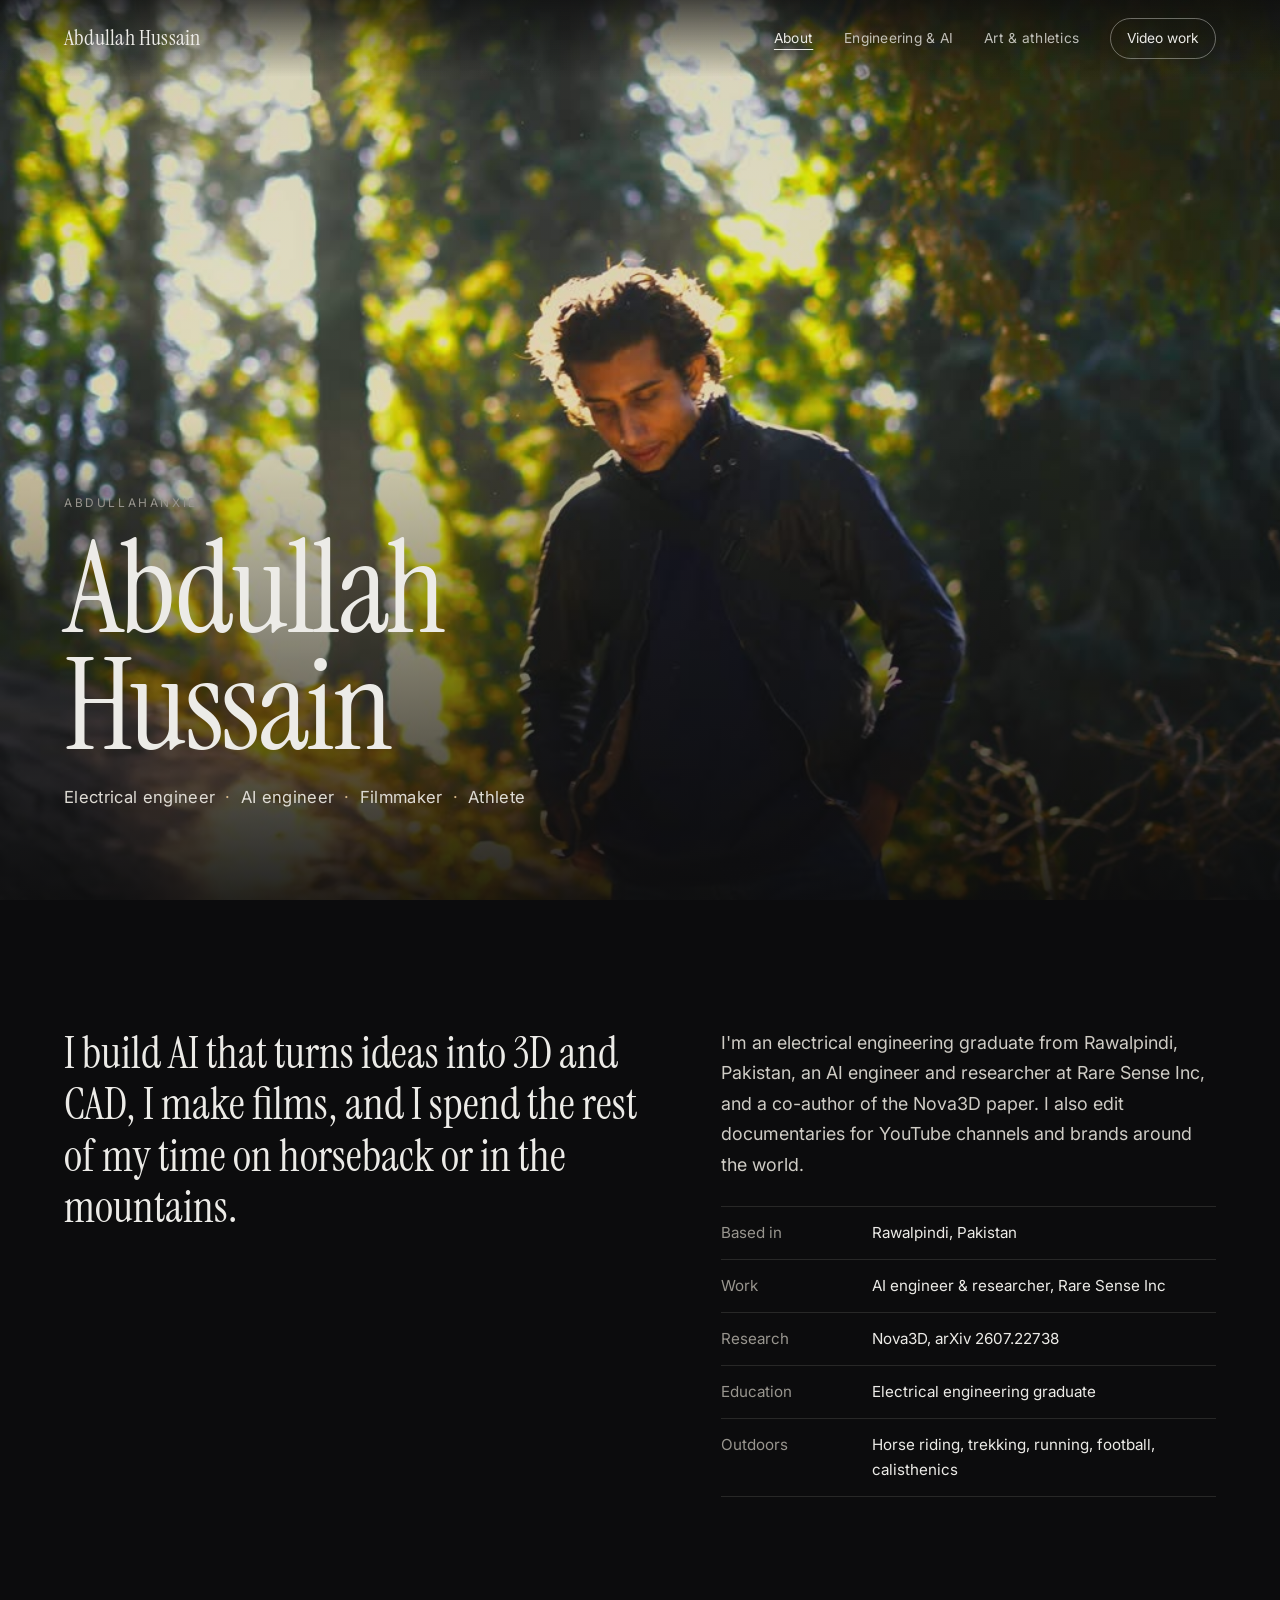
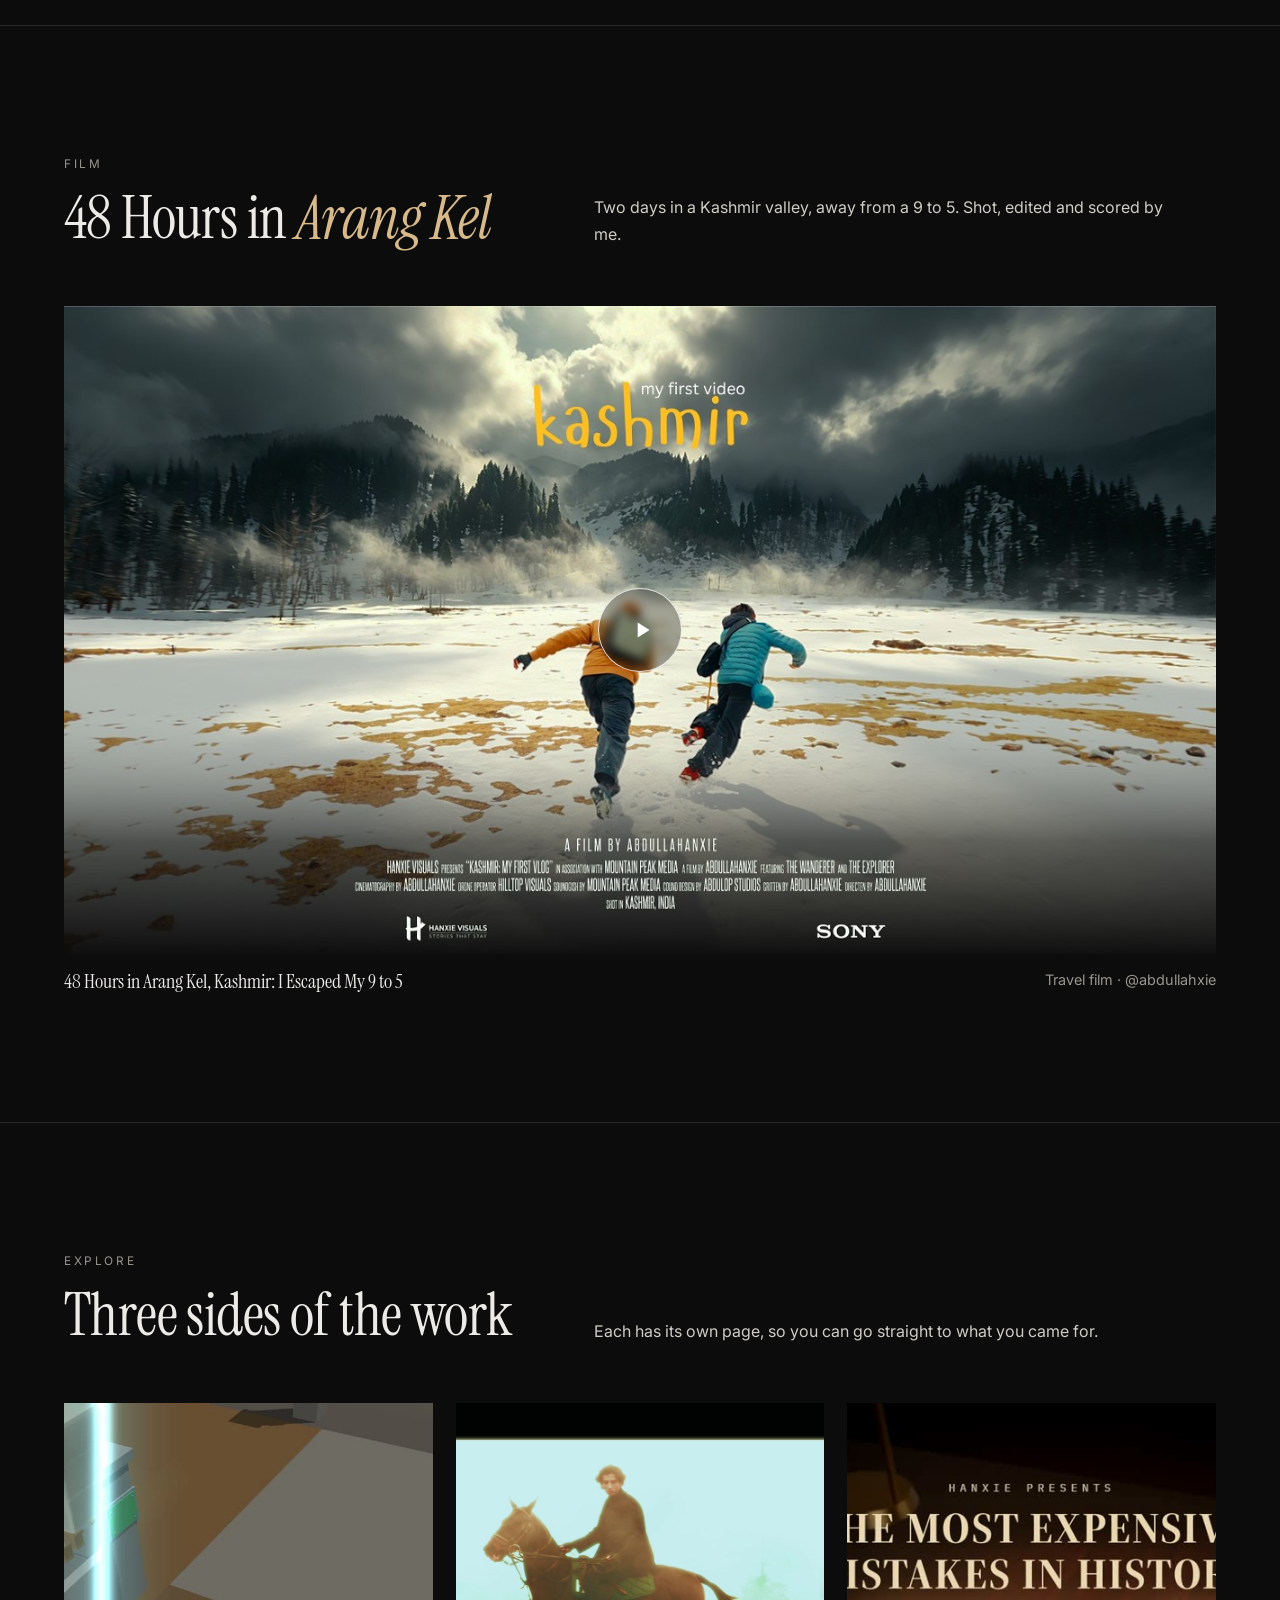
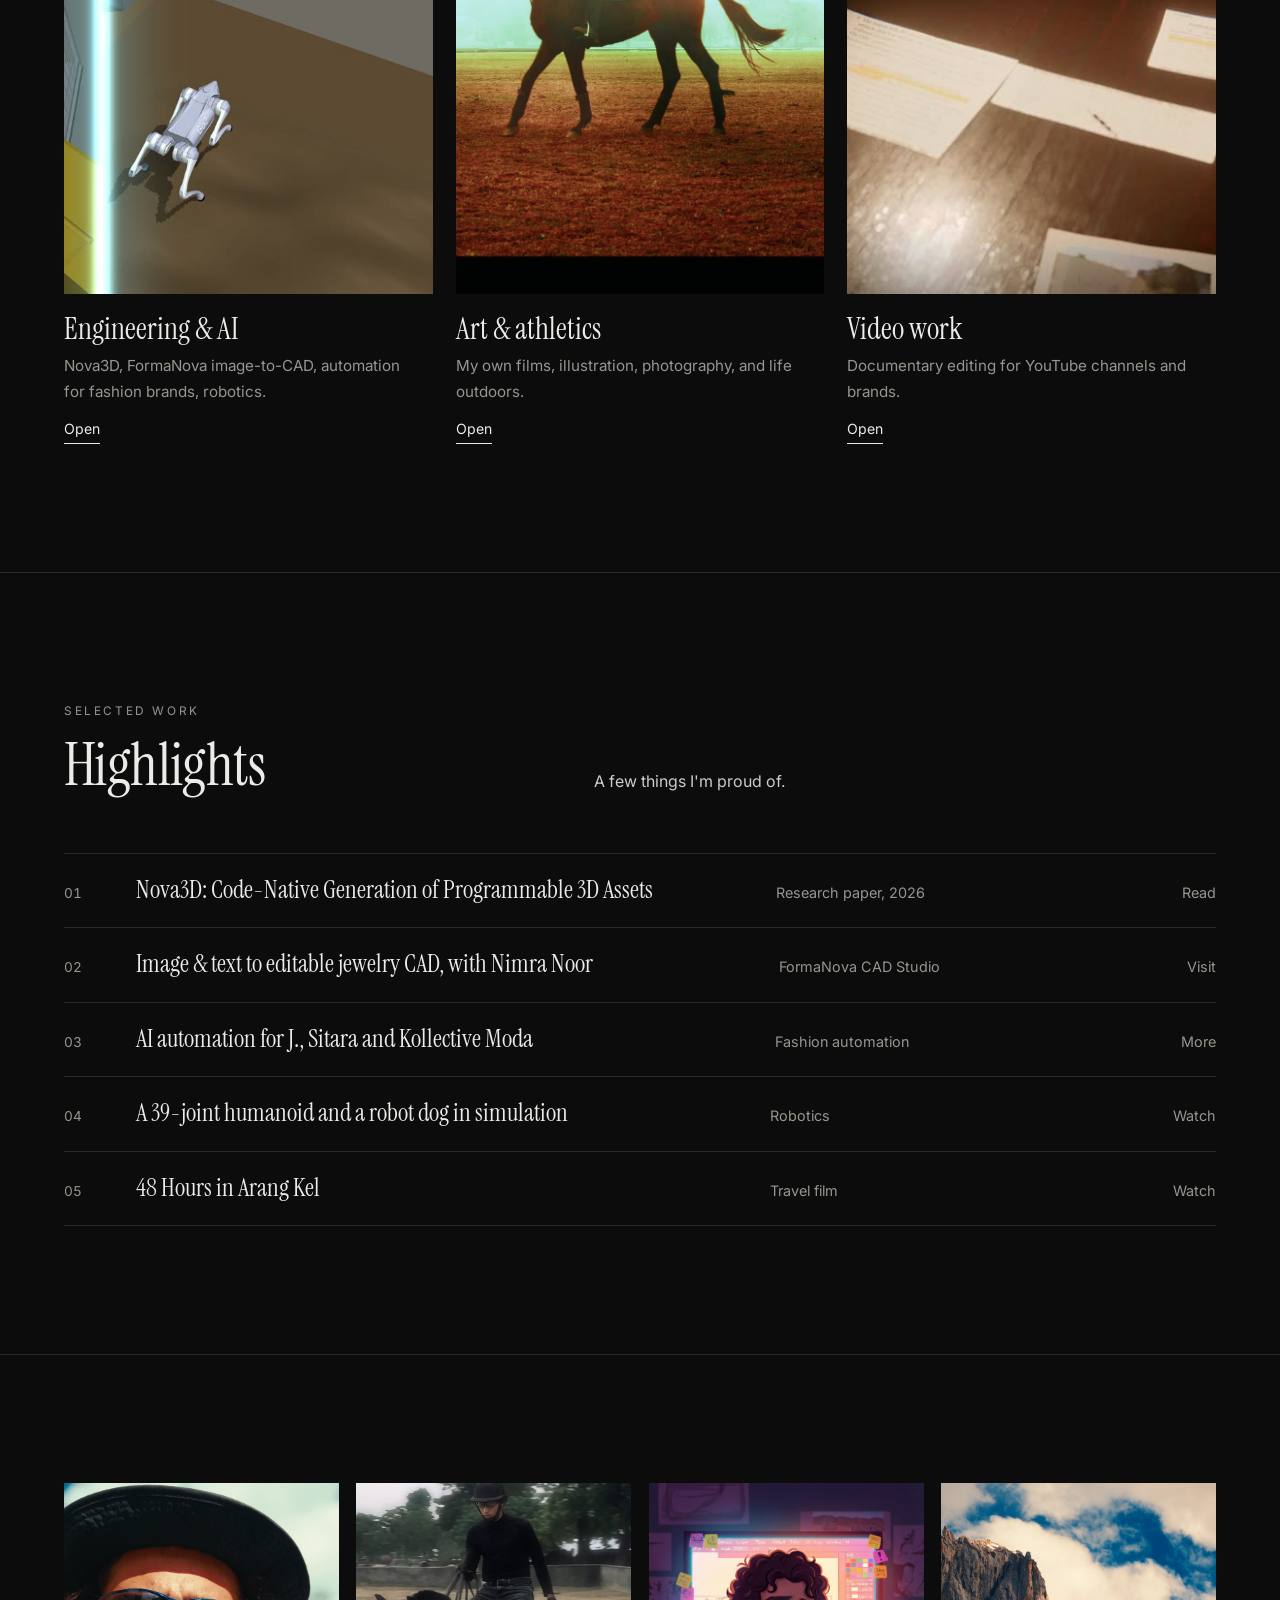
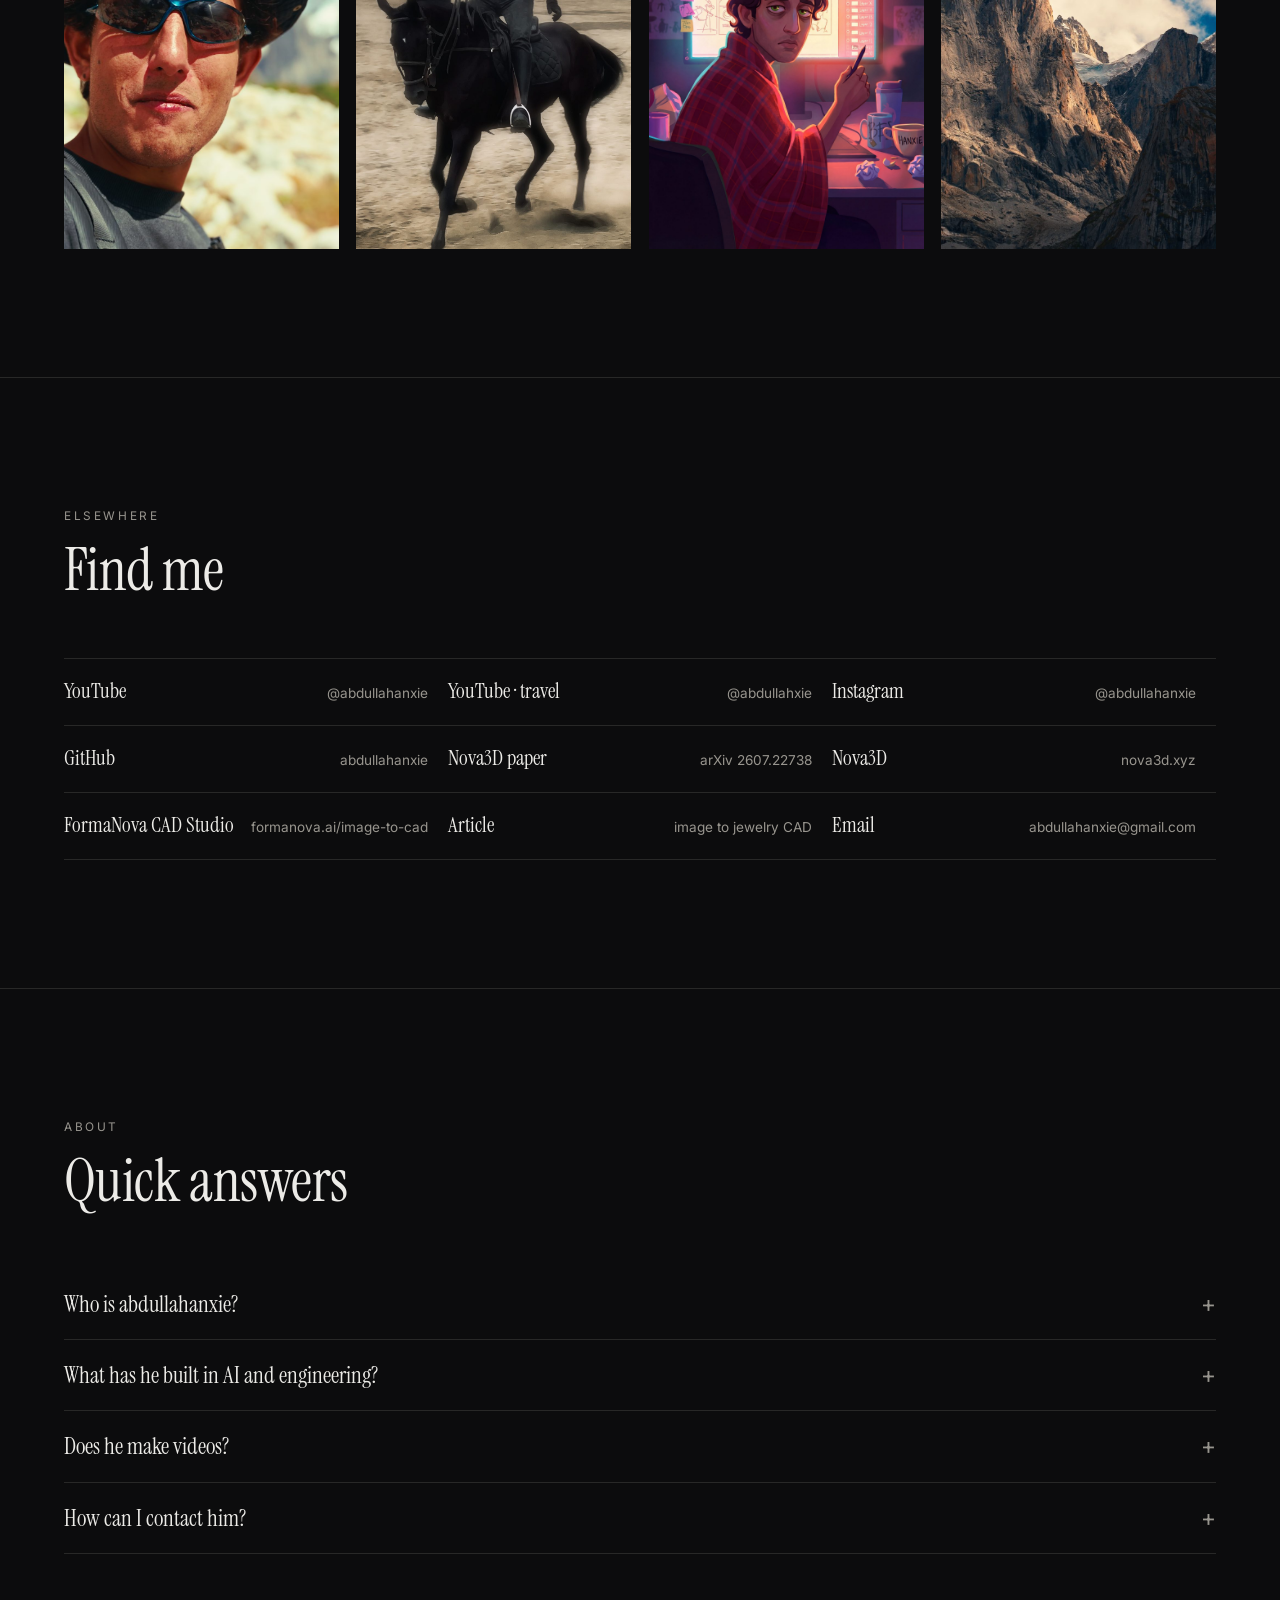
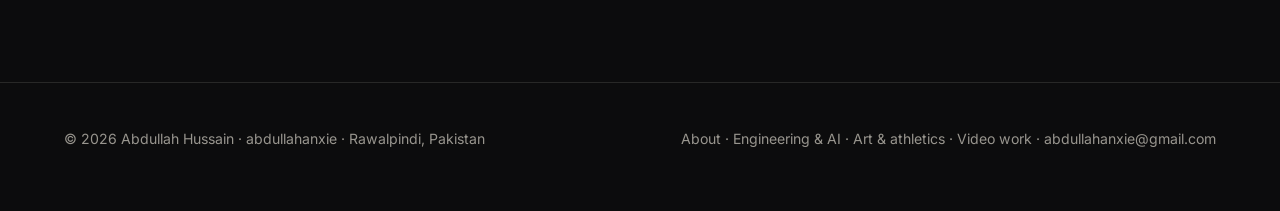
==== index.html @ 187cce1c "Hub v3: clean, calm cinematic design (no gimmicks); user's own photos and clips; Arang Kel film; Art" ====
<!doctype html>
<html lang="en">
<head>
<meta charset="utf-8">
<meta name="viewport" content="width=device-width, initial-scale=1, viewport-fit=cover">
<title>Abdullah Hussain (abdullahanxie) | AI Engineer, Filmmaker, Athlete</title>
<meta name="description" content="Abdullah Hussain, known as abdullahanxie, is an electrical engineering graduate from Rawalpindi, Pakistan: AI engineer and researcher at Rare Sense Inc, co-author of the Nova3D paper, filmmaker, documentary video editor, sound designer and athlete.">
<link rel="canonical" href="https://abdullahanxie.com/">
<meta name="author" content="Abdullah Hussain">
<meta property="og:type" content="profile">
<meta property="og:title" content="Abdullah Hussain (abdullahanxie): AI engineer, filmmaker, athlete">
<meta property="og:description" content="AI engineer and researcher at Rare Sense Inc (Nova3D, FormaNova), documentary filmmaker and editor, sound designer and athlete.">
<meta property="og:url" content="https://abdullahanxie.com/">
<meta property="og:site_name" content="abdullahanxie">
<meta property="og:image" content="https://abdullahanxie.com/media/og.jpg">
<meta name="twitter:card" content="summary_large_image">
<script type="application/ld+json">{"@context":"https://schema.org","@graph":[
{"@type":"Person","@id":"https://abdullahanxie.com/#person","name":"Abdullah Hussain","alternateName":["abdullahanxie","Abdullah Anxie"],"url":"https://abdullahanxie.com/","image":"https://abdullahanxie.com/media/og.jpg",
"jobTitle":["AI Engineer","Researcher","Filmmaker","Documentary Video Editor","Sound Designer"],
"description":"Electrical engineering graduate, AI engineer and researcher at Rare Sense Inc, co-author of the Nova3D paper, filmmaker, documentary video editor, 3D artist, sound designer and athlete.",
"worksFor":{"@type":"Organization","name":"Rare Sense Inc","url":"https://nova3d.xyz/"},
"homeLocation":{"@type":"Place","name":"Rawalpindi, Punjab, Pakistan"},
"knowsAbout":["Artificial intelligence","Machine learning","Text-to-3D","Image-to-3D","Text-to-CAD","Image-to-CAD","Generative 3D","Robotics","Humanoid robots","Digital twins","MuJoCo simulation","Blender","Workflow automation","Electrical engineering","Documentary filmmaking","Video editing","Motion graphics","Sound design","Calisthenics","Trekking"],
"sameAs":["https://www.youtube.com/@abdullahanxie","https://www.youtube.com/@abdullahxie","https://www.instagram.com/abdullahanxie/","https://github.com/abdullahanxie","https://arxiv.org/abs/2607.22738"]},
{"@type":"ProfilePage","@id":"https://abdullahanxie.com/#page","url":"https://abdullahanxie.com/","name":"Abdullah Hussain (abdullahanxie)","mainEntity":{"@id":"https://abdullahanxie.com/#person"}},
{"@type":"WebSite","@id":"https://abdullahanxie.com/#site","name":"abdullahanxie","url":"https://abdullahanxie.com/","publisher":{"@id":"https://abdullahanxie.com/#person"}},
{"@type":"VideoObject","name":"48 Hours in Arang Kel, Kashmir: I Escaped My 9 to 5","description":"A travel film shot, edited and scored by Abdullah Hussain (abdullahanxie) in Arang Kel, Kashmir.","url":"https://youtu.be/ZOYpjid4i4M","embedUrl":"https://www.youtube-nocookie.com/embed/ZOYpjid4i4M","thumbnailUrl":"https://abdullahanxie.com/media/pin_yt_arangkel.jpg","uploadDate":"2026-05-02","creator":{"@id":"https://abdullahanxie.com/#person"}},
{"@type":"FAQPage","mainEntity":[
{"@type":"Question","name":"Who is abdullahanxie?","acceptedAnswer":{"@type":"Answer","text":"abdullahanxie is Abdullah Hussain, an electrical engineering graduate from Rawalpindi, Pakistan. He is an AI engineer and researcher at Rare Sense Inc, co-author of the Nova3D paper on code-native 3D generation, and a filmmaker, documentary video editor, sound designer and athlete."}},
{"@type":"Question","name":"What has Abdullah Hussain built?","acceptedAnswer":{"@type":"Answer","text":"At Rare Sense Inc he works on Nova3D (text-to-3D and image-to-3D generation of editable, part-aware 3D assets) and FormaNova (AI jewelry photoshoots and image/text-to-CAD). With Nimra Noor he built a pipeline that turns a photo or text description into editable native Rhino CAD. He has also built garment automation pipelines for the fashion brands J., Sitara and Kollective Moda, and designs and simulates robots."}},
{"@type":"Question","name":"Does abdullahanxie make videos?","acceptedAnswer":{"@type":"Answer","text":"Yes. He makes faceless YouTube documentaries and edits for channels and brands: business stories, true crime, history and science, with motion graphics, Blender 3D scenes and original sound design. His video portfolio is at abdullahanxie.com/video."}}
]}]}</script>
<link rel="preconnect" href="https://fonts.googleapis.com">
<link rel="preconnect" href="https://fonts.gstatic.com" crossorigin>
<link rel="stylesheet" href="https://fonts.googleapis.com/css2?family=Instrument+Serif:ital@0;1&family=Inter:wght@400;500;600&display=swap">
<link rel="stylesheet" href="assets/site.css">
<link rel="icon" href="data:image/svg+xml,%3Csvg xmlns='http://www.w3.org/2000/svg' viewBox='0 0 32 32'%3E%3Crect width='32' height='32' rx='6' fill='%230c0f12'/%3E%3Ccircle cx='16' cy='16' r='6' fill='%23f5b544'/%3E%3C/svg%3E">
<script src="assets/app.js"></script>
</head>
<body>
<nav class="nav" aria-label="Site">
  <a class="brand" href="./">Abdullah Hussain</a>
  <a class="l" href="./" aria-current="page">About</a>
  <a class="l" href="engineering/">Engineering &amp; AI</a>
  <a class="l" href="art/">Art &amp; athletics</a>
  <a class="cta" href="video/">Video work</a>
</nav>

<main>
  <header class="hero">
    <video src="media/nf_hero_forest.mp4" poster="media/nf_hero_forest.jpg" muted loop playsinline autoplay preload="auto" aria-hidden="true"></video>
    <div class="wrap">
      <span class="label">abdullahanxie</span>
      <h1 class="display" style="margin-top:14px">Abdullah<br>Hussain</h1>
      <p class="roles"><span>Electrical engineer</span><span>AI engineer</span><span>Filmmaker</span><span>Athlete</span></p>
    </div>
  </header>

  <section>
    <div class="wrap intro">
      <p class="statement">I build AI that turns ideas into 3D and CAD, I make films, and I spend the rest of my time on horseback or in the mountains.</p>
      <div>
        <p class="lede">I'm an electrical engineering graduate from Rawalpindi, Pakistan, an AI engineer and researcher at Rare Sense Inc, and a co-author of the Nova3D paper. I also edit documentaries for YouTube channels and brands around the world.</p>
        <ul class="facts">
          <li><span>Based in</span><span>Rawalpindi, Pakistan</span></li>
          <li><span>Work</span><span>AI engineer &amp; researcher, Rare Sense Inc</span></li>
          <li><span>Research</span><span>Nova3D, arXiv 2607.22738</span></li>
          <li><span>Education</span><span>Electrical engineering graduate</span></li>
          <li><span>Outdoors</span><span>Horse riding, trekking, running, football, calisthenics</span></li>
        </ul>
      </div>
    </div>
  </section>

  <section>
    <div class="wrap">
      <div class="sec-head"><div><span class="label">Film</span><h2>48 Hours in <em>Arang Kel</em></h2></div><p>Two days in a Kashmir valley, away from a 9 to 5. Shot, edited and scored by me.</p></div>
      <a class="yt" href="https://youtu.be/ZOYpjid4i4M" data-yt="ZOYpjid4i4M" rel="noopener" aria-label="Play 48 Hours in Arang Kel, Kashmir: I Escaped My 9 to 5"><img src="media/pin_yt_arangkel.jpg" alt="48 Hours in Arang Kel, Kashmir: I Escaped My 9 to 5" loading="lazy"><span class="playbtn" aria-hidden="true"><svg viewBox="0 0 24 24"><path d="M8 5v14l11-7z" fill="currentColor"/></svg></span></a>
      <div class="cap"><b>48 Hours in Arang Kel, Kashmir: I Escaped My 9 to 5</b><span>Travel film · <a href="https://www.youtube.com/@abdullahxie" rel="me noopener">@abdullahxie</a></span></div>
    </div>
  </section>

  <section>
    <div class="wrap">
      <div class="sec-head"><div><span class="label">Explore</span><h2>Three sides of the work</h2></div><p>Each has its own page, so you can go straight to what you came for.</p></div>
      <div class="paths">
        <a class="path" href="engineering/"><div class="frame"><img src="media/eng_go2.jpg" alt="Robot dog simulated in a Nova3D world" loading="lazy"></div><h3>Engineering &amp; AI</h3><p>Nova3D, FormaNova image-to-CAD, automation for fashion brands, robotics.</p><span class="more">Open</span></a>
        <a class="path" href="art/"><div class="frame"><img src="media/nf_horse_sil1.jpg" alt="Riding a horse across a misty field" loading="lazy"></div><h3>Art &amp; athletics</h3><p>My own films, illustration, photography, and life outdoors.</p><span class="more">Open</span></a>
        <a class="path" href="video/"><div class="frame"><img src="media/mistakes_poster.jpg" alt="Documentary title card" loading="lazy"></div><h3>Video work</h3><p>Documentary editing for YouTube channels and brands.</p><span class="more">Open</span></a>
      </div>
    </div>
  </section>

  <section>
    <div class="wrap">
      <div class="sec-head"><div><span class="label">Selected work</span><h2>Highlights</h2></div><p>A few things I'm proud of.</p></div>
      <div class="rows">
        <a class="row" href="https://arxiv.org/abs/2607.22738" rel="noopener"><span class="n">01</span><h3>Nova3D: Code-Native Generation of Programmable 3D Assets</h3><span class="k">Research paper, 2026</span><span class="go">Read</span></a>
        <a class="row" href="https://formanova.ai/image-to-cad" rel="noopener"><span class="n">02</span><h3>Image &amp; text to editable jewelry CAD, with Nimra Noor</h3><span class="k">FormaNova CAD Studio</span><span class="go">Visit</span></a>
        <a class="row" href="engineering/#automation"><span class="n">03</span><h3>AI automation for J., Sitara and Kollective Moda</h3><span class="k">Fashion automation</span><span class="go">More</span></a>
        <a class="row" href="engineering/#robotics"><span class="n">04</span><h3>A 39-joint humanoid and a robot dog in simulation</h3><span class="k">Robotics</span><span class="go">Watch</span></a>
        <a class="row" href="https://youtu.be/ZOYpjid4i4M" rel="noopener"><span class="n">05</span><h3>48 Hours in Arang Kel</h3><span class="k">Travel film</span><span class="go">Watch</span></a>
      </div>
    </div>
  </section>

  <section>
    <div class="wrap">
      <div class="grid g4">
        <figure><div class="frame tall"><img src="media/nf_hat1.jpg" alt="Abdullah Hussain under the peaks" loading="lazy" style="object-position:40% 50%"></div></figure>
        <figure><div class="frame tall"><img src="media/nf_horse_black.jpg" alt="Riding a black horse" loading="lazy"></div></figure>
        <figure><div class="frame tall"><img src="media/nf_illustration.jpg" alt="Illustrated self-portrait" loading="lazy"></div></figure>
        <figure><div class="frame tall"><img src="media/nf_spire.jpg" alt="A granite spire in Gilgit-Baltistan" loading="lazy" style="object-position:50% 50%"></div></figure>
      </div>
    </div>
  </section>

  <section>
    <div class="wrap">
      <div class="sec-head"><div><span class="label">Elsewhere</span><h2>Find me</h2></div></div>
      <div class="links">
        <a href="https://www.youtube.com/@abdullahanxie" rel="me noopener"><b>YouTube</b><span>@abdullahanxie</span></a>
        <a href="https://www.youtube.com/@abdullahxie" rel="me noopener"><b>YouTube · travel</b><span>@abdullahxie</span></a>
        <a href="https://www.instagram.com/abdullahanxie/" rel="me noopener"><b>Instagram</b><span>@abdullahanxie</span></a>
        <a href="https://github.com/abdullahanxie" rel="me noopener"><b>GitHub</b><span>abdullahanxie</span></a>
        <a href="https://arxiv.org/abs/2607.22738" rel="noopener"><b>Nova3D paper</b><span>arXiv 2607.22738</span></a>
        <a href="https://nova3d.xyz/" rel="noopener"><b>Nova3D</b><span>nova3d.xyz</span></a>
        <a href="https://formanova.ai/image-to-cad" rel="noopener"><b>FormaNova CAD Studio</b><span>formanova.ai/image-to-cad</span></a>
        <a href="https://abdullahanxie.github.io/procedural-rhino-jewelry/" rel="noopener"><b>Article</b><span>image to jewelry CAD</span></a>
        <a href="mailto:abdullahanxie@gmail.com"><b>Email</b><span>abdullahanxie@gmail.com</span></a>
      </div>
    </div>
  </section>

  <section class="faq">
    <div class="wrap">
      <div class="sec-head"><div><span class="label">About</span><h2>Quick answers</h2></div></div>
      <details><summary>Who is abdullahanxie?</summary><p>abdullahanxie is Abdullah Hussain, an electrical engineering graduate from Rawalpindi, Pakistan. He is an AI engineer and researcher at Rare Sense Inc, co-author of the Nova3D paper on code-native 3D generation, and a filmmaker, documentary video editor, sound designer and athlete.</p></details>
      <details><summary>What has he built in AI and engineering?</summary><p>At Rare Sense Inc he works on Nova3D (text-to-3D and image-to-3D generation of editable, part-aware 3D assets) and FormaNova (AI jewelry photoshoots and image/text-to-CAD). With Nimra Noor he built a pipeline that turns a photo or text description into editable native Rhino CAD. He has built garment automation pipelines for J., Sitara and Kollective Moda, and he designs and simulates robots, including a 39-joint humanoid.</p></details>
      <details><summary>Does he make videos?</summary><p>Yes. He makes his own films, like 48 Hours in Arang Kel, and edits documentaries for YouTube channels and brands. The client video portfolio is at <a href="video/" style="text-decoration:underline">abdullahanxie.com/video</a>.</p></details>
      <details><summary>How can I contact him?</summary><p>Email <a href="mailto:abdullahanxie@gmail.com" style="text-decoration:underline">abdullahanxie@gmail.com</a>, or message @abdullahanxie on Instagram.</p></details>
    </div>
  </section>
</main>

<footer>
  <div class="wrap">
    <span>© 2026 Abdullah Hussain · abdullahanxie · Rawalpindi, Pakistan</span>
    <span><a href="./">About</a> · <a href="engineering/">Engineering &amp; AI</a> · <a href="art/">Art &amp; athletics</a> · <a href="video/">Video work</a> · <a href="mailto:abdullahanxie@gmail.com">abdullahanxie@gmail.com</a></span>
  </div>
</footer>
<script>
document.querySelectorAll("a.yt[data-yt]").forEach(a => a.addEventListener("click", e => {
  e.preventDefault();
  const f = document.createElement("iframe");
  f.className = "ytf"; f.src = "https://www.youtube-nocookie.com/embed/" + a.dataset.yt + "?autoplay=1&rel=0";
  f.title = a.getAttribute("aria-label"); f.allow = "autoplay; encrypted-media; picture-in-picture; fullscreen"; f.allowFullscreen = true;
  a.replaceWith(f);
}));
</script>
</body>
</html>
---- assets/site.css ----
/* abdullahanxie: clean cinematic design for /, /engineering/, /art/.
   Dark, calm, editorial. Big media, serif headlines, thin rules. No gimmicks. */
:root {
  --bg: #0c0c0d; --bg-2: #141416; --fg: #ecebe7; --muted: #98958e; --line: rgba(236,235,231,.12);
  --accent: #d8b98a;
  --serif: "Instrument Serif", "Times New Roman", Georgia, serif;
  --sans: "Inter", "Segoe UI", system-ui, sans-serif;
  --gutter: clamp(20px, 5vw, 72px); --max: 1320px;
  color-scheme: dark;
}
* { box-sizing: border-box; }
html { scroll-behavior: smooth; }
body { margin: 0; background: var(--bg); color: var(--fg); font: 400 1rem/1.7 var(--sans); -webkit-font-smoothing: antialiased; overflow-x: hidden; }
a { color: inherit; text-decoration: none; }
img, video { display: block; max-width: 100%; }
.wrap { width: min(var(--max), 100% - 2 * var(--gutter)); margin-inline: auto; }

/* nav */
.nav { position: fixed; inset: 0 0 auto; z-index: 50; display: flex; align-items: center; gap: clamp(14px, 2.4vw, 34px);
  padding: 18px var(--gutter); background: linear-gradient(rgba(12,12,13,.72), rgba(12,12,13,0)); }
.nav .brand { margin-right: auto; font: 400 1.35rem/1 var(--serif); letter-spacing: .01em; white-space: nowrap; }
.nav a.l { font-size: .86rem; color: rgba(236,235,231,.78); letter-spacing: .02em; white-space: nowrap; transition: color .2s; }
.nav a.l:hover, .nav a.l[aria-current="page"] { color: var(--fg); }
.nav a.l[aria-current="page"] { text-decoration: underline; text-underline-offset: 6px; text-decoration-thickness: 1px; }
.nav a.cta { font-size: .86rem; border: 1px solid rgba(236,235,231,.4); padding: 8px 16px; border-radius: 999px; white-space: nowrap; transition: background .2s, color .2s; }
.nav a.cta:hover { background: var(--fg); color: var(--bg); }
@media (max-width: 720px) { .nav { flex-wrap: wrap; gap: 10px 16px; padding: 14px var(--gutter); } .nav .brand { width: 100%; } .nav a.cta { padding: 6px 12px; } }

/* type */
h1, h2, h3 { margin: 0; font-weight: 400; }
.display { font: 400 clamp(3.4rem, 10vw, 9rem)/.92 var(--serif); letter-spacing: -.02em; }
h2 { font: 400 clamp(2.2rem, 4.6vw, 3.8rem)/1.02 var(--serif); letter-spacing: -.01em; }
h3 { font: 400 1.55rem/1.15 var(--serif); }
em { font-style: italic; color: var(--accent); }
.label { font-size: .74rem; letter-spacing: .22em; text-transform: uppercase; color: var(--muted); }
.lede { font-size: clamp(1.05rem, 1.4vw, 1.22rem); color: #cfccc5; max-width: 60ch; }
p { margin: 0 0 1em; }
.muted { color: var(--muted); }

/* hero */
.hero { position: relative; min-height: 100svh; display: flex; align-items: flex-end; overflow: hidden; }
.hero video, .hero img.bg { position: absolute; inset: 0; width: 100%; height: 100%; object-fit: cover; }
.hero::after { content: ""; position: absolute; inset: 0; background: linear-gradient(180deg, rgba(12,12,13,.15) 0%, rgba(12,12,13,.1) 45%, rgba(12,12,13,.9) 100%); }
.hero .wrap { position: relative; z-index: 2; padding-bottom: clamp(40px, 8vh, 90px); }
.hero .roles { margin-top: 18px; font-size: clamp(.95rem, 1.3vw, 1.1rem); color: #dedbd4; letter-spacing: .02em; }
.hero .roles span + span::before { content: "·"; margin: 0 .6em; color: var(--accent); }
.page-head { padding: clamp(130px, 18vh, 190px) 0 clamp(36px, 5vw, 60px); }
.page-head .lede { margin-top: 22px; }

/* sections */
section { padding: clamp(70px, 10vw, 140px) 0; border-top: 1px solid var(--line); }
.hero + section, .page-head + .wide { border-top: 0; }
.sec-head { display: grid; grid-template-columns: 1fr 1.3fr; gap: clamp(20px, 4vw, 70px); align-items: end; margin-bottom: clamp(30px, 4.5vw, 60px); }
.sec-head .label { display: block; margin-bottom: 14px; }
.sec-head p { margin: 0; color: #cfccc5; max-width: 58ch; }
@media (max-width: 860px) { .sec-head { grid-template-columns: 1fr; } }

.intro { display: grid; grid-template-columns: 1.2fr 1fr; gap: clamp(28px, 5vw, 90px); }
.intro .statement { font: 400 clamp(1.9rem, 3.4vw, 2.9rem)/1.18 var(--serif); }
.facts { list-style: none; margin: 26px 0 0; padding: 0; border-top: 1px solid var(--line); }
.facts li { display: grid; grid-template-columns: 9em 1fr; gap: 14px; padding: 13px 0; border-bottom: 1px solid var(--line); font-size: .95rem; }
.facts li span:first-child { color: var(--muted); }
@media (max-width: 860px) { .intro { grid-template-columns: 1fr; } }

/* media */
.frame { position: relative; overflow: hidden; background: var(--bg-2); }
.frame img, .frame video { width: 100%; height: 100%; object-fit: cover; }
.cap { display: flex; flex-wrap: wrap; justify-content: space-between; gap: 6px 20px; margin-top: 14px; font-size: .9rem; }
.cap b { font: 400 1.25rem/1.3 var(--serif); }
.cap span { color: var(--muted); }
.wide .frame { aspect-ratio: 21 / 9; }
@media (max-width: 720px) { .wide .frame { aspect-ratio: 16 / 10; } }

/* youtube (click to load) */
.yt { display: block; position: relative; aspect-ratio: 16 / 9; background: #000; overflow: hidden; }
.yt img { width: 100%; height: 100%; object-fit: cover; transition: opacity .3s; }
.yt:hover img { opacity: .85; }
.yt .playbtn { position: absolute; left: 50%; top: 50%; translate: -50% -50%; width: 84px; height: 84px; border-radius: 50%; border: 1px solid rgba(255,255,255,.8);
  background: rgba(12,12,13,.35); backdrop-filter: blur(4px); display: grid; place-items: center; }
.yt .playbtn svg { width: 26px; margin-left: 4px; color: #fff; }
iframe.ytf { width: 100%; aspect-ratio: 16 / 9; border: 0; display: block; }

/* paths */
.paths { display: grid; grid-template-columns: repeat(3, 1fr); gap: clamp(14px, 1.8vw, 24px); }
.path .frame { aspect-ratio: 3 / 4; }
.path .frame img { transition: transform 1s cubic-bezier(.2,.7,.2,1); }
.path:hover .frame img { transform: scale(1.03); }
.path h3 { margin-top: 18px; font-size: 1.9rem; }
.path p { color: var(--muted); font-size: .95rem; margin: 6px 0 0; max-width: 36ch; }
.path .more { display: inline-block; margin-top: 12px; font-size: .88rem; border-bottom: 1px solid currentColor; padding-bottom: 2px; }
@media (max-width: 860px) { .paths { grid-template-columns: 1fr; } .path .frame { aspect-ratio: 4 / 3; } }

/* work list */
.rows { border-top: 1px solid var(--line); }
.row { display: grid; grid-template-columns: 3.4em 1.6fr 1fr auto; gap: 18px; align-items: baseline; padding: 22px 0; border-bottom: 1px solid var(--line); transition: padding .3s, color .2s; }
a.row:hover { padding-left: 10px; }
a.row:hover h3 { color: var(--accent); }
.row .n { color: var(--muted); font-size: .85rem; font-variant-numeric: tabular-nums; }
.row .k { color: var(--muted); font-size: .9rem; }
.row .go { font-size: .9rem; color: var(--muted); }
@media (max-width: 760px) { .row { grid-template-columns: 2.4em 1fr; } .row .k, .row .go { grid-column: 2; } }

/* galleries */
.grid { display: grid; gap: clamp(10px, 1.4vw, 18px); }
.g2 { grid-template-columns: repeat(2, 1fr); } .g3 { grid-template-columns: repeat(3, 1fr); } .g4 { grid-template-columns: repeat(4, 1fr); }
@media (max-width: 900px) { .g3, .g4 { grid-template-columns: repeat(2, 1fr); } }
@media (max-width: 560px) { .g2, .g3, .g4 { grid-template-columns: 1fr; } }
.tall { aspect-ratio: 3 / 4; } .sq { aspect-ratio: 1; } .land { aspect-ratio: 16 / 10; } .cine { aspect-ratio: 16 / 9; }
.span2 { grid-column: span 2; }
@media (max-width: 560px) { .span2 { grid-column: auto; } }
figure { margin: 0; }
figcaption { margin-top: 10px; font-size: .85rem; color: var(--muted); }

/* stats */
.stats { display: grid; grid-template-columns: repeat(4, 1fr); border-top: 1px solid var(--line); border-bottom: 1px solid var(--line); }
.stat { padding: 26px 22px 26px 0; }
.stat + .stat { border-left: 1px solid var(--line); padding-left: 22px; }
.stat b { display: block; font: 400 clamp(2.4rem, 4vw, 3.4rem)/1 var(--serif); color: var(--accent); }
.stat span { display: block; margin-top: 10px; color: var(--muted); font-size: .9rem; }
@media (max-width: 760px) { .stats { grid-template-columns: 1fr 1fr; } .stat:nth-child(3) { border-left: 0; padding-left: 0; } .stat:nth-child(n+3) { border-top: 1px solid var(--line); } }

.split { display: grid; grid-template-columns: 1fr 1fr; gap: clamp(26px, 5vw, 80px); align-items: center; }
@media (max-width: 860px) { .split { grid-template-columns: 1fr; } }
.cards { display: grid; grid-template-columns: repeat(3, 1fr); border-top: 1px solid var(--line); }
.cards > div { padding: 28px 26px 30px 0; border-bottom: 1px solid var(--line); }
.cards > div:not(:nth-child(3n+1)) { padding-left: 26px; border-left: 1px solid var(--line); }
.cards p { color: var(--muted); font-size: .95rem; margin: 10px 0 0; }
.cards .label { display: block; margin-bottom: 12px; }
@media (max-width: 860px) { .cards { grid-template-columns: 1fr; } .cards > div:not(:nth-child(3n+1)) { padding-left: 0; border-left: 0; } }

/* links */
.links { display: grid; grid-template-columns: repeat(3, 1fr); border-top: 1px solid var(--line); }
.links a { padding: 20px 0; border-bottom: 1px solid var(--line); display: flex; justify-content: space-between; gap: 12px; align-items: baseline; padding-right: 20px; }
.links a b { font: 400 1.3rem/1.2 var(--serif); }
.links a span { color: var(--muted); font-size: .85rem; word-break: break-all; text-align: right; }
.links a:hover b { color: var(--accent); }
@media (max-width: 900px) { .links { grid-template-columns: 1fr; } .links a { padding-right: 0; } }

/* faq */
.faq details { border-bottom: 1px solid var(--line); padding: 20px 0; }
.faq details:first-child { border-top: 1px solid var(--line); }
.faq summary { cursor: pointer; list-style: none; font: 400 1.45rem/1.3 var(--serif); display: flex; justify-content: space-between; gap: 20px; }
.faq summary::-webkit-details-marker { display: none; }
.faq summary::after { content: "+"; color: var(--muted); font-family: var(--sans); }
.faq details[open] summary::after { content: "–"; }
.faq details p { margin: 12px 0 0; color: #cfccc5; max-width: 75ch; }

footer { border-top: 1px solid var(--line); padding: 44px 0 60px; font-size: .88rem; color: var(--muted); }
footer .wrap { display: flex; flex-wrap: wrap; justify-content: space-between; gap: 12px 30px; }
footer a:hover { color: var(--fg); }
.span2 .frame.land { aspect-ratio: 33 / 10; }
@media (max-width: 900px) { .span2 .frame.land { aspect-ratio: 16 / 10; } }
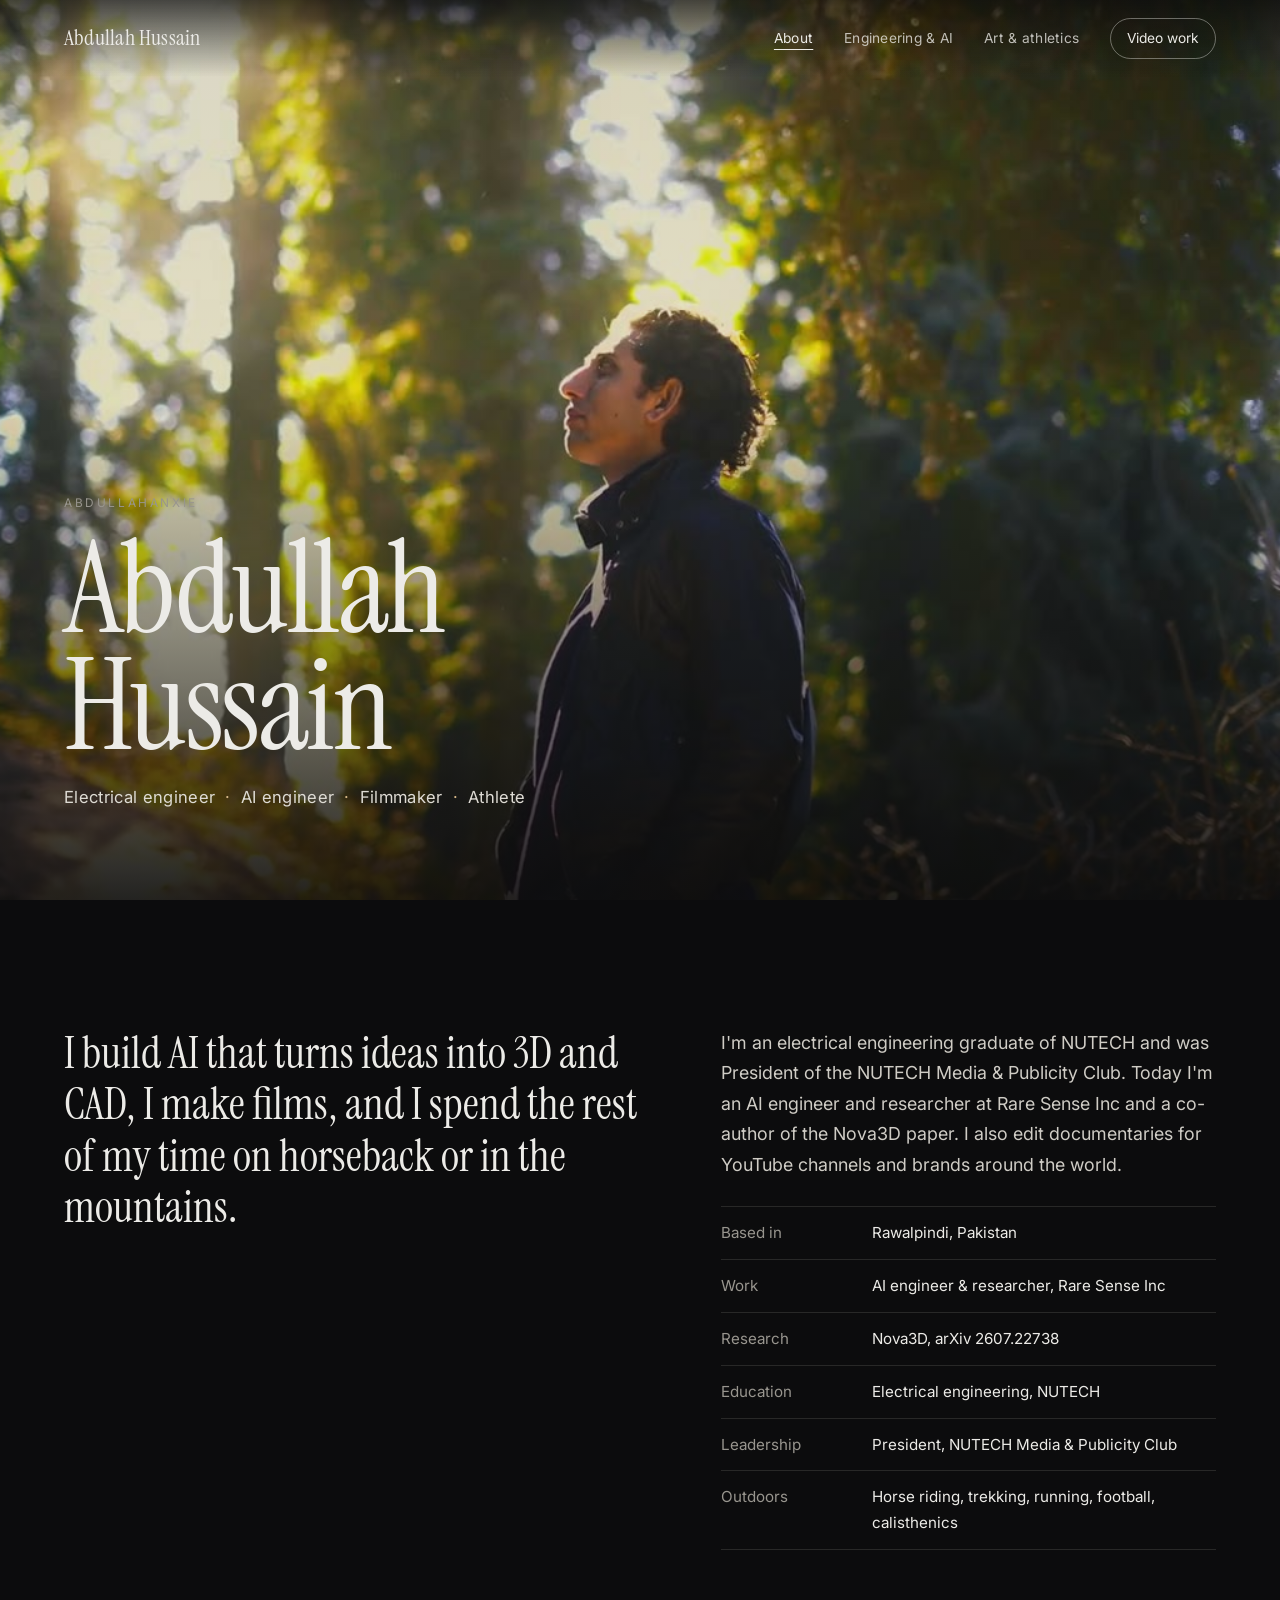
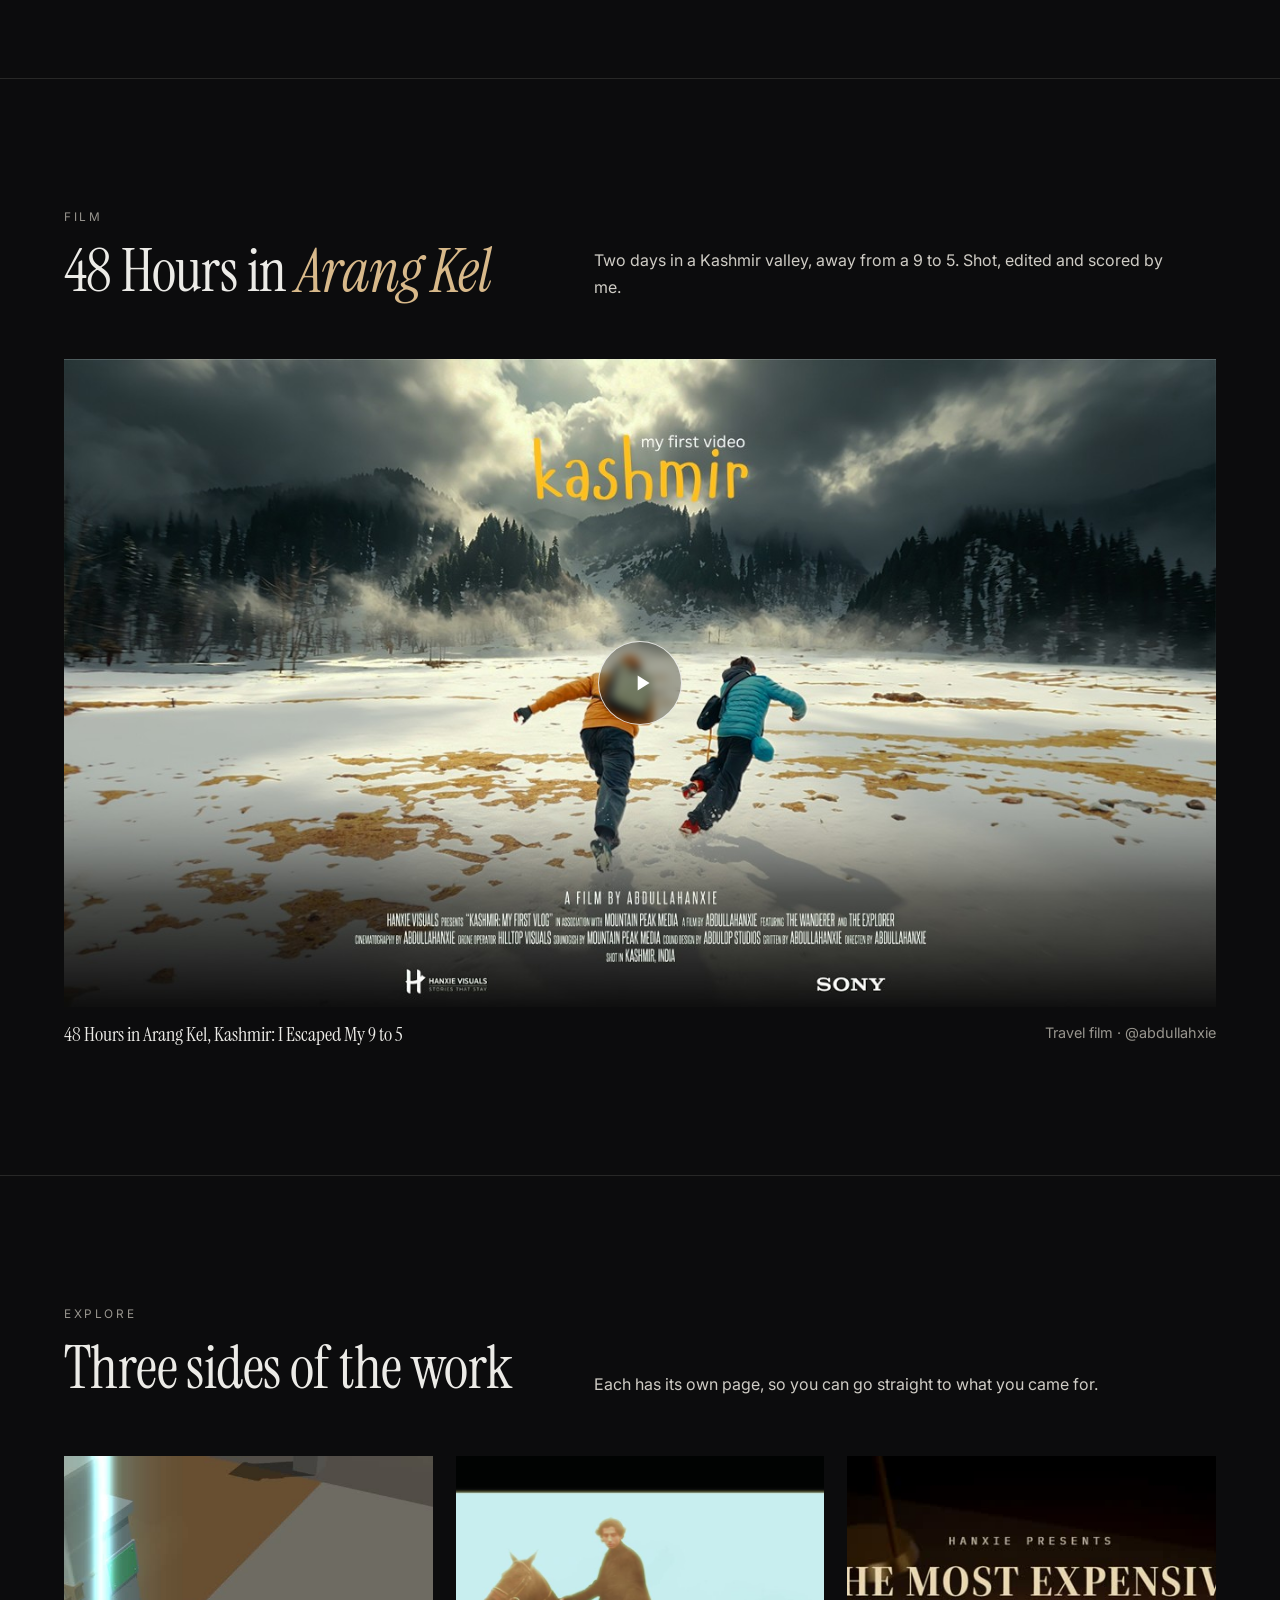
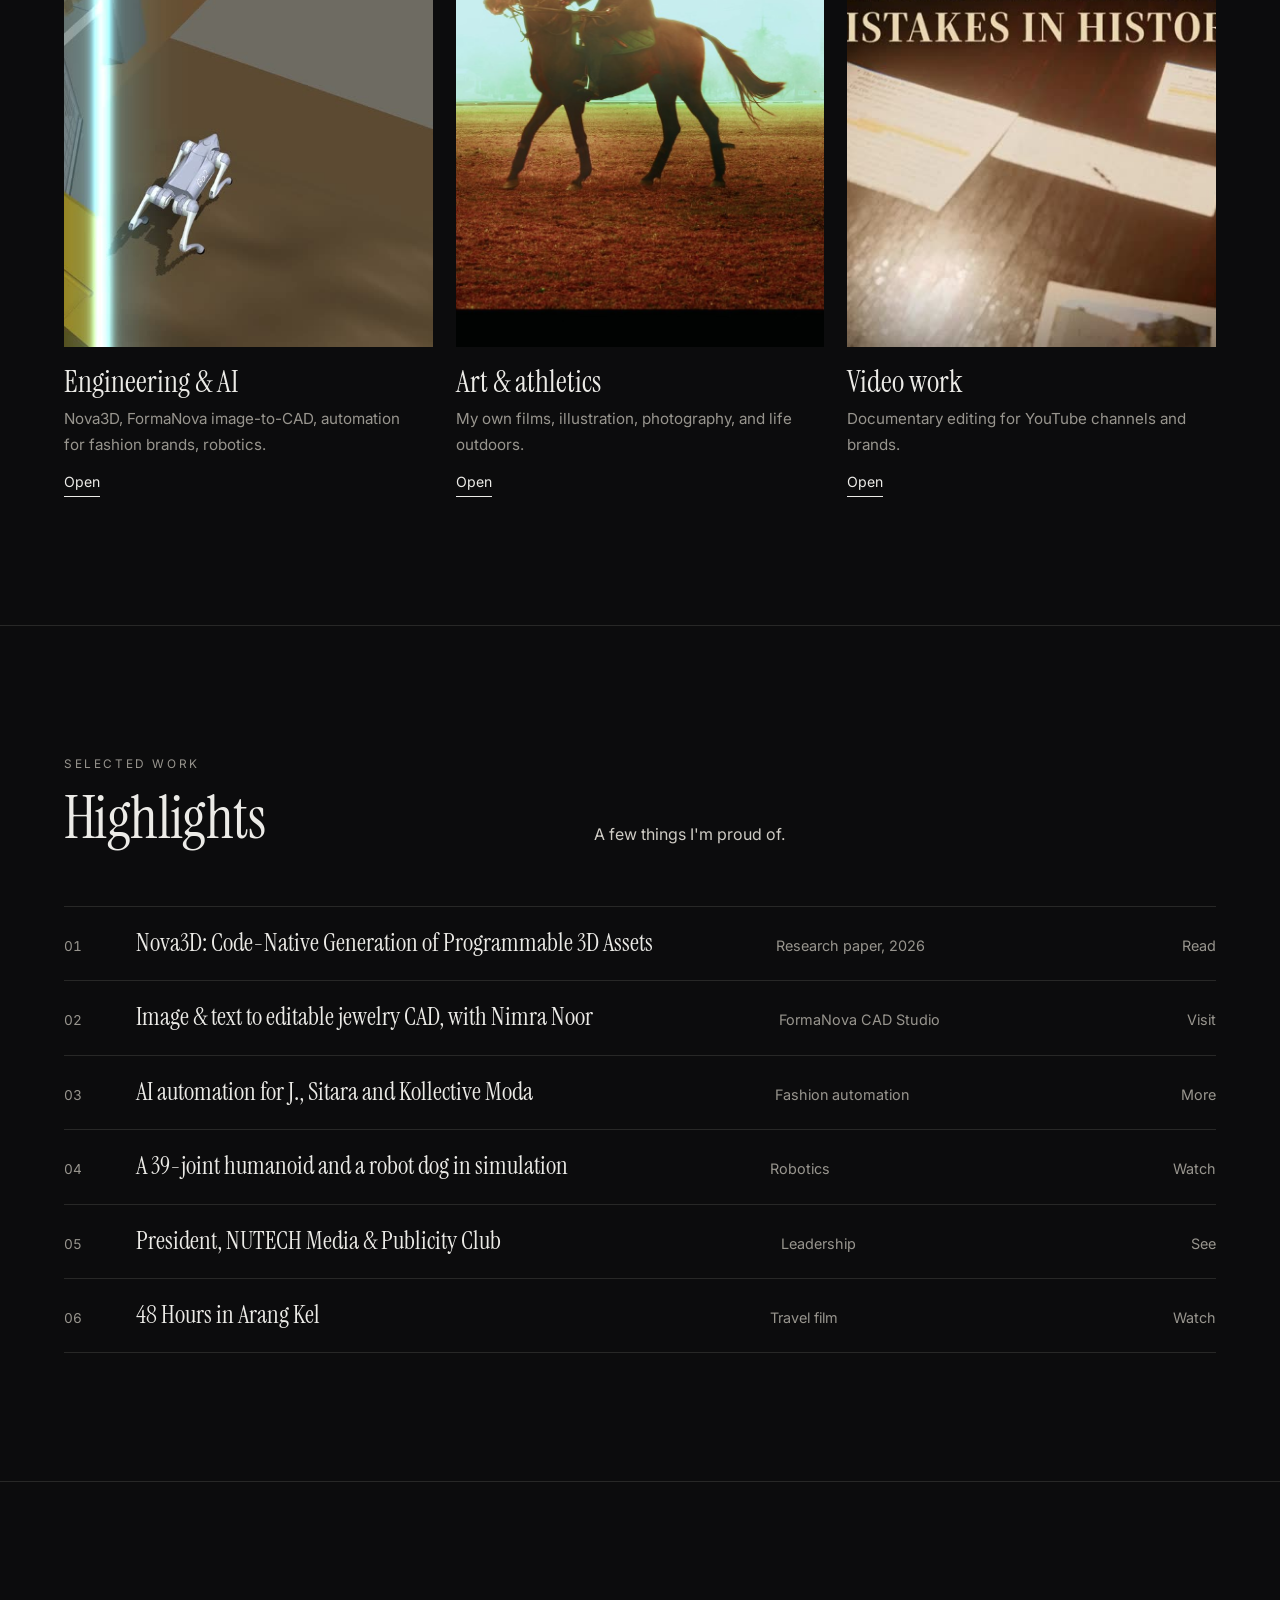
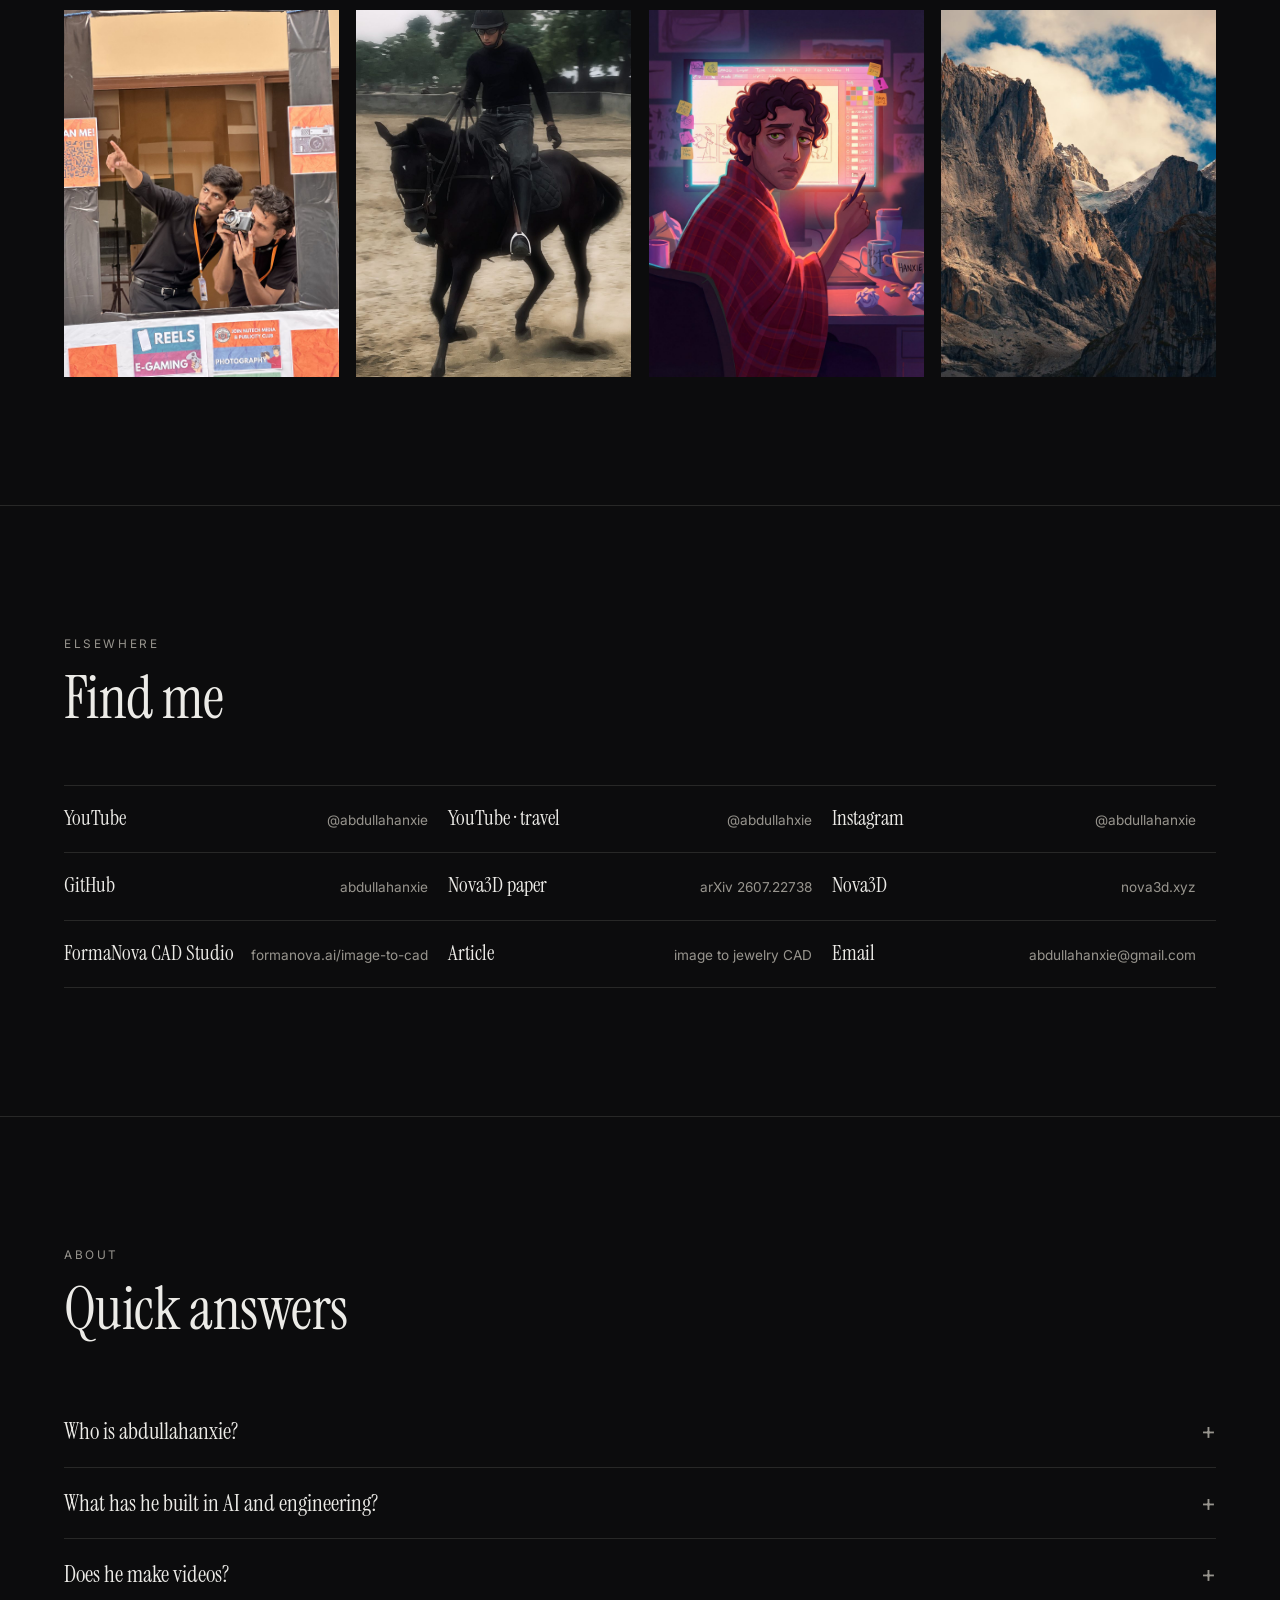
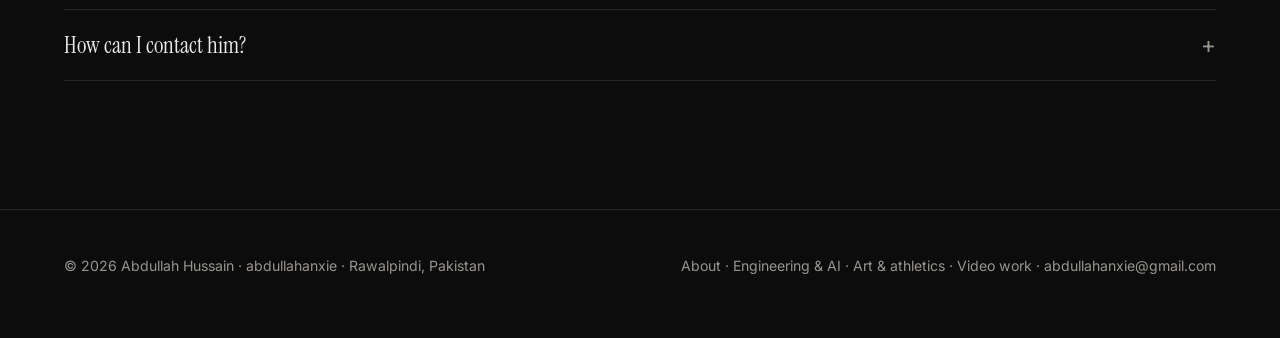
==== commit 2c6f29cf: "Hub v4: highlight reel (no talking to camera) as hero, NMPC presidency + photos at natural ratio, dr" ====
--- a/index.html
+++ b/index.html
@@ -48,7 +48,7 @@
 
 <main>
   <header class="hero">
-    <video src="media/nf_hero_forest.mp4" poster="media/nf_hero_forest.jpg" muted loop playsinline autoplay preload="auto" aria-hidden="true"></video>
+    <video src="media/reel.mp4" poster="media/reel.jpg" muted loop playsinline autoplay preload="auto" aria-hidden="true"></video>
     <div class="wrap">
       <span class="label">abdullahanxie</span>
       <h1 class="display" style="margin-top:14px">Abdullah<br>Hussain</h1>
@@ -60,12 +60,13 @@
     <div class="wrap intro">
       <p class="statement">I build AI that turns ideas into 3D and CAD, I make films, and I spend the rest of my time on horseback or in the mountains.</p>
       <div>
-        <p class="lede">I'm an electrical engineering graduate from Rawalpindi, Pakistan, an AI engineer and researcher at Rare Sense Inc, and a co-author of the Nova3D paper. I also edit documentaries for YouTube channels and brands around the world.</p>
+        <p class="lede">I'm an electrical engineering graduate of NUTECH and was President of the NUTECH Media &amp; Publicity Club. Today I'm an AI engineer and researcher at Rare Sense Inc and a co-author of the Nova3D paper. I also edit documentaries for YouTube channels and brands around the world.</p>
         <ul class="facts">
           <li><span>Based in</span><span>Rawalpindi, Pakistan</span></li>
           <li><span>Work</span><span>AI engineer &amp; researcher, Rare Sense Inc</span></li>
           <li><span>Research</span><span>Nova3D, arXiv 2607.22738</span></li>
-          <li><span>Education</span><span>Electrical engineering graduate</span></li>
+          <li><span>Education</span><span>Electrical engineering, NUTECH</span></li>
+          <li><span>Leadership</span><span>President, NUTECH Media &amp; Publicity Club</span></li>
           <li><span>Outdoors</span><span>Horse riding, trekking, running, football, calisthenics</span></li>
         </ul>
       </div>
@@ -99,7 +100,8 @@
         <a class="row" href="https://formanova.ai/image-to-cad" rel="noopener"><span class="n">02</span><h3>Image &amp; text to editable jewelry CAD, with Nimra Noor</h3><span class="k">FormaNova CAD Studio</span><span class="go">Visit</span></a>
         <a class="row" href="engineering/#automation"><span class="n">03</span><h3>AI automation for J., Sitara and Kollective Moda</h3><span class="k">Fashion automation</span><span class="go">More</span></a>
         <a class="row" href="engineering/#robotics"><span class="n">04</span><h3>A 39-joint humanoid and a robot dog in simulation</h3><span class="k">Robotics</span><span class="go">Watch</span></a>
-        <a class="row" href="https://youtu.be/ZOYpjid4i4M" rel="noopener"><span class="n">05</span><h3>48 Hours in Arang Kel</h3><span class="k">Travel film</span><span class="go">Watch</span></a>
+        <a class="row" href="art/#nmpc"><span class="n">05</span><h3>President, NUTECH Media &amp; Publicity Club</h3><span class="k">Leadership</span><span class="go">See</span></a>
+        <a class="row" href="https://youtu.be/ZOYpjid4i4M" rel="noopener"><span class="n">06</span><h3>48 Hours in Arang Kel</h3><span class="k">Travel film</span><span class="go">Watch</span></a>
       </div>
     </div>
   </section>
@@ -107,7 +109,7 @@
   <section>
     <div class="wrap">
       <div class="grid g4">
-        <figure><div class="frame tall"><img src="media/nf_hat1.jpg" alt="Abdullah Hussain under the peaks" loading="lazy" style="object-position:40% 50%"></div></figure>
+        <figure><div class="frame tall"><img src="media/nf_nmpc2.jpg" alt="Abdullah Hussain at the NUTECH Media &amp; Publicity Club booth" loading="lazy"></div></figure>
         <figure><div class="frame tall"><img src="media/nf_horse_black.jpg" alt="Riding a black horse" loading="lazy"></div></figure>
         <figure><div class="frame tall"><img src="media/nf_illustration.jpg" alt="Illustrated self-portrait" loading="lazy"></div></figure>
         <figure><div class="frame tall"><img src="media/nf_spire.jpg" alt="A granite spire in Gilgit-Baltistan" loading="lazy" style="object-position:50% 50%"></div></figure>
--- a/assets/site.css
+++ b/assets/site.css
@@ -150,3 +150,8 @@
 footer a:hover { color: var(--fg); }
 .span2 .frame.land { aspect-ratio: 33 / 10; }
 @media (max-width: 900px) { .span2 .frame.land { aspect-ratio: 16 / 10; } }
+
+/* natural-ratio gallery (photos keep their own proportions, never cropped) */
+.masonry { columns: 3 280px; column-gap: clamp(10px, 1.4vw, 18px); }
+.masonry figure { break-inside: avoid; margin: 0 0 clamp(10px, 1.4vw, 18px); }
+.masonry img { width: 100%; height: auto; background: var(--bg-2); }
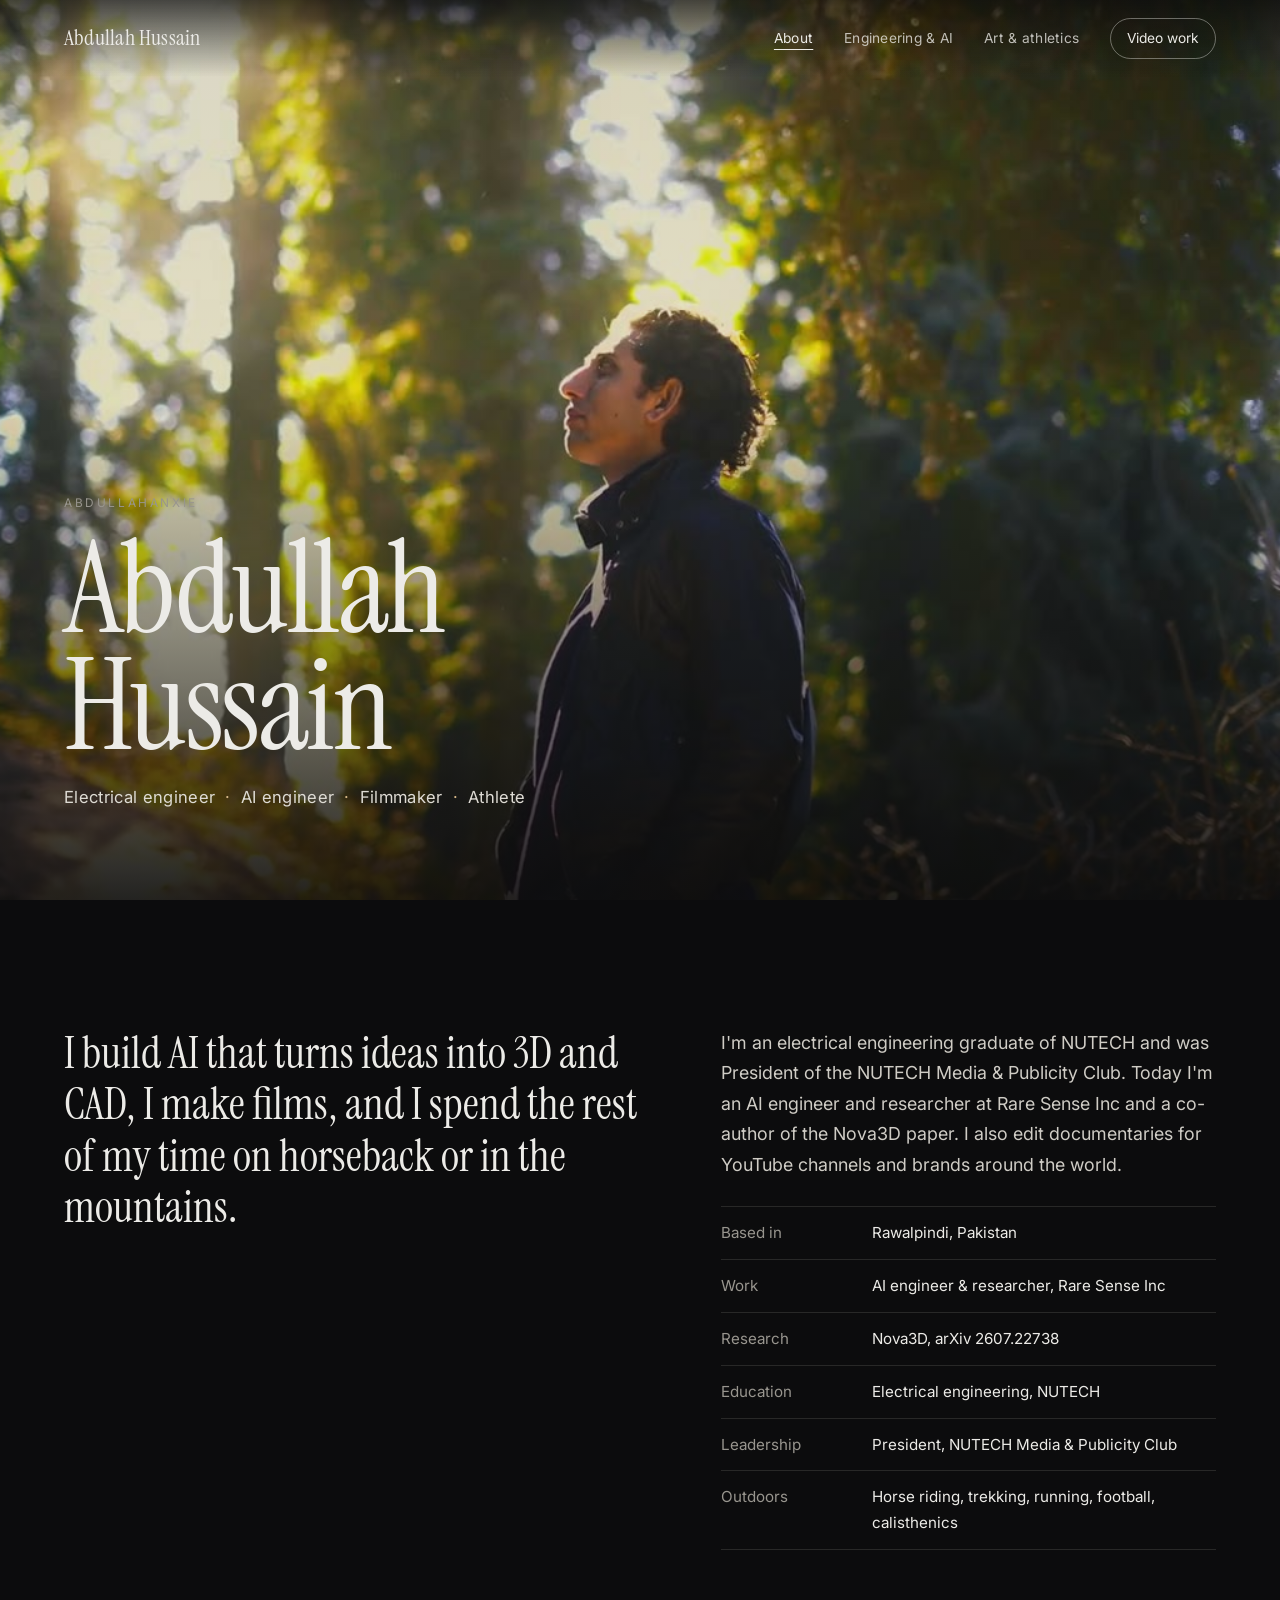
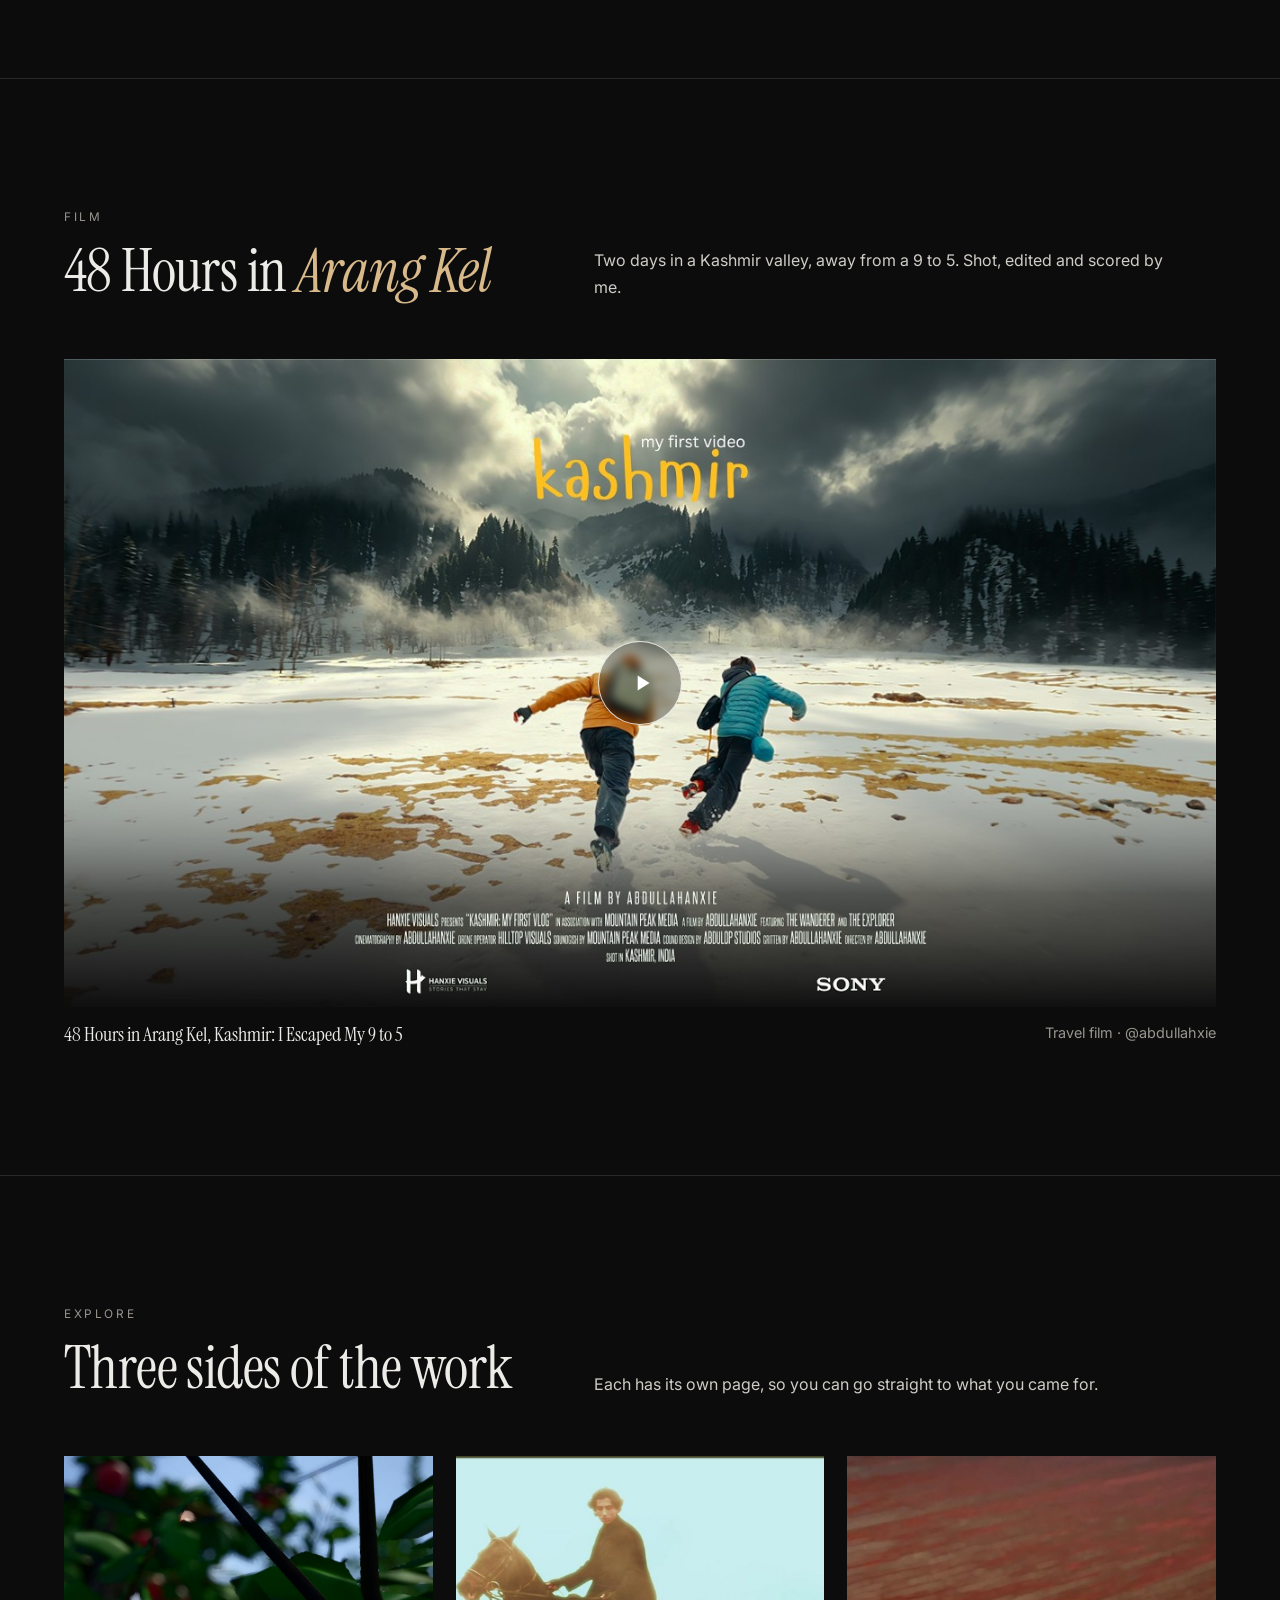
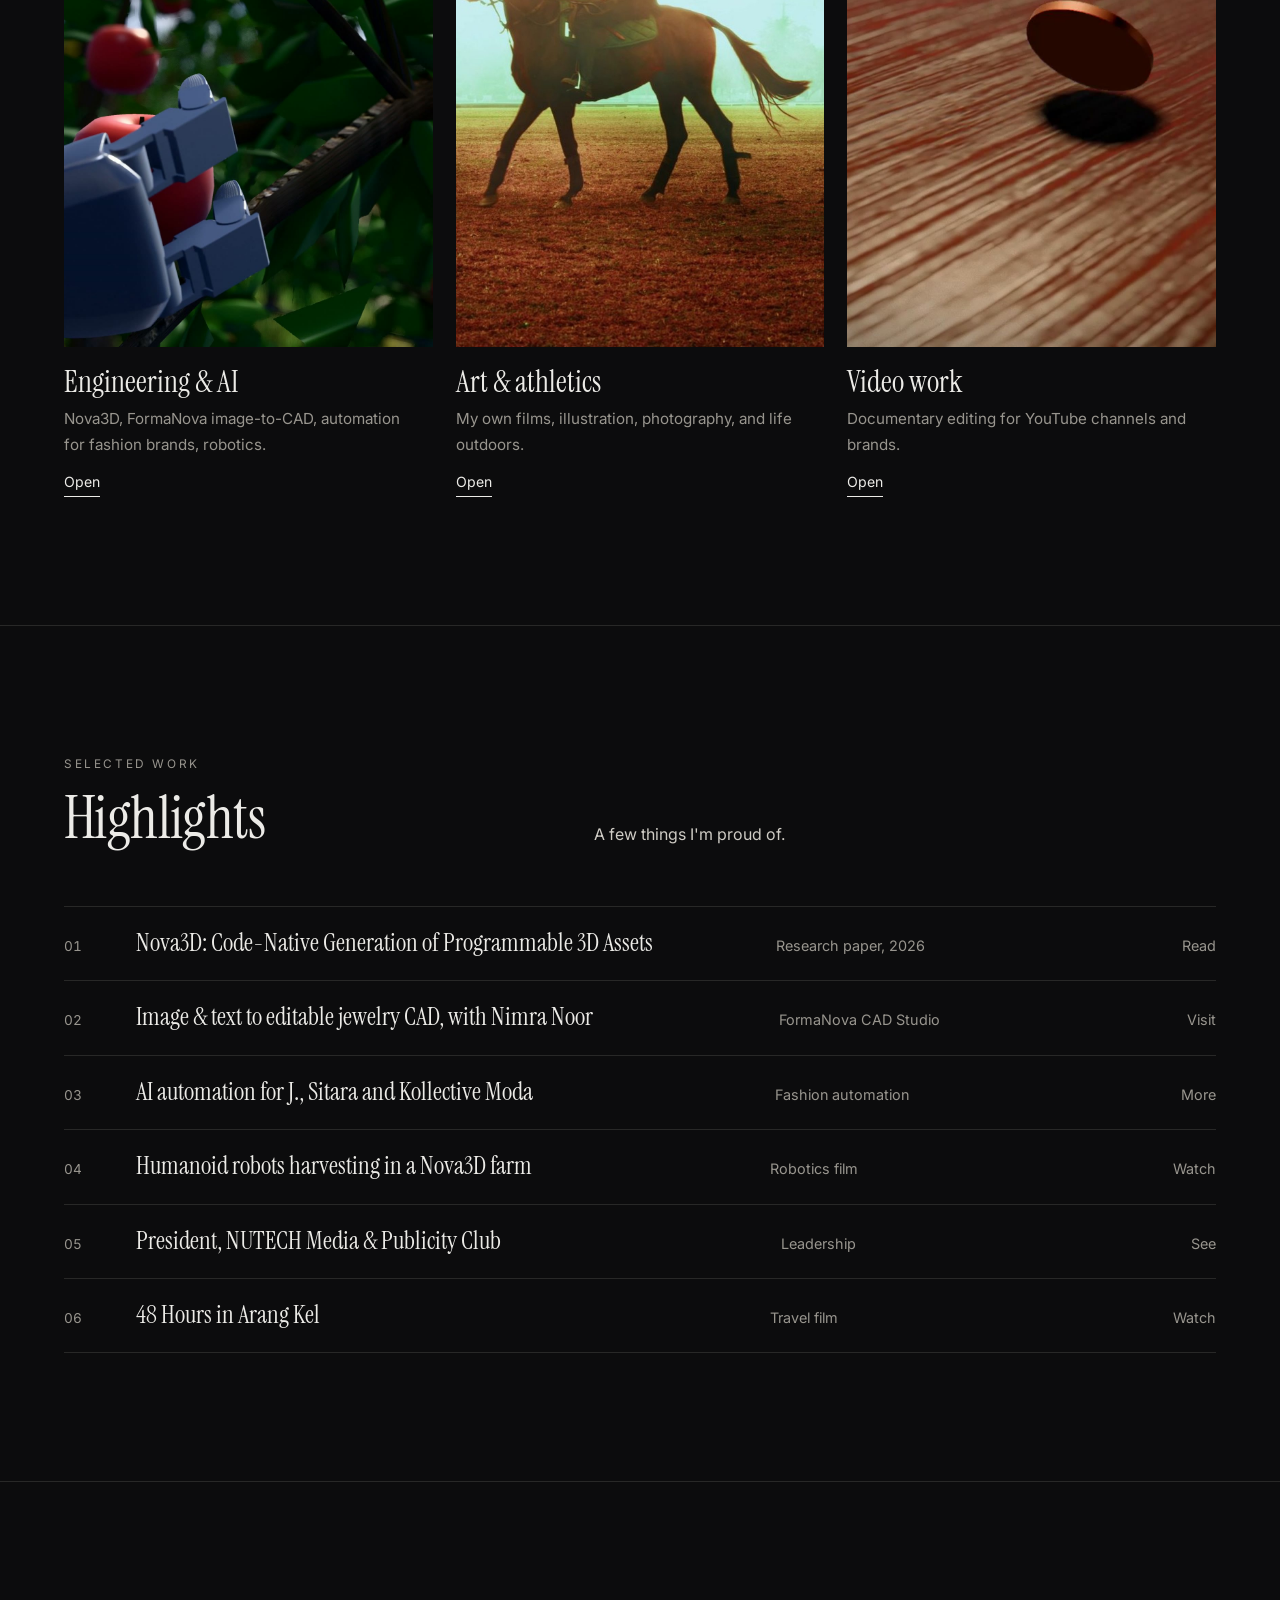
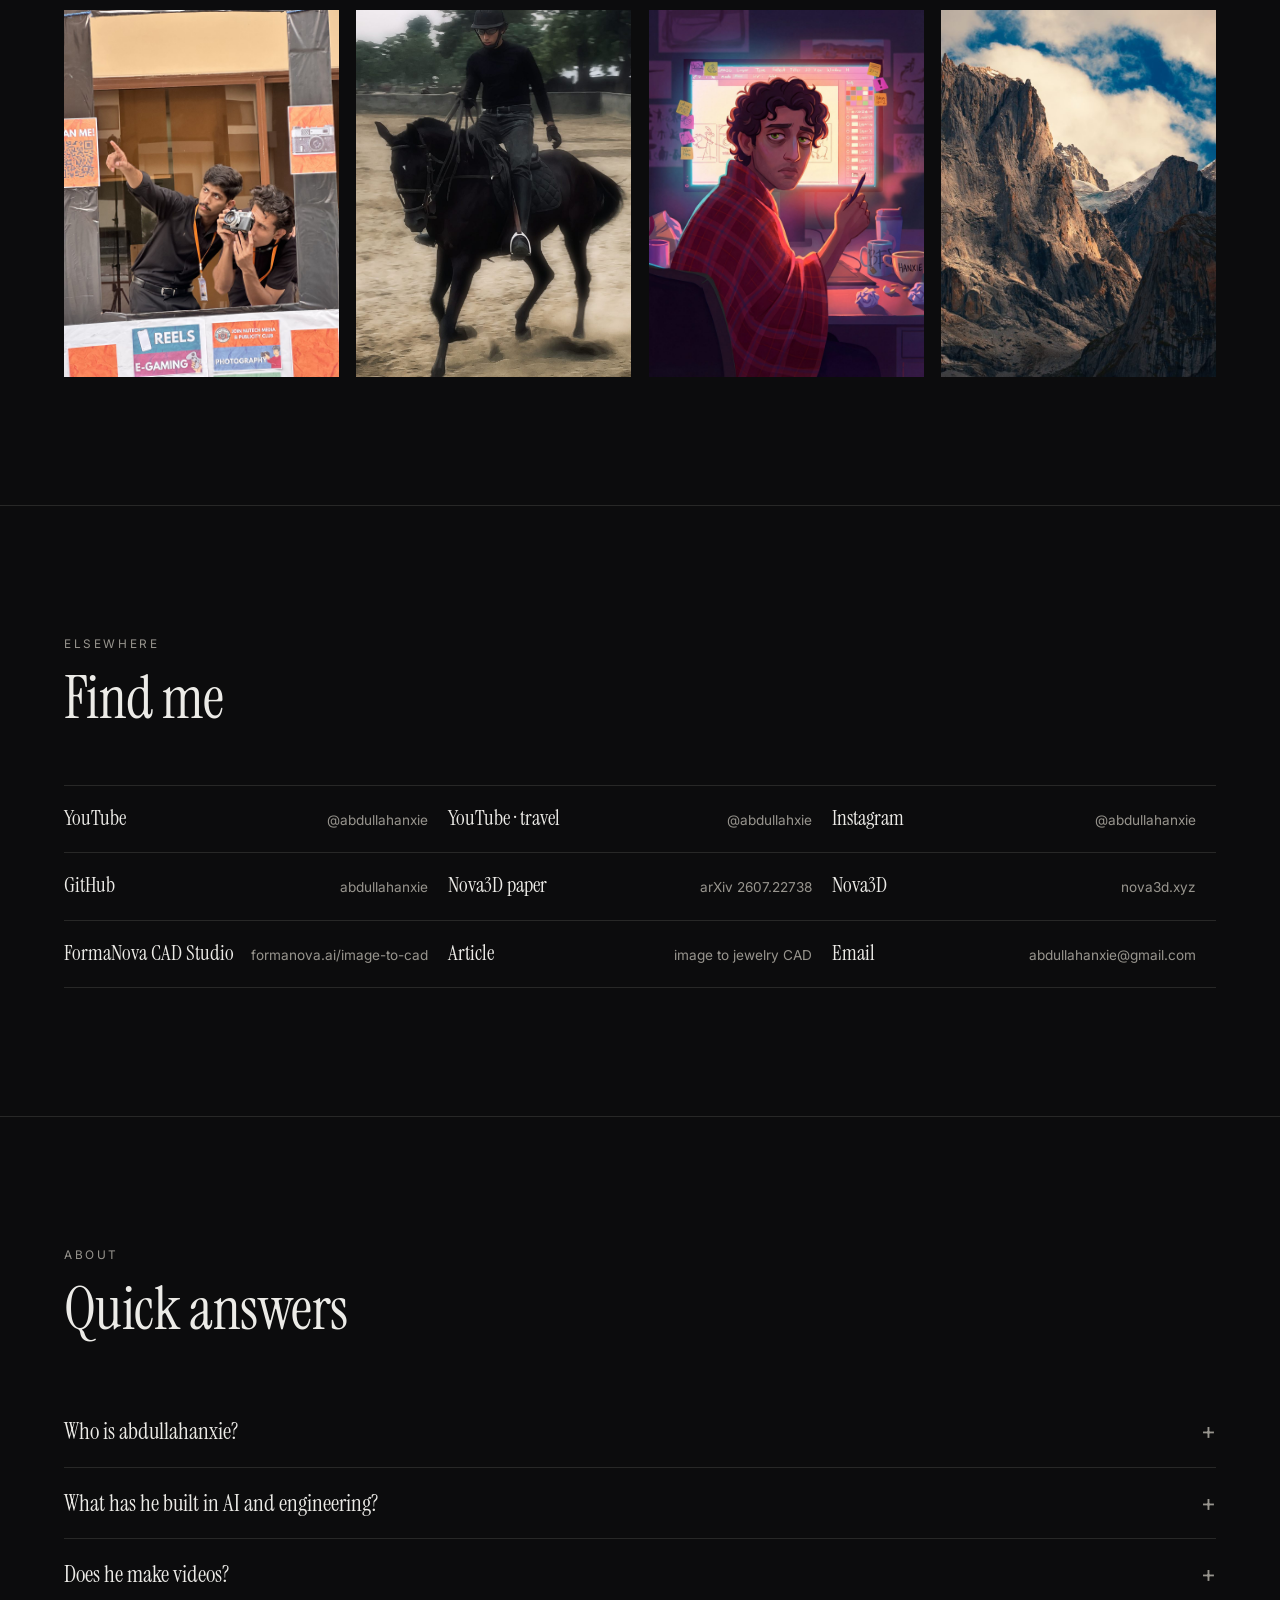
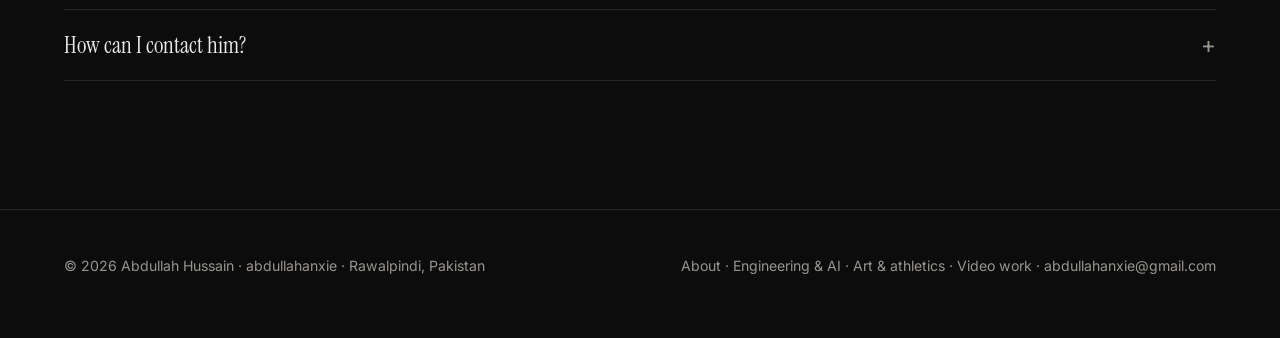
==== commit f287e8ac: "Hub v5: matching cinematic path cards; robotics uses only cinematic textured footage (Nova3D Farm Fi" ====
--- a/index.html
+++ b/index.html
@@ -85,9 +85,9 @@
     <div class="wrap">
       <div class="sec-head"><div><span class="label">Explore</span><h2>Three sides of the work</h2></div><p>Each has its own page, so you can go straight to what you came for.</p></div>
       <div class="paths">
-        <a class="path" href="engineering/"><div class="frame"><img src="media/eng_go2.jpg" alt="Robot dog simulated in a Nova3D world" loading="lazy"></div><h3>Engineering &amp; AI</h3><p>Nova3D, FormaNova image-to-CAD, automation for fashion brands, robotics.</p><span class="more">Open</span></a>
-        <a class="path" href="art/"><div class="frame"><img src="media/nf_horse_sil1.jpg" alt="Riding a horse across a misty field" loading="lazy"></div><h3>Art &amp; athletics</h3><p>My own films, illustration, photography, and life outdoors.</p><span class="more">Open</span></a>
-        <a class="path" href="video/"><div class="frame"><img src="media/mistakes_poster.jpg" alt="Documentary title card" loading="lazy"></div><h3>Video work</h3><p>Documentary editing for YouTube channels and brands.</p><span class="more">Open</span></a>
+        <a class="path" href="engineering/"><div class="frame"><img src="media/card_eng.jpg" alt="A humanoid robot picking an apple in a Nova3D orchard" loading="lazy"></div><h3>Engineering &amp; AI</h3><p>Nova3D, FormaNova image-to-CAD, automation for fashion brands, robotics.</p><span class="more">Open</span></a>
+        <a class="path" href="art/"><div class="frame"><img src="media/card_art.jpg" alt="Riding a horse across a misty field" loading="lazy"></div><h3>Art &amp; athletics</h3><p>My own films, illustration, photography, and life outdoors.</p><span class="more">Open</span></a>
+        <a class="path" href="video/"><div class="frame"><img src="media/card_video.jpg" alt="A coin spinning on a desk, from a documentary" loading="lazy"></div><h3>Video work</h3><p>Documentary editing for YouTube channels and brands.</p><span class="more">Open</span></a>
       </div>
     </div>
   </section>
@@ -99,7 +99,7 @@
         <a class="row" href="https://arxiv.org/abs/2607.22738" rel="noopener"><span class="n">01</span><h3>Nova3D: Code-Native Generation of Programmable 3D Assets</h3><span class="k">Research paper, 2026</span><span class="go">Read</span></a>
         <a class="row" href="https://formanova.ai/image-to-cad" rel="noopener"><span class="n">02</span><h3>Image &amp; text to editable jewelry CAD, with Nimra Noor</h3><span class="k">FormaNova CAD Studio</span><span class="go">Visit</span></a>
         <a class="row" href="engineering/#automation"><span class="n">03</span><h3>AI automation for J., Sitara and Kollective Moda</h3><span class="k">Fashion automation</span><span class="go">More</span></a>
-        <a class="row" href="engineering/#robotics"><span class="n">04</span><h3>A 39-joint humanoid and a robot dog in simulation</h3><span class="k">Robotics</span><span class="go">Watch</span></a>
+        <a class="row" href="engineering/#robotics"><span class="n">04</span><h3>Humanoid robots harvesting in a Nova3D farm</h3><span class="k">Robotics film</span><span class="go">Watch</span></a>
         <a class="row" href="art/#nmpc"><span class="n">05</span><h3>President, NUTECH Media &amp; Publicity Club</h3><span class="k">Leadership</span><span class="go">See</span></a>
         <a class="row" href="https://youtu.be/ZOYpjid4i4M" rel="noopener"><span class="n">06</span><h3>48 Hours in Arang Kel</h3><span class="k">Travel film</span><span class="go">Watch</span></a>
       </div>
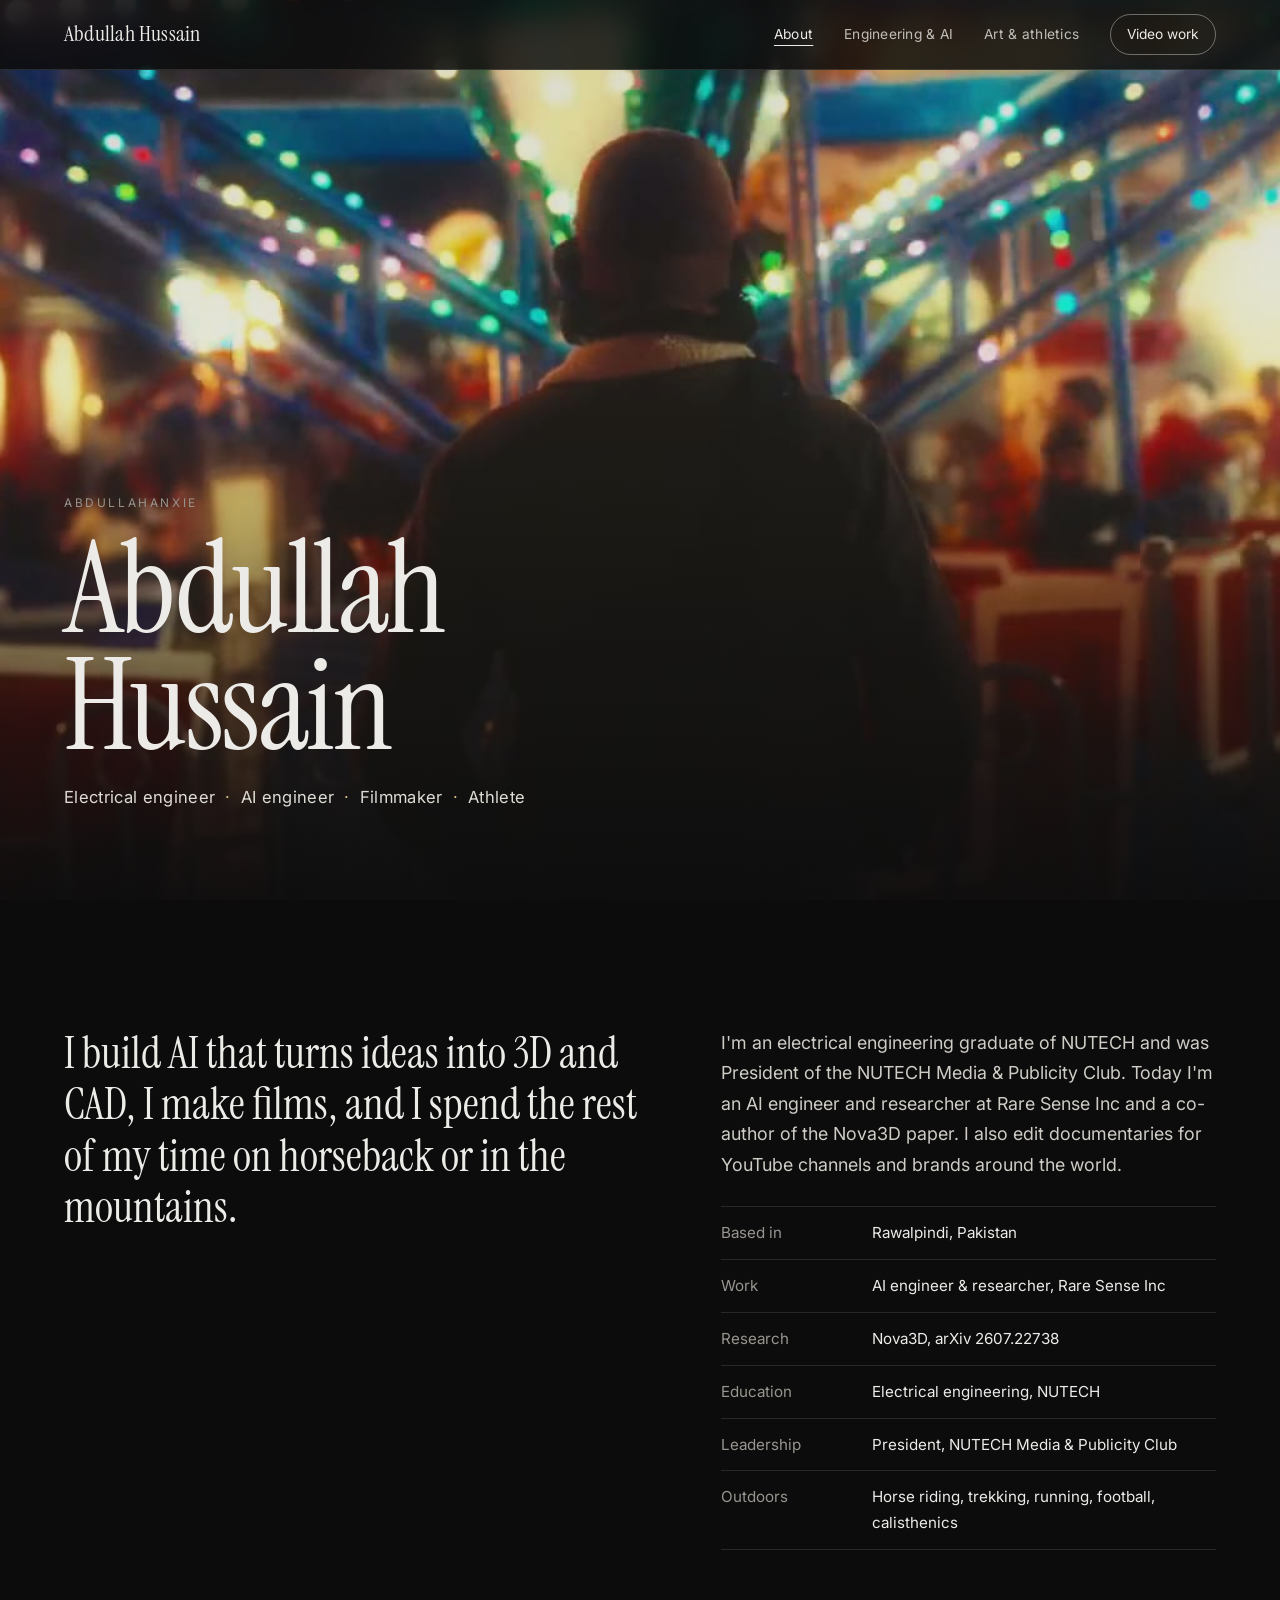
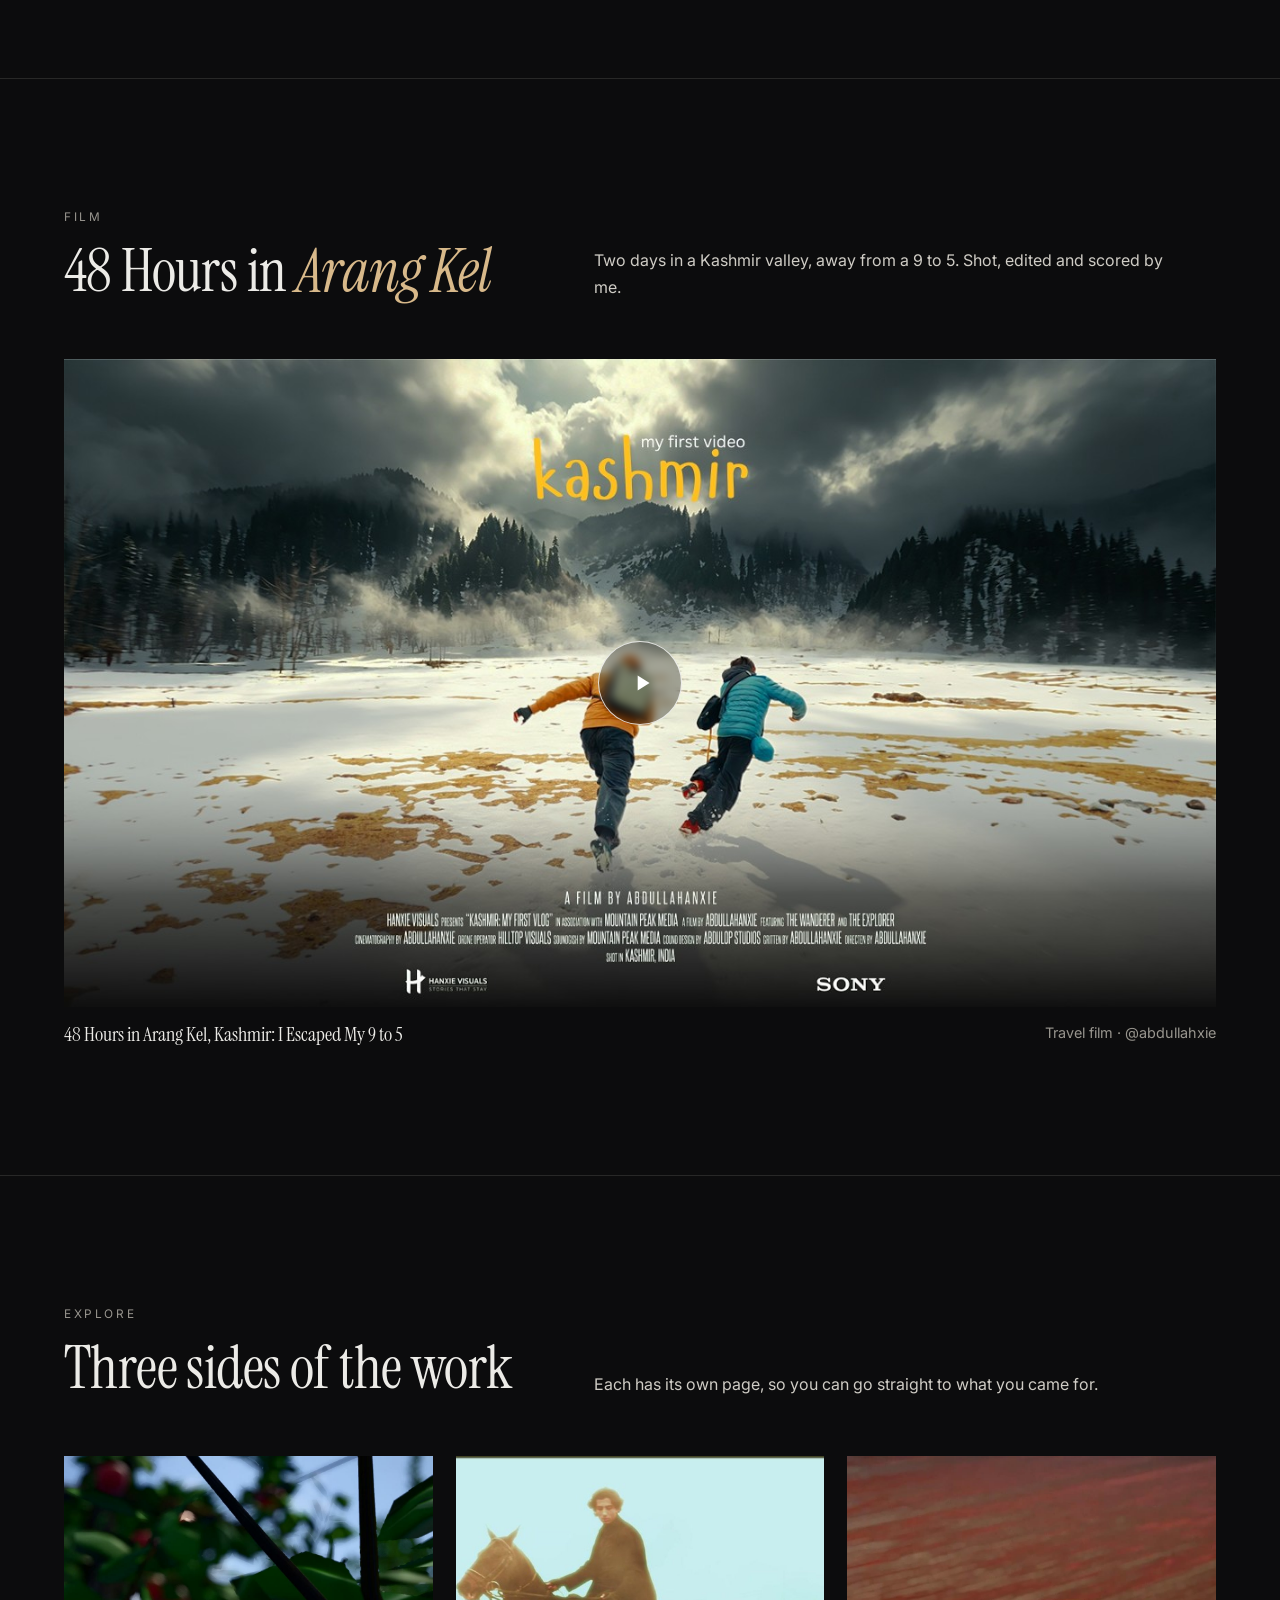
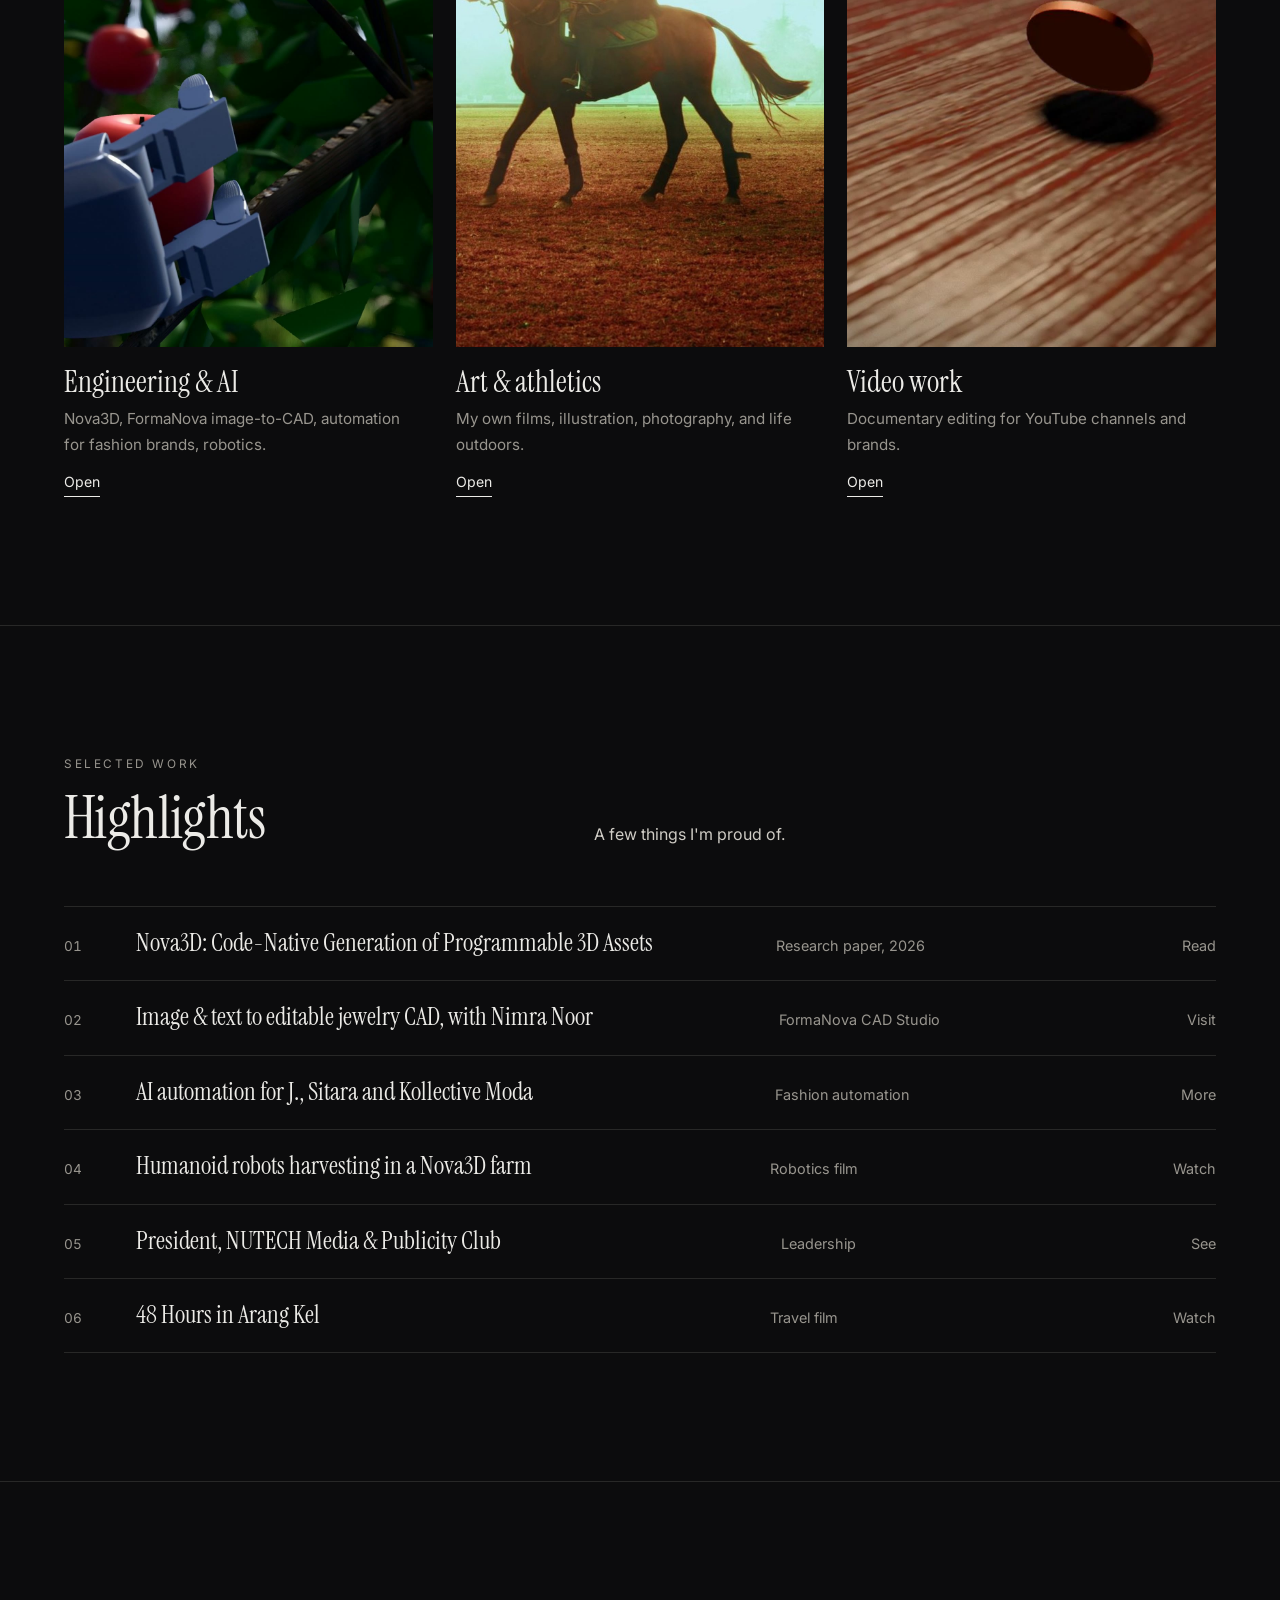
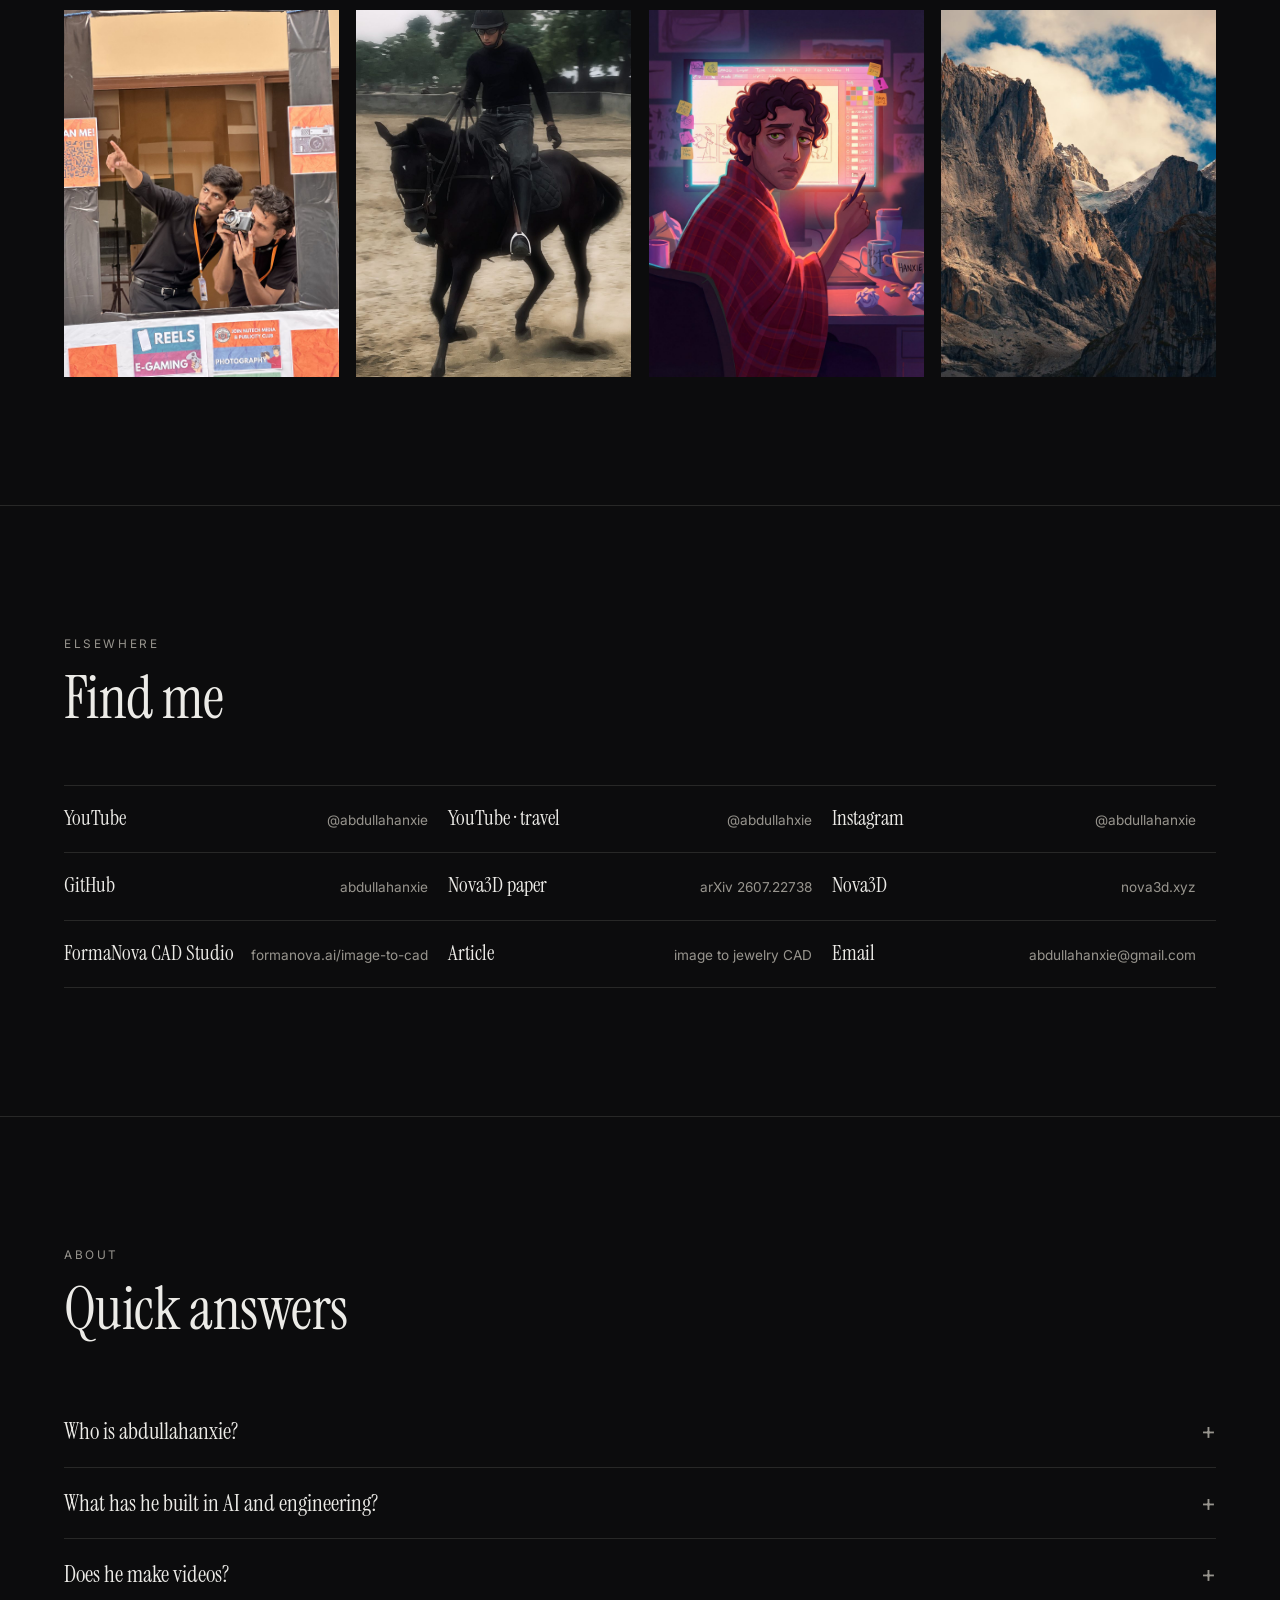
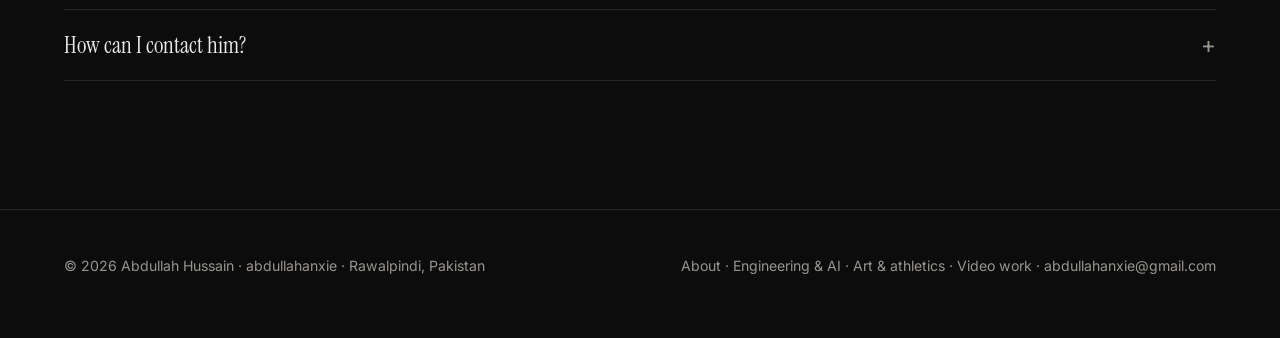
==== commit 82c5afe0: "Mobile: portrait reel for phones, reliable muted autoplay with no native play button, solid two-line" ====
--- a/index.html
+++ b/index.html
@@ -48,7 +48,7 @@
 
 <main>
   <header class="hero">
-    <video src="media/reel.mp4" poster="media/reel.jpg" muted loop playsinline autoplay preload="auto" aria-hidden="true"></video>
+    <video src="media/reel.mp4" poster="media/reel.jpg" data-mobile="media/reel_m.mp4" data-mposter="media/reel_m.jpg" muted loop playsinline webkit-playsinline autoplay disablepictureinpicture disableremoteplayback preload="metadata" aria-hidden="true"></video>
     <div class="wrap">
       <span class="label">abdullahanxie</span>
       <h1 class="display" style="margin-top:14px">Abdullah<br>Hussain</h1>
@@ -159,6 +159,19 @@
   f.title = a.getAttribute("aria-label"); f.allow = "autoplay; encrypted-media; picture-in-picture; fullscreen"; f.allowFullscreen = true;
   a.replaceWith(f);
 }));
+(() => {
+  const phone = matchMedia("(max-width: 760px)").matches;
+  const vids = [...document.querySelectorAll("video[autoplay]")];
+  vids.forEach(v => {
+    if (phone && v.dataset.mobile) { v.poster = v.dataset.mposter || v.poster; v.src = v.dataset.mobile; }
+    v.muted = true; v.defaultMuted = true; v.playsInline = true;
+    const p = v.play(); if (p) p.then(() => v.classList.remove("noplay")).catch(() => v.classList.add("noplay"));
+  });
+  const retry = () => vids.forEach(v => { if (v.paused) v.play().then(() => v.classList.remove("noplay")).catch(() => {}); });
+  addEventListener("touchstart", retry, { once: true, passive: true });
+  addEventListener("scroll", retry, { once: true, passive: true });
+  document.addEventListener("visibilitychange", () => { if (!document.hidden) retry(); });
+})();
 </script>
 </body>
 </html>
--- a/assets/site.css
+++ b/assets/site.css
@@ -17,14 +17,20 @@
 
 /* nav */
 .nav { position: fixed; inset: 0 0 auto; z-index: 50; display: flex; align-items: center; gap: clamp(14px, 2.4vw, 34px);
-  padding: 18px var(--gutter); background: linear-gradient(rgba(12,12,13,.72), rgba(12,12,13,0)); }
+  padding: 14px var(--gutter); background: rgba(12,12,13,.84); backdrop-filter: blur(14px); -webkit-backdrop-filter: blur(14px);
+  border-bottom: 1px solid var(--line); }
 .nav .brand { margin-right: auto; font: 400 1.35rem/1 var(--serif); letter-spacing: .01em; white-space: nowrap; }
 .nav a.l { font-size: .86rem; color: rgba(236,235,231,.78); letter-spacing: .02em; white-space: nowrap; transition: color .2s; }
 .nav a.l:hover, .nav a.l[aria-current="page"] { color: var(--fg); }
 .nav a.l[aria-current="page"] { text-decoration: underline; text-underline-offset: 6px; text-decoration-thickness: 1px; }
 .nav a.cta { font-size: .86rem; border: 1px solid rgba(236,235,231,.4); padding: 8px 16px; border-radius: 999px; white-space: nowrap; transition: background .2s, color .2s; }
 .nav a.cta:hover { background: var(--fg); color: var(--bg); }
-@media (max-width: 720px) { .nav { flex-wrap: wrap; gap: 10px 16px; padding: 14px var(--gutter); } .nav .brand { width: 100%; } .nav a.cta { padding: 6px 12px; } }
+@media (max-width: 720px) {
+  .nav { flex-wrap: wrap; gap: 0 4px; padding: 10px 16px 4px; }
+  .nav .brand { order: 1; flex: 1 1 calc(100% - 140px); width: auto; font-size: 1.25rem; padding: 8px 0; }
+  .nav a.cta { order: 2; padding: 9px 14px; }
+  .nav a.l { order: 3; padding: 11px 10px 11px 0; margin-right: 10px; font-size: .9rem; }
+}
 
 /* type */
 h1, h2, h3 { margin: 0; font-weight: 400; }
@@ -155,3 +161,36 @@
 .masonry { columns: 3 280px; column-gap: clamp(10px, 1.4vw, 18px); }
 .masonry figure { break-inside: avoid; margin: 0 0 clamp(10px, 1.4vw, 18px); }
 .masonry img { width: 100%; height: auto; background: var(--bg-2); }
+
+/* NMPC feature: sticky role column + justified photo rows (equal heights, natural ratios, no cropping) */
+.nmpc { display: grid; grid-template-columns: minmax(280px, .8fr) 1.6fr; gap: clamp(28px, 4.5vw, 80px); align-items: start; }
+.nmpc-side { position: sticky; top: 110px; }
+.nmpc-photos { display: grid; gap: clamp(10px, 1.4vw, 18px); }
+.jrow { display: flex; gap: clamp(10px, 1.4vw, 18px); align-items: flex-start; }
+.jrow figure { flex-basis: 0; min-width: 0; margin: 0; }
+.jrow img { width: 100%; height: auto; display: block; background: var(--bg-2); }
+@media (max-width: 900px) { .nmpc { grid-template-columns: 1fr; } .nmpc-side { position: static; } }
+@media (max-width: 560px) { .jrow { flex-wrap: wrap; } .jrow figure { flex: 1 1 100% !important; } }
+
+/* background/loop videos: never show the browser's own play button (phones in low-power mode, autoplay blocked) */
+video:not([controls])::-webkit-media-controls,
+video:not([controls])::-webkit-media-controls-panel,
+video:not([controls])::-webkit-media-controls-overlay-play-button,
+video:not([controls])::-webkit-media-controls-start-playback-button { display: none !important; -webkit-appearance: none; opacity: 0; }
+video:not([controls]) { pointer-events: none; }
+
+/* phones */
+@media (max-width: 720px) {
+  .page-head { padding-top: 150px; }
+  .hero .wrap { padding-bottom: 48px; }
+  .hero .roles span + span::before { margin: 0 .45em; }
+  section { padding: 64px 0; }
+  .path .frame { aspect-ratio: 4 / 5; }
+  .g4 { grid-template-columns: repeat(2, 1fr); }
+  .facts li { grid-template-columns: 7.5em 1fr; }
+  .row { padding: 18px 0; }
+  .links a { padding: 16px 0; }
+  .yt .playbtn { width: 64px; height: 64px; }
+  footer span a { display: inline-block; padding: 6px 0; }
+}
+.hero .roles span { white-space: nowrap; display: inline-block; }
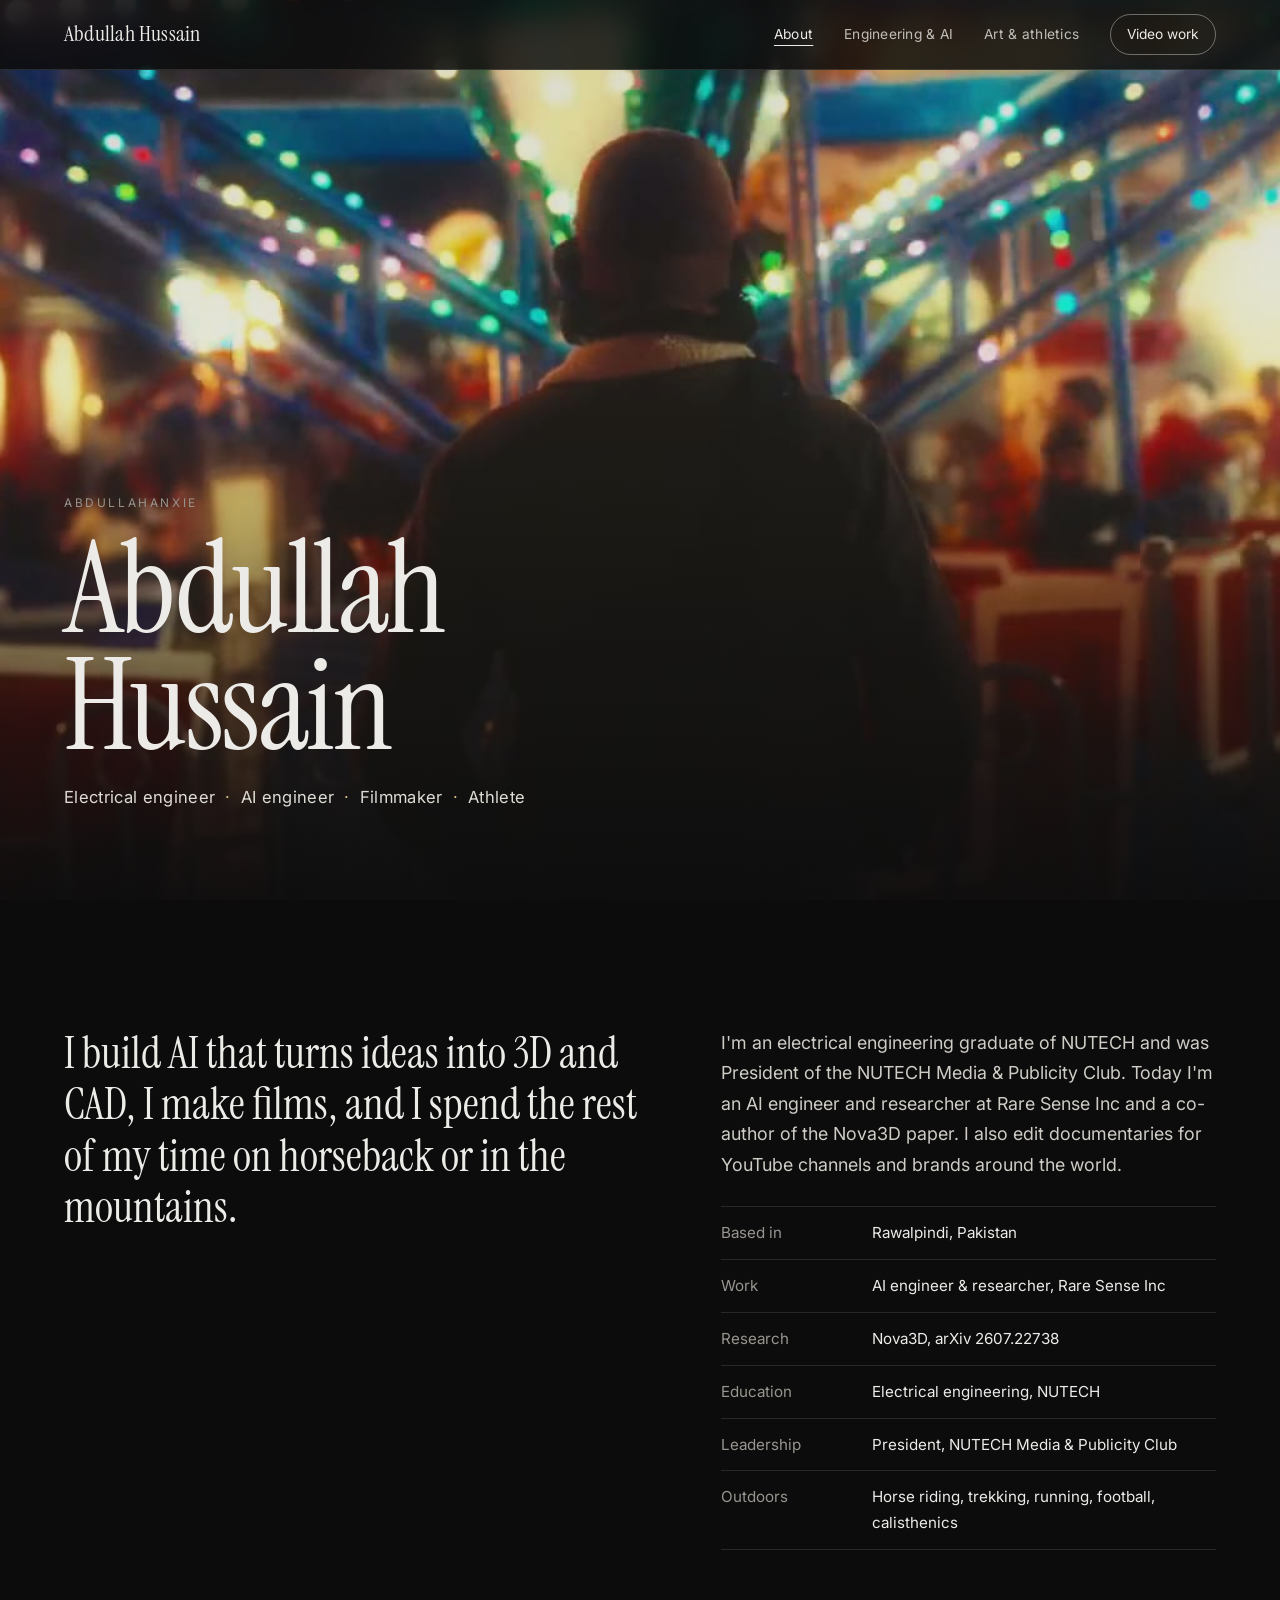
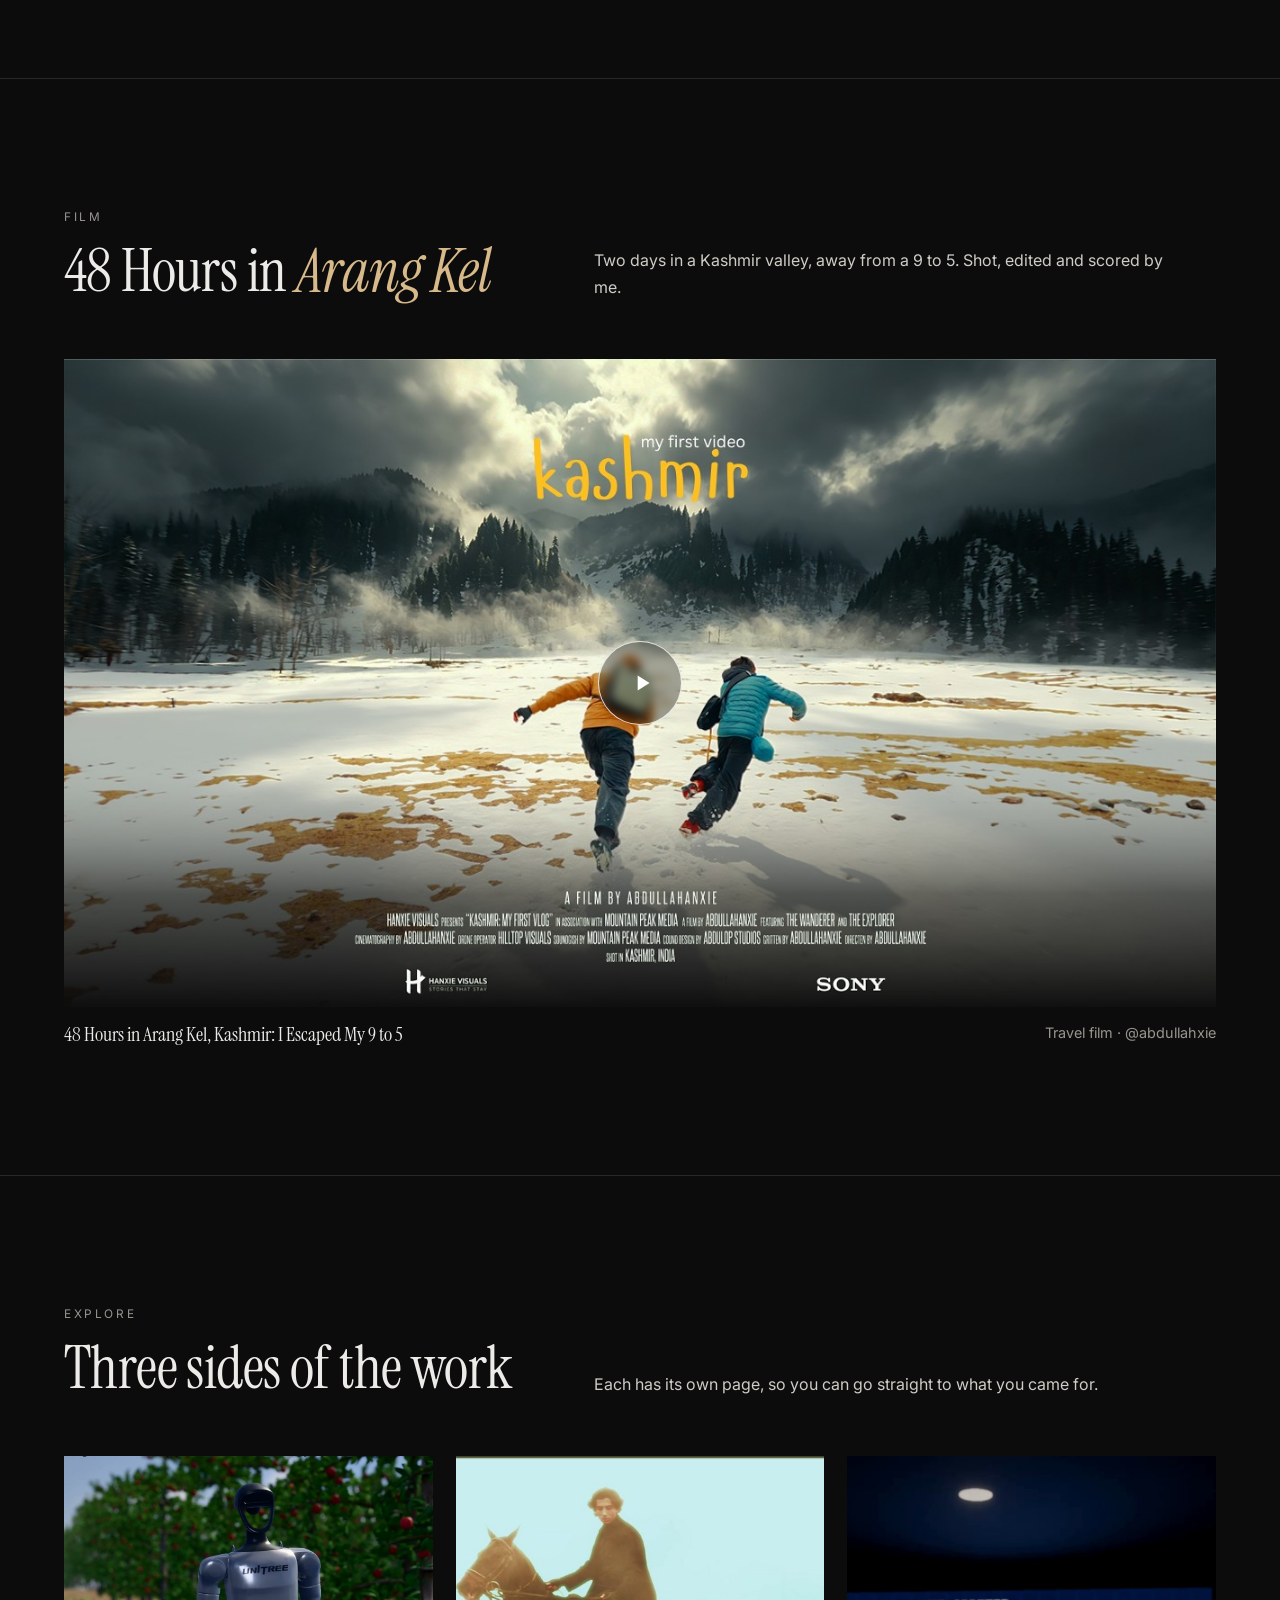
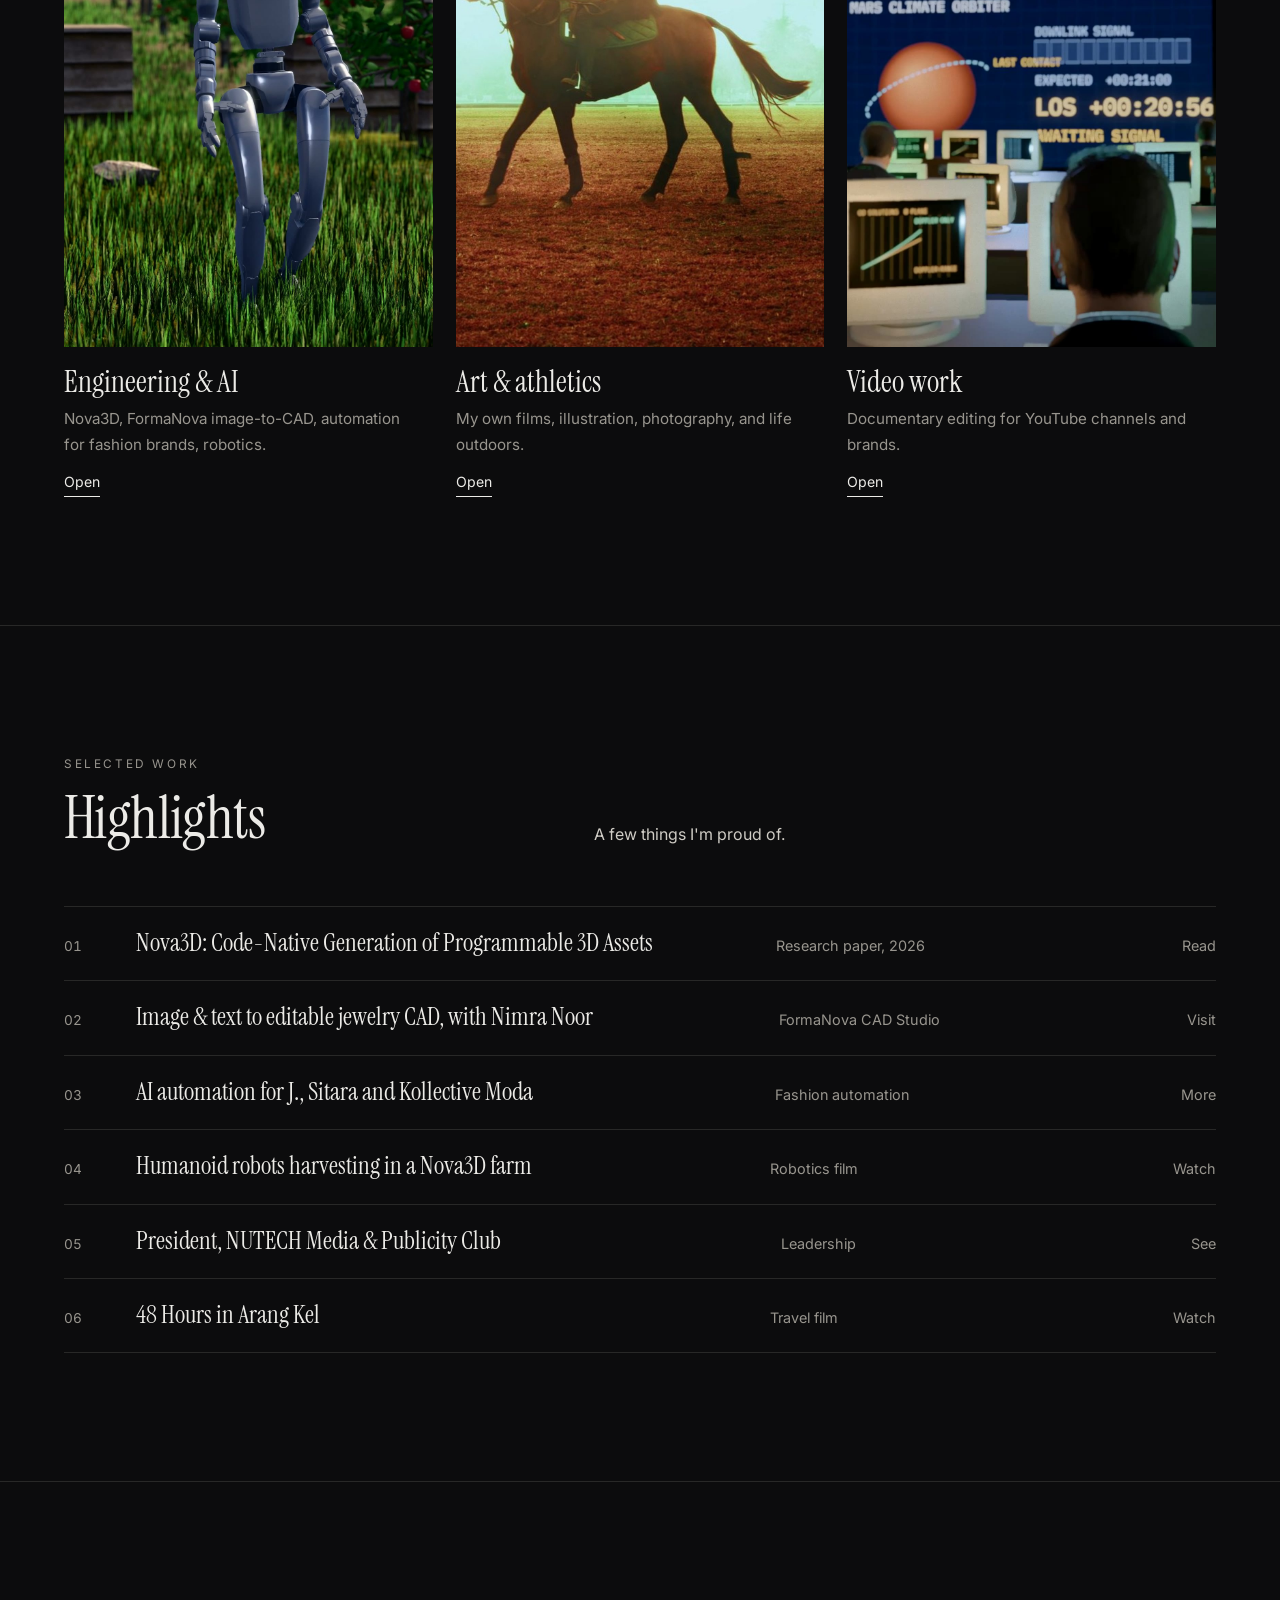
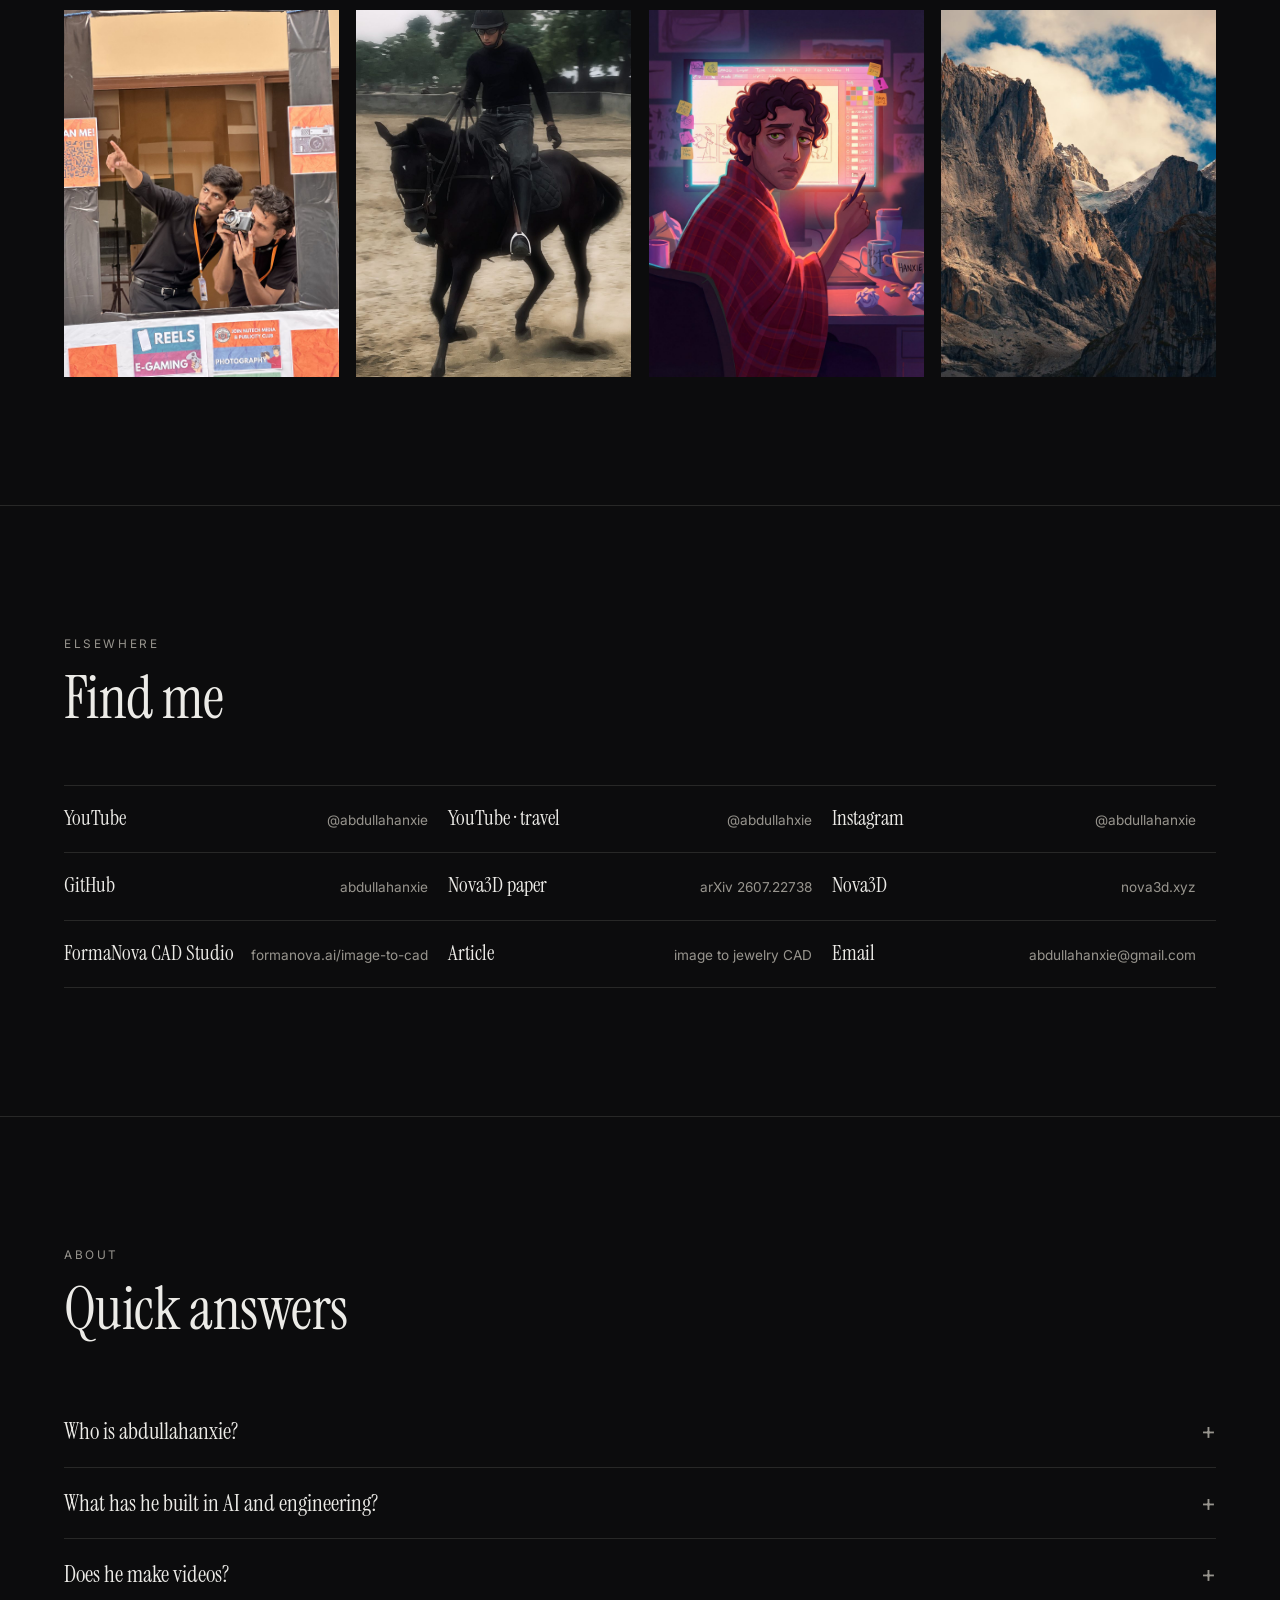
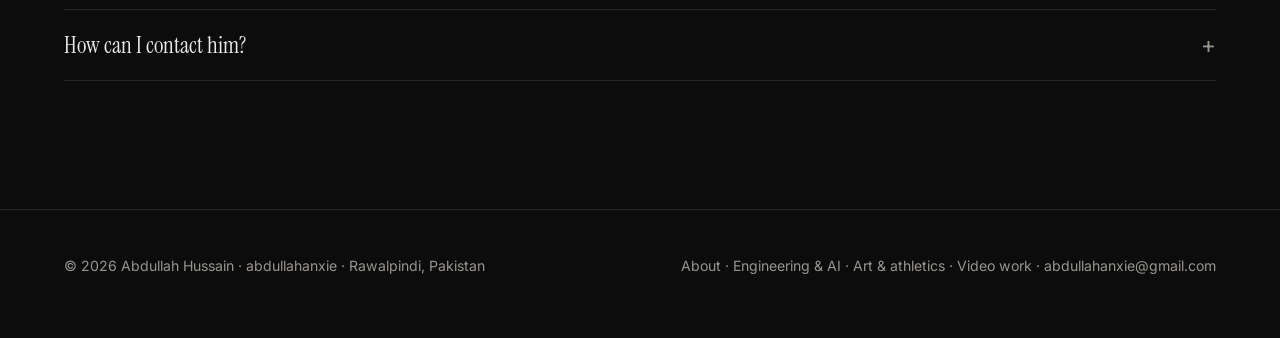
==== commit 6ef75ed0: "Path cards: full-body robot; documentary card shows mission control context Co-Authored-By: Claude O" ====
--- a/index.html
+++ b/index.html
@@ -85,9 +85,9 @@
     <div class="wrap">
       <div class="sec-head"><div><span class="label">Explore</span><h2>Three sides of the work</h2></div><p>Each has its own page, so you can go straight to what you came for.</p></div>
       <div class="paths">
-        <a class="path" href="engineering/"><div class="frame"><img src="media/card_eng.jpg" alt="A humanoid robot picking an apple in a Nova3D orchard" loading="lazy"></div><h3>Engineering &amp; AI</h3><p>Nova3D, FormaNova image-to-CAD, automation for fashion brands, robotics.</p><span class="more">Open</span></a>
+        <a class="path" href="engineering/"><div class="frame"><img src="media/card_eng.jpg" alt="A Unitree G1 humanoid walking through a Nova3D orchard" loading="lazy"></div><h3>Engineering &amp; AI</h3><p>Nova3D, FormaNova image-to-CAD, automation for fashion brands, robotics.</p><span class="more">Open</span></a>
         <a class="path" href="art/"><div class="frame"><img src="media/card_art.jpg" alt="Riding a horse across a misty field" loading="lazy"></div><h3>Art &amp; athletics</h3><p>My own films, illustration, photography, and life outdoors.</p><span class="more">Open</span></a>
-        <a class="path" href="video/"><div class="frame"><img src="media/card_video.jpg" alt="A coin spinning on a desk, from a documentary" loading="lazy"></div><h3>Video work</h3><p>Documentary editing for YouTube channels and brands.</p><span class="more">Open</span></a>
+        <a class="path" href="video/"><div class="frame"><img src="media/card_video.jpg" alt="Mission control watching the Mars Climate Orbiter, from my documentary" loading="lazy"></div><h3>Video work</h3><p>Documentary editing for YouTube channels and brands.</p><span class="more">Open</span></a>
       </div>
     </div>
   </section>
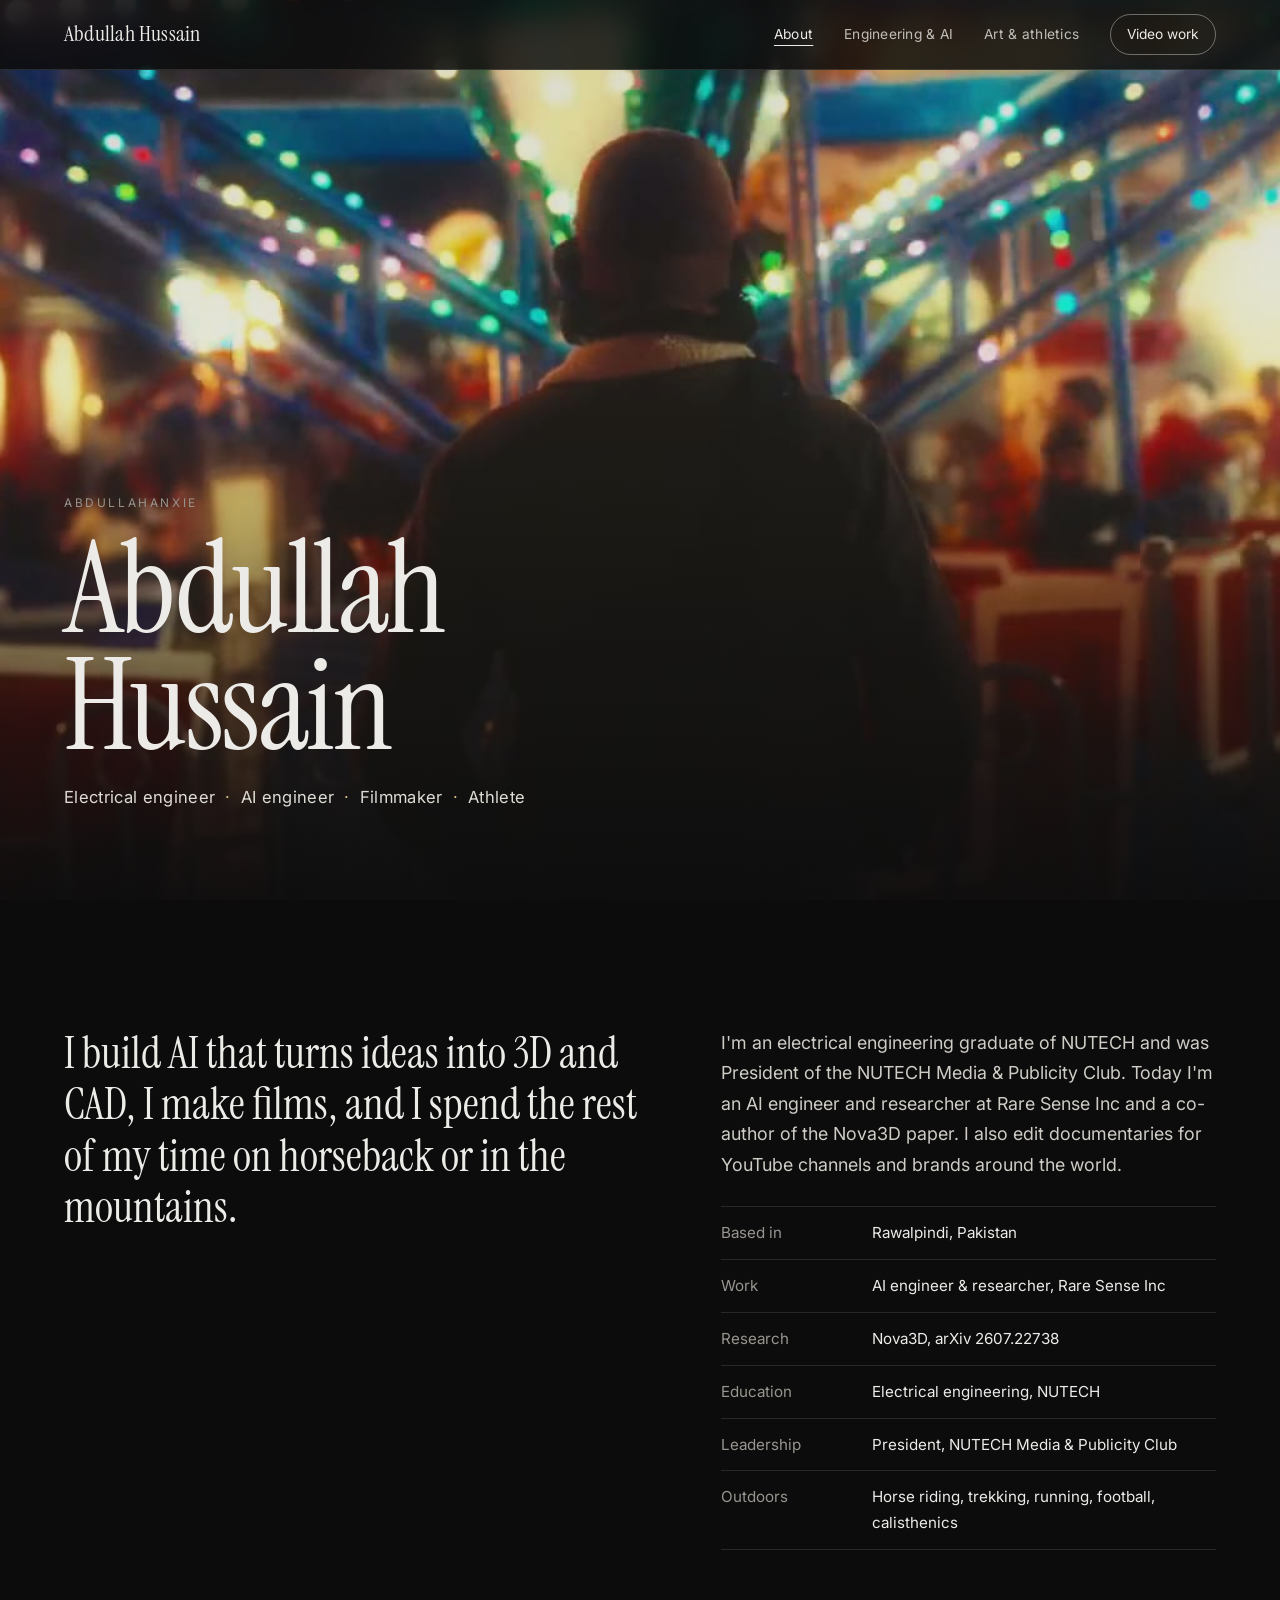
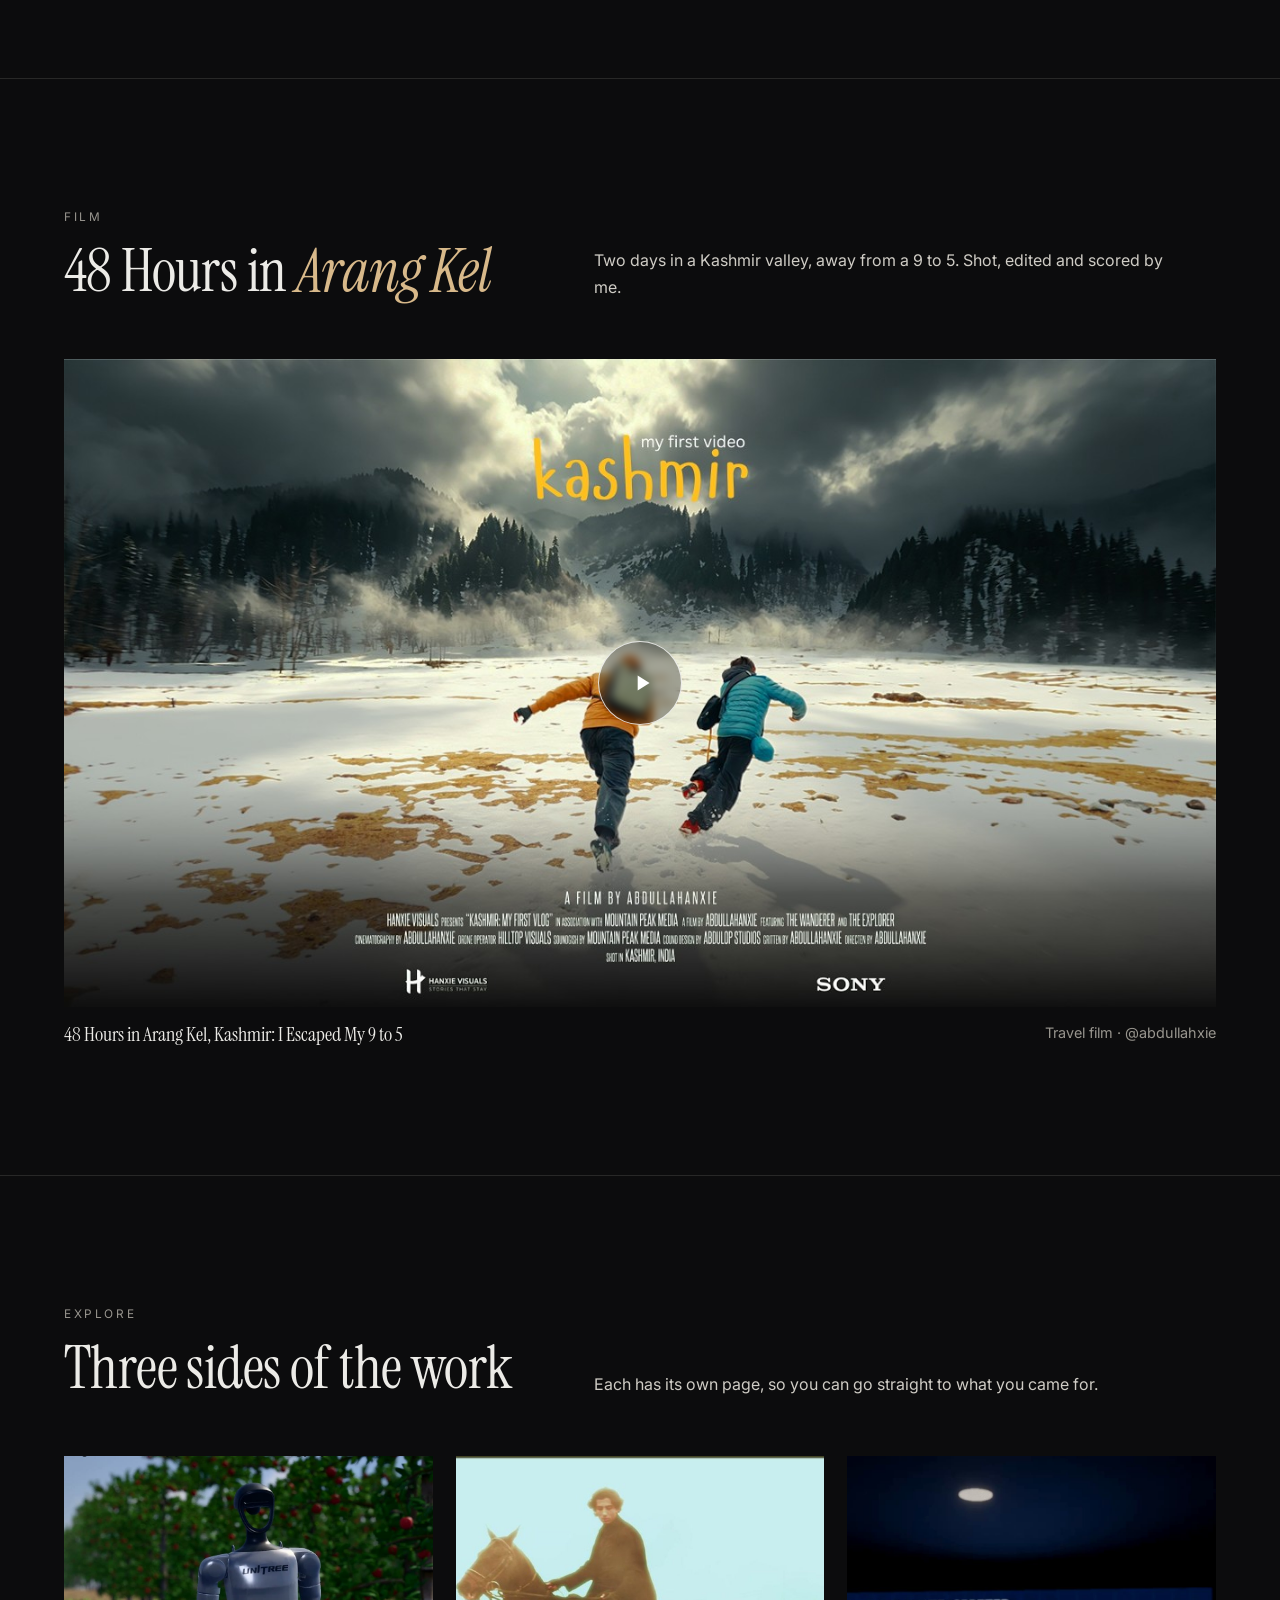
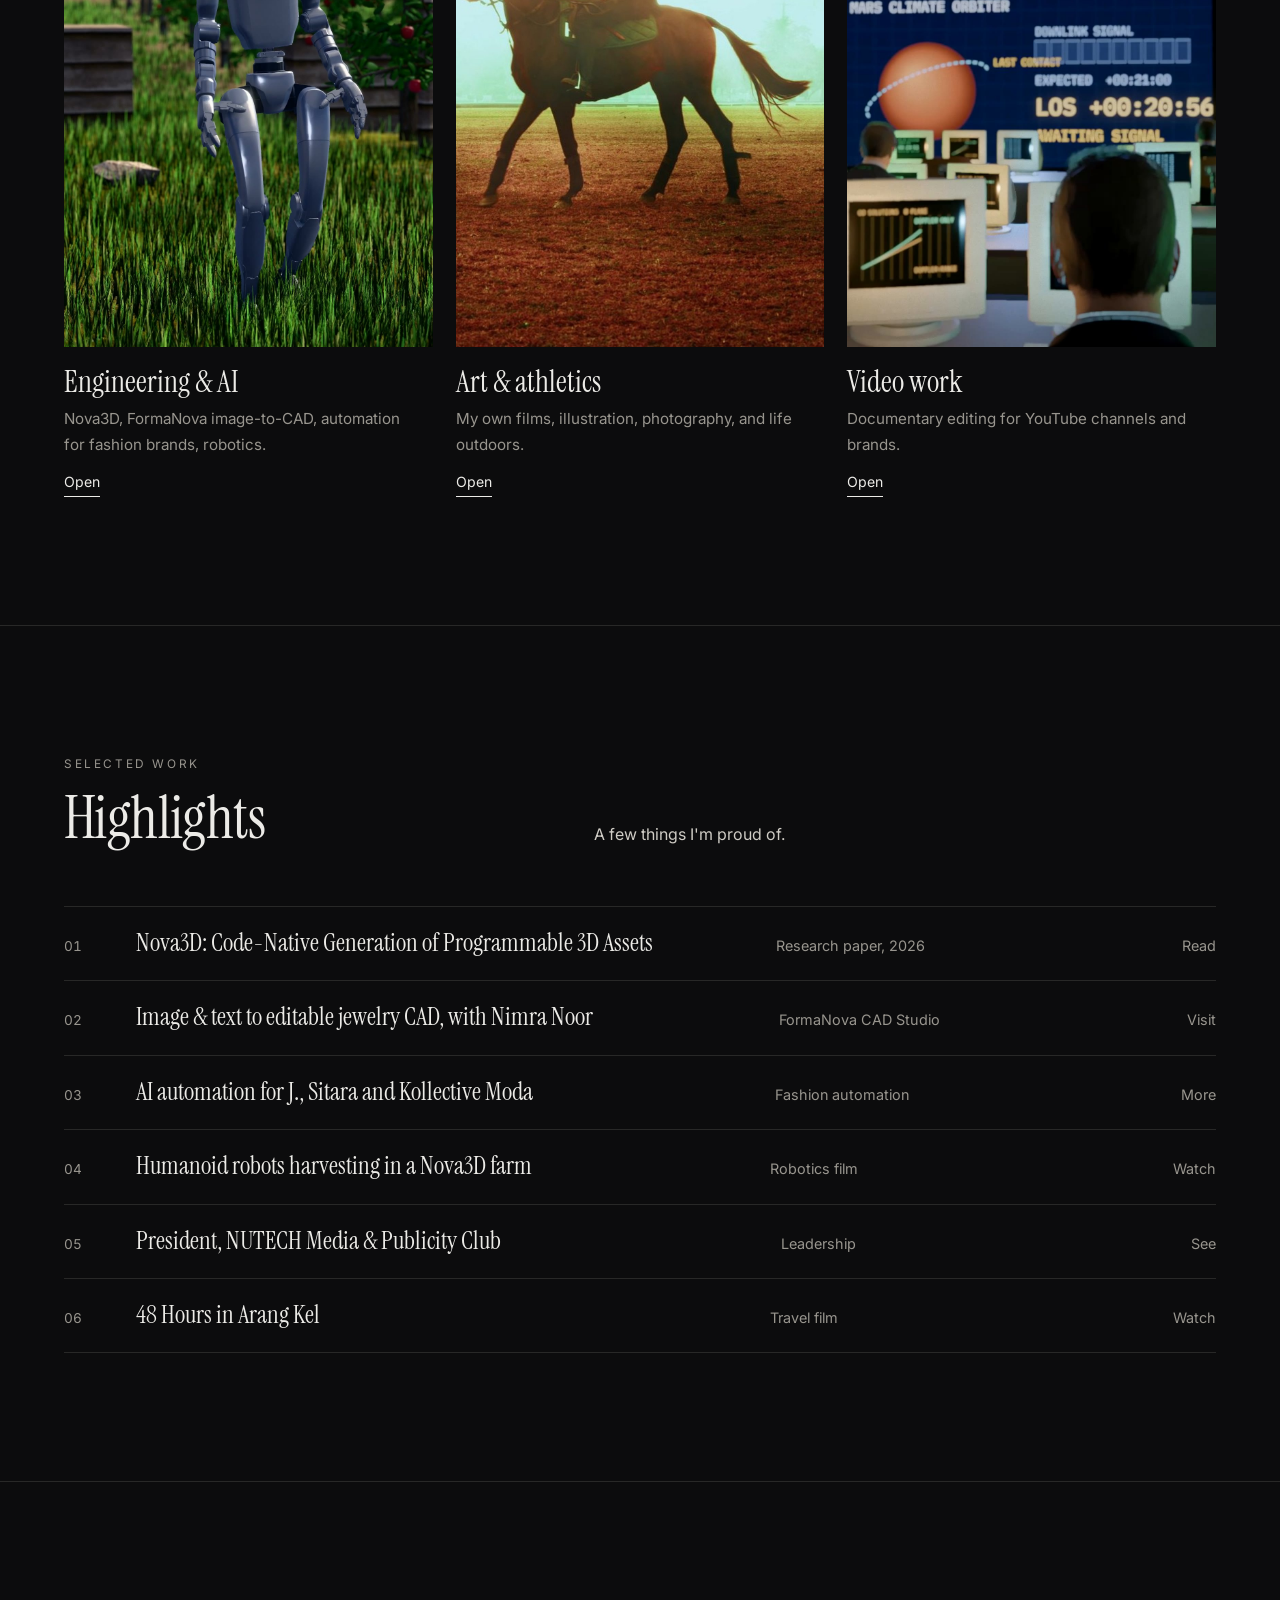
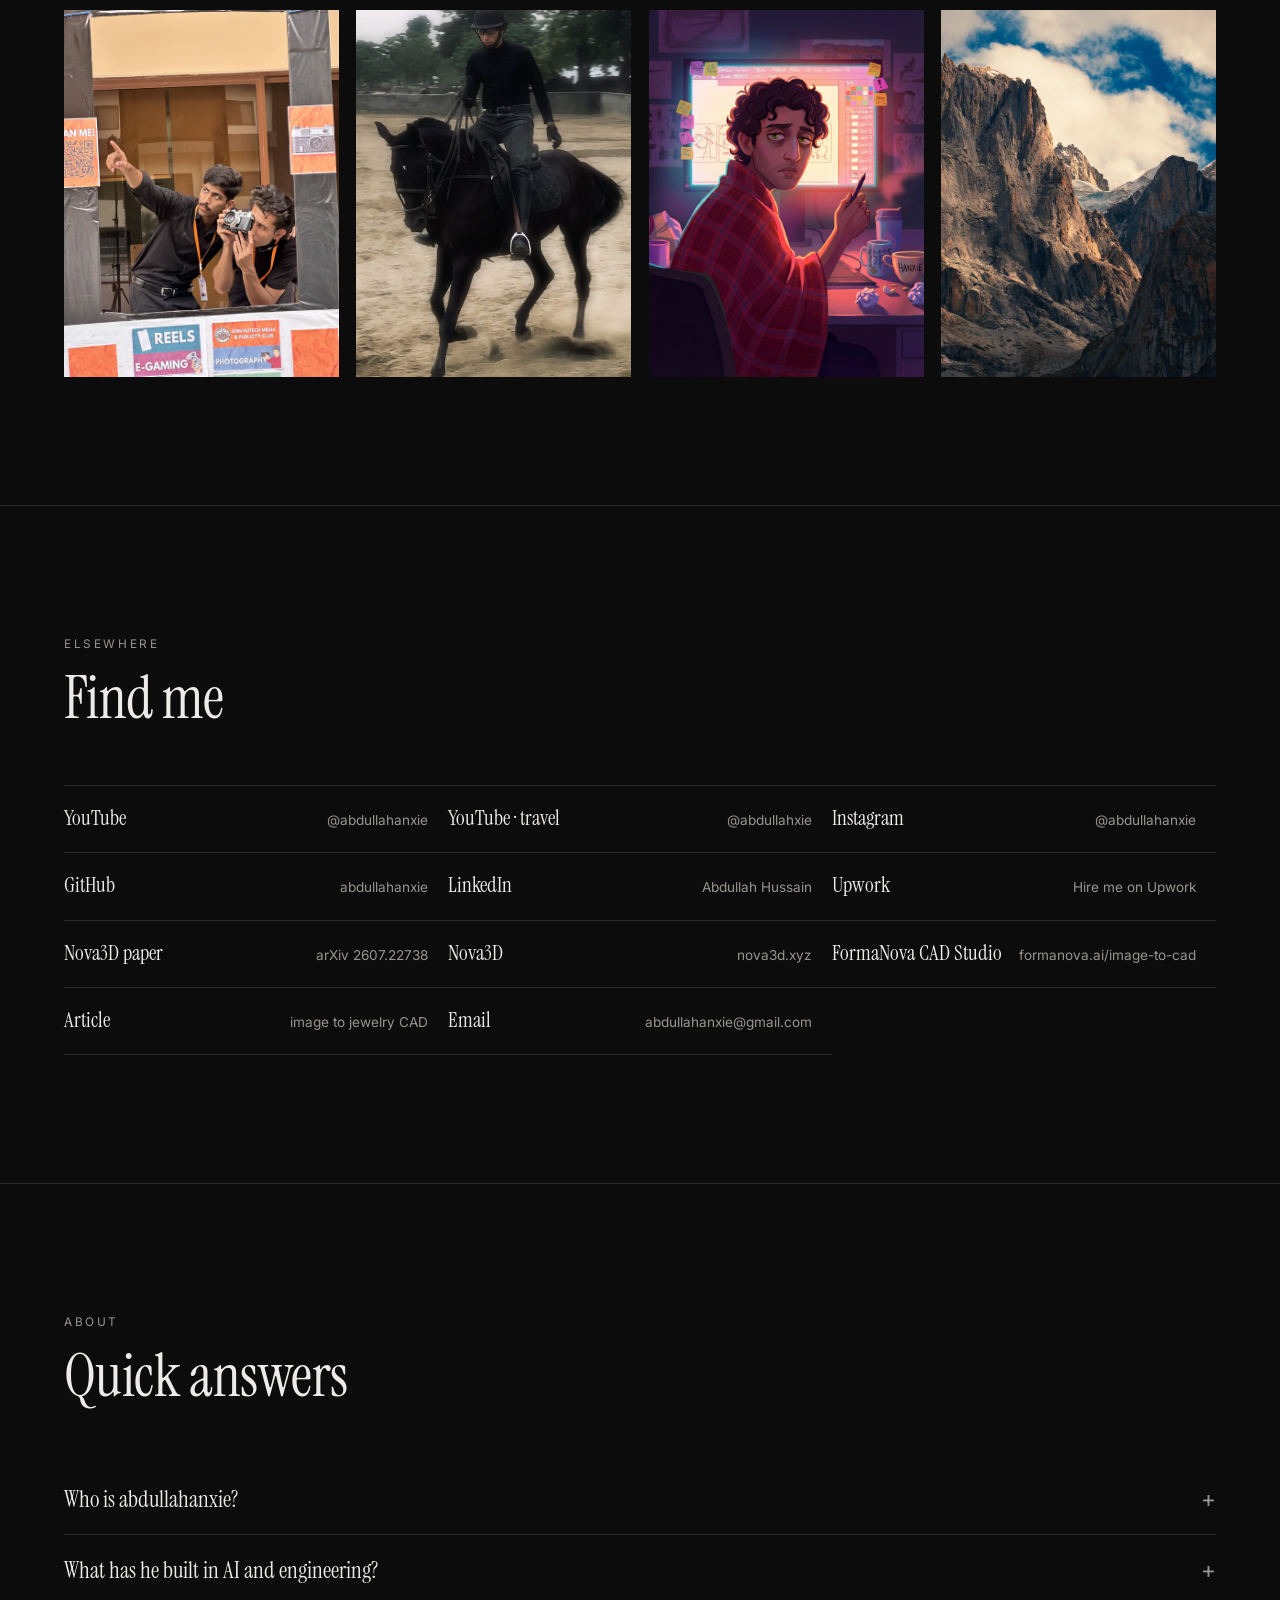
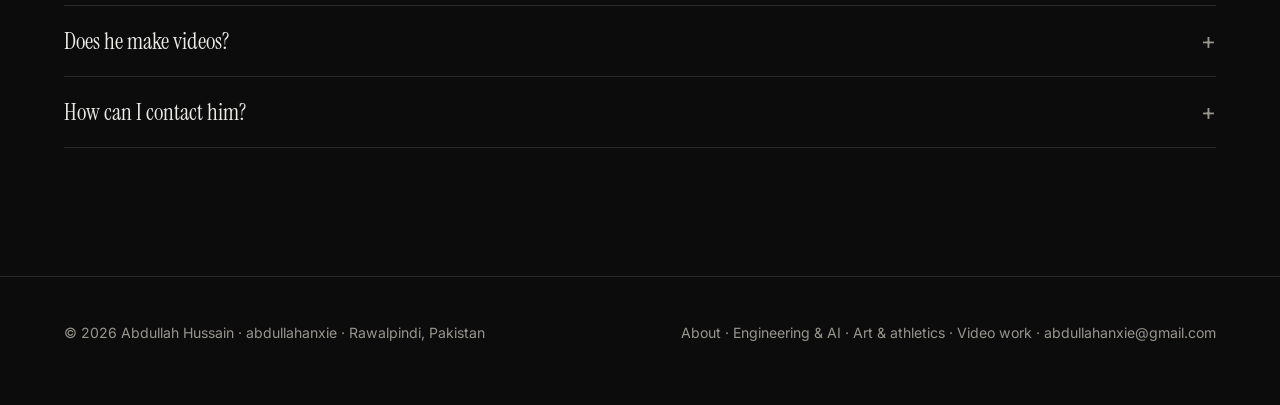
==== commit 169cd4e8: "SEO: one Abdullah Hussain (abdullahanxie) entity on every page; add LinkedIn and Upwork links + same" ====
--- a/index.html
+++ b/index.html
@@ -21,7 +21,7 @@
 "worksFor":{"@type":"Organization","name":"Rare Sense Inc","url":"https://nova3d.xyz/"},
 "homeLocation":{"@type":"Place","name":"Rawalpindi, Punjab, Pakistan"},
 "knowsAbout":["Artificial intelligence","Machine learning","Text-to-3D","Image-to-3D","Text-to-CAD","Image-to-CAD","Generative 3D","Robotics","Humanoid robots","Digital twins","MuJoCo simulation","Blender","Workflow automation","Electrical engineering","Documentary filmmaking","Video editing","Motion graphics","Sound design","Calisthenics","Trekking"],
-"sameAs":["https://www.youtube.com/@abdullahanxie","https://www.youtube.com/@abdullahxie","https://www.instagram.com/abdullahanxie/","https://github.com/abdullahanxie","https://arxiv.org/abs/2607.22738"]},
+"sameAs":["https://www.linkedin.com/in/abdullah-hussain-338519252/","https://www.upwork.com/freelancers/~012626dc4179242609","https://github.com/abdullahanxie","https://www.youtube.com/@abdullahanxie","https://www.youtube.com/@abdullahxie","https://www.instagram.com/abdullahanxie/","https://arxiv.org/abs/2607.22738"]},
 {"@type":"ProfilePage","@id":"https://abdullahanxie.com/#page","url":"https://abdullahanxie.com/","name":"Abdullah Hussain (abdullahanxie)","mainEntity":{"@id":"https://abdullahanxie.com/#person"}},
 {"@type":"WebSite","@id":"https://abdullahanxie.com/#site","name":"abdullahanxie","url":"https://abdullahanxie.com/","publisher":{"@id":"https://abdullahanxie.com/#person"}},
 {"@type":"VideoObject","name":"48 Hours in Arang Kel, Kashmir: I Escaped My 9 to 5","description":"A travel film shot, edited and scored by Abdullah Hussain (abdullahanxie) in Arang Kel, Kashmir.","url":"https://youtu.be/ZOYpjid4i4M","embedUrl":"https://www.youtube-nocookie.com/embed/ZOYpjid4i4M","thumbnailUrl":"https://abdullahanxie.com/media/pin_yt_arangkel.jpg","uploadDate":"2026-05-02","creator":{"@id":"https://abdullahanxie.com/#person"}},
@@ -125,6 +125,8 @@
         <a href="https://www.youtube.com/@abdullahxie" rel="me noopener"><b>YouTube · travel</b><span>@abdullahxie</span></a>
         <a href="https://www.instagram.com/abdullahanxie/" rel="me noopener"><b>Instagram</b><span>@abdullahanxie</span></a>
         <a href="https://github.com/abdullahanxie" rel="me noopener"><b>GitHub</b><span>abdullahanxie</span></a>
+        <a href="https://www.linkedin.com/in/abdullah-hussain-338519252/" rel="me noopener"><b>LinkedIn</b><span>Abdullah Hussain</span></a>
+        <a href="https://www.upwork.com/freelancers/~012626dc4179242609" rel="me noopener"><b>Upwork</b><span>Hire me on Upwork</span></a>
         <a href="https://arxiv.org/abs/2607.22738" rel="noopener"><b>Nova3D paper</b><span>arXiv 2607.22738</span></a>
         <a href="https://nova3d.xyz/" rel="noopener"><b>Nova3D</b><span>nova3d.xyz</span></a>
         <a href="https://formanova.ai/image-to-cad" rel="noopener"><b>FormaNova CAD Studio</b><span>formanova.ai/image-to-cad</span></a>
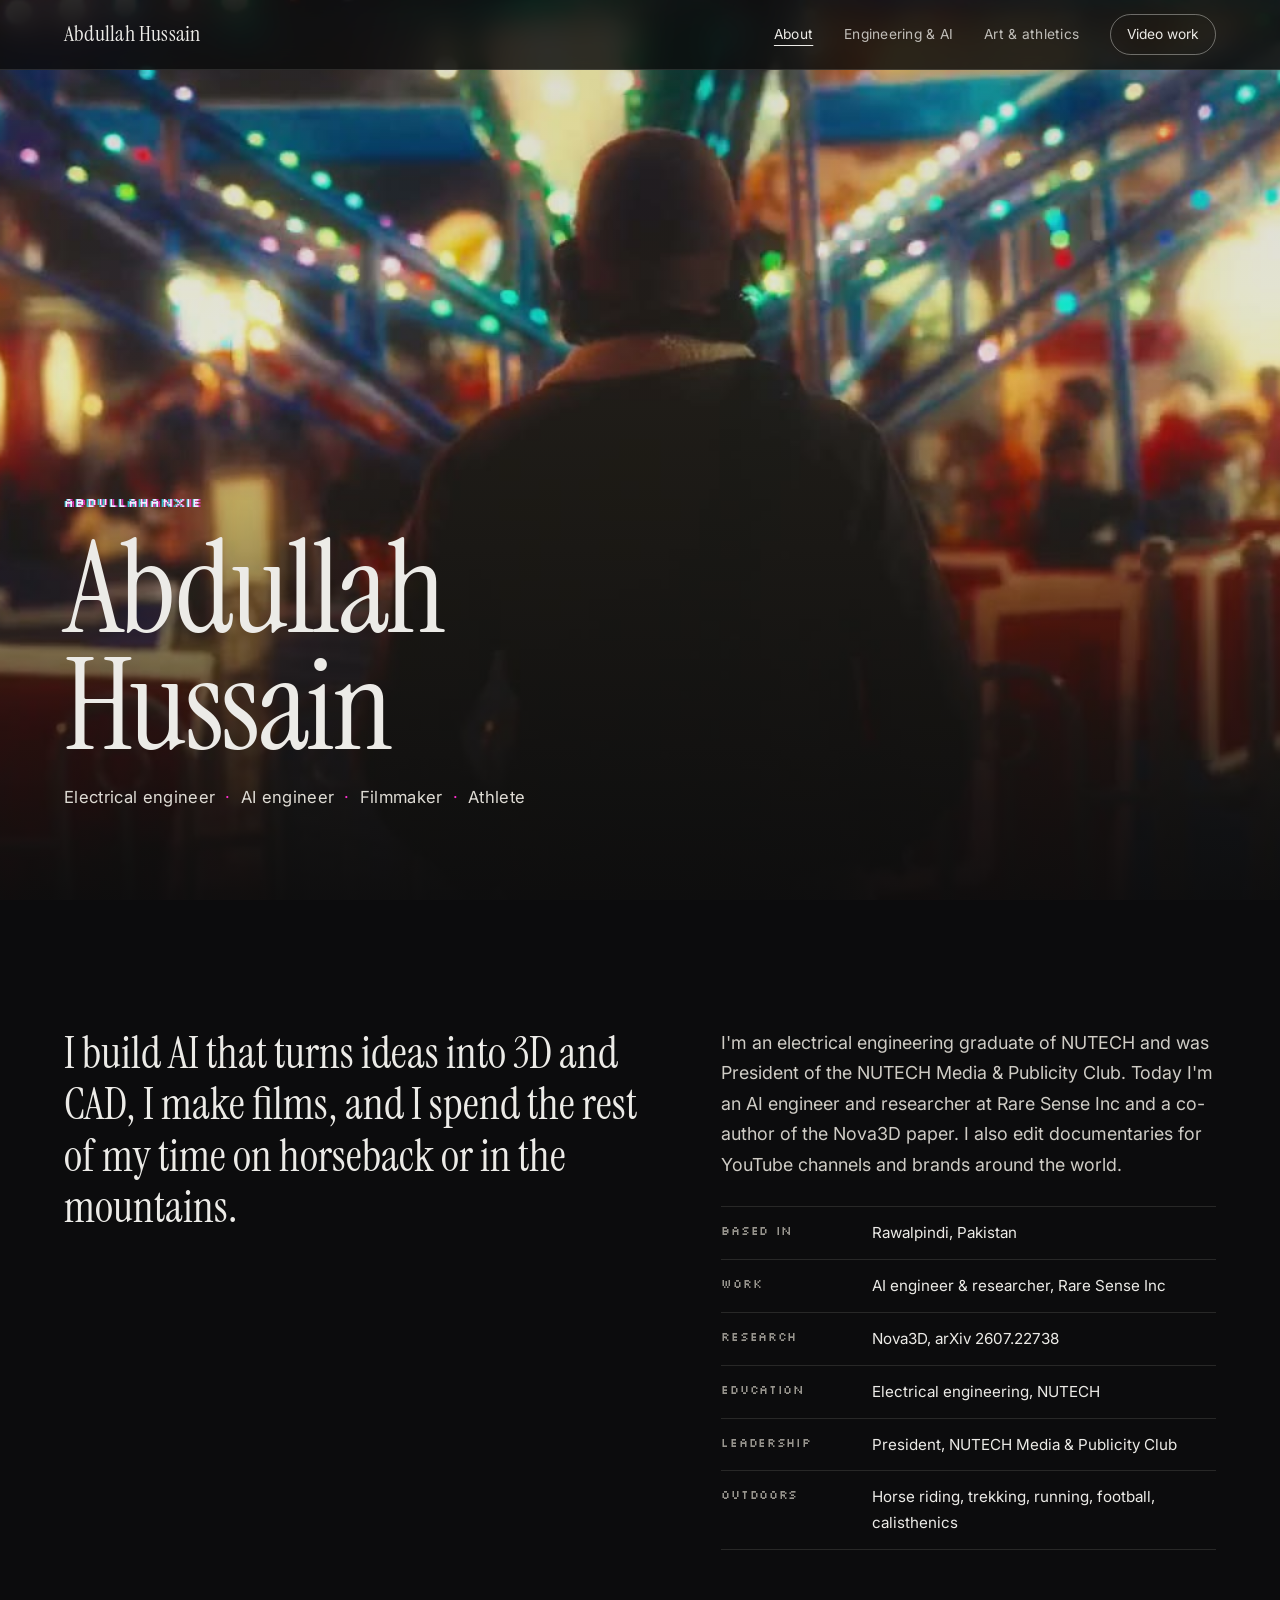
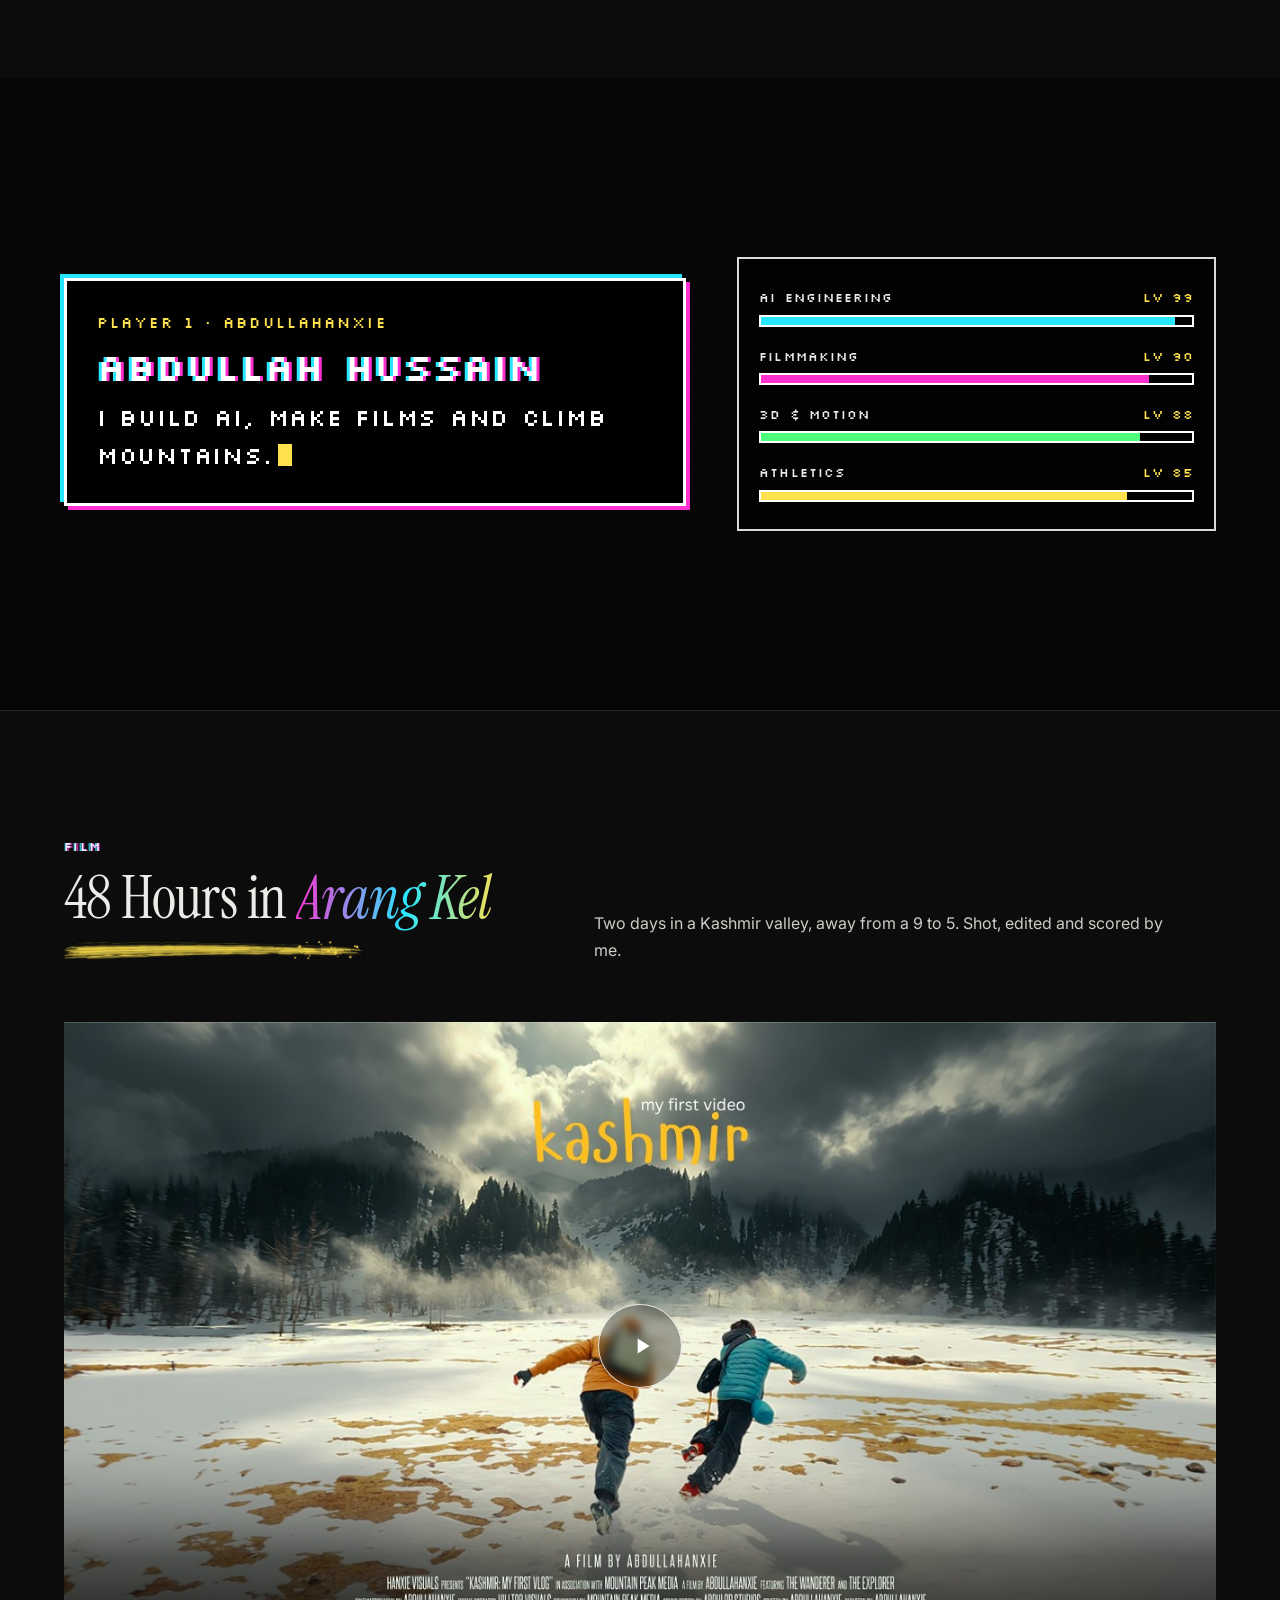
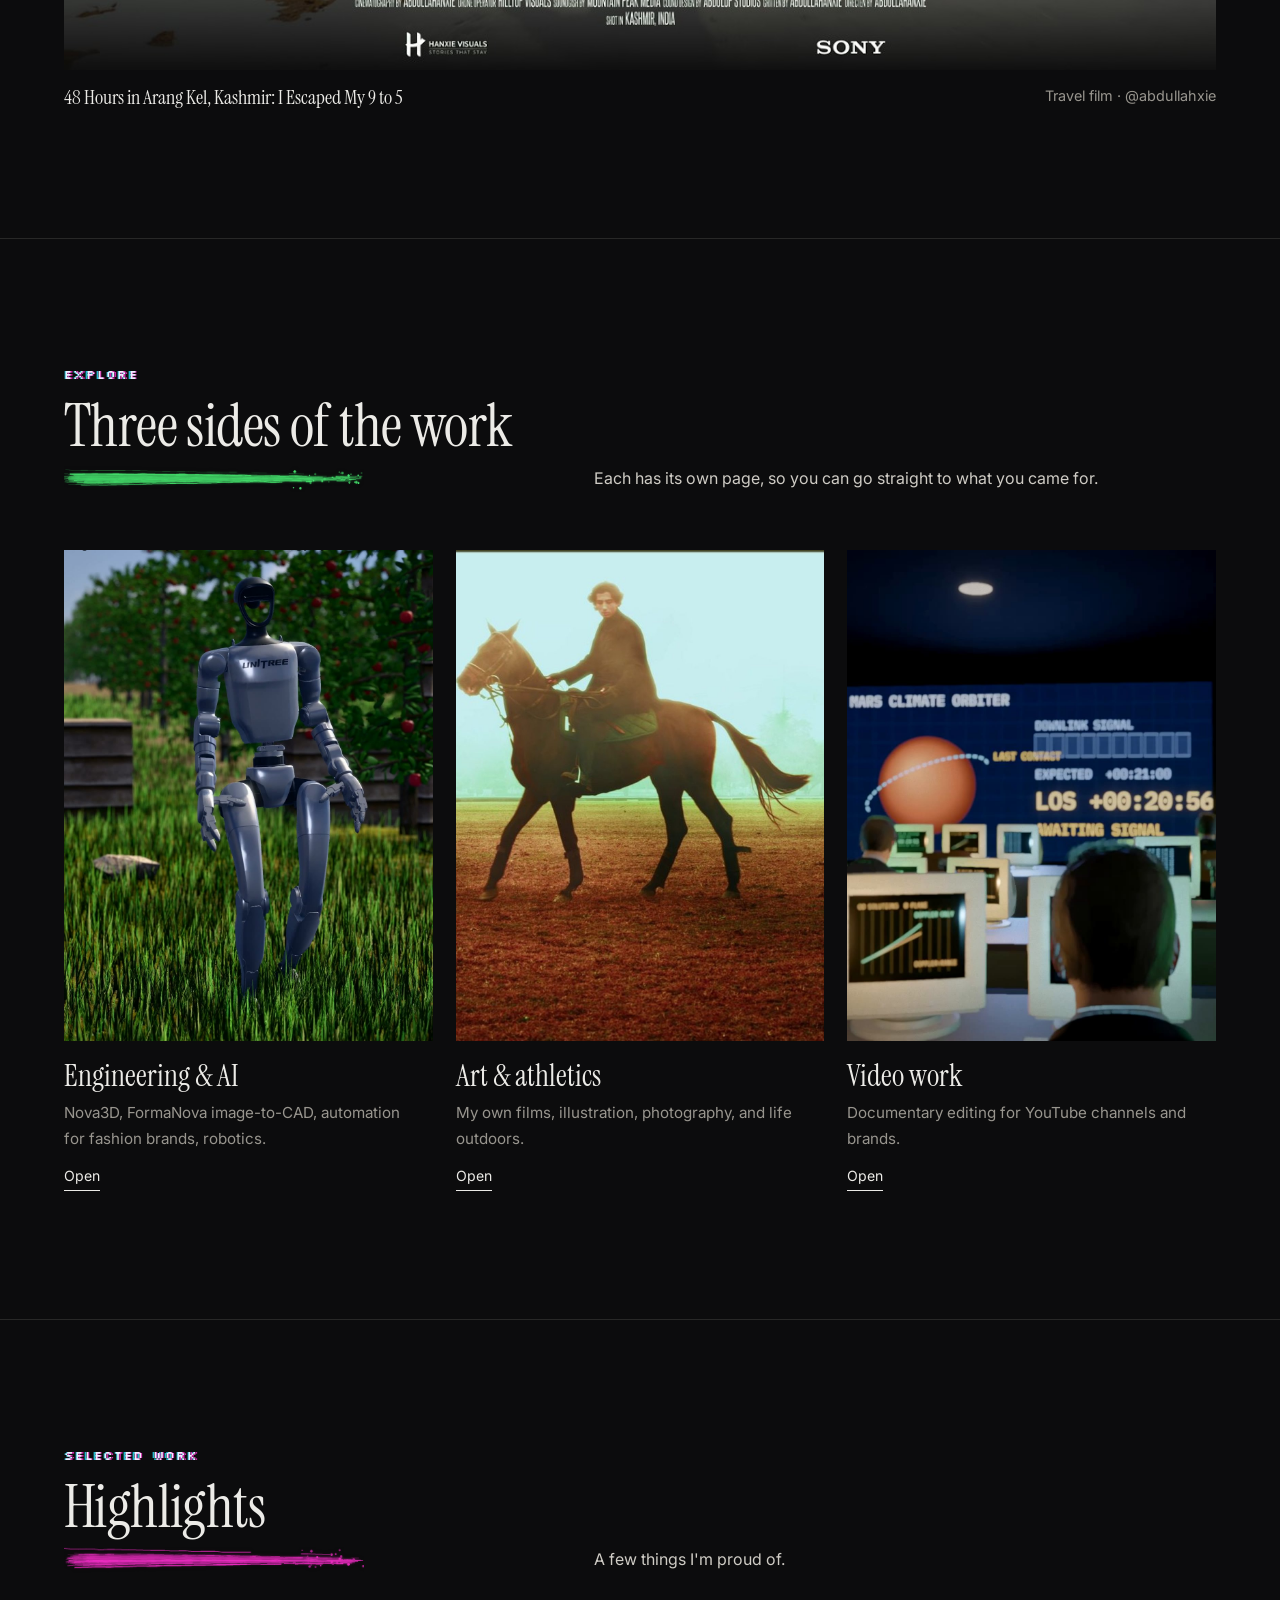
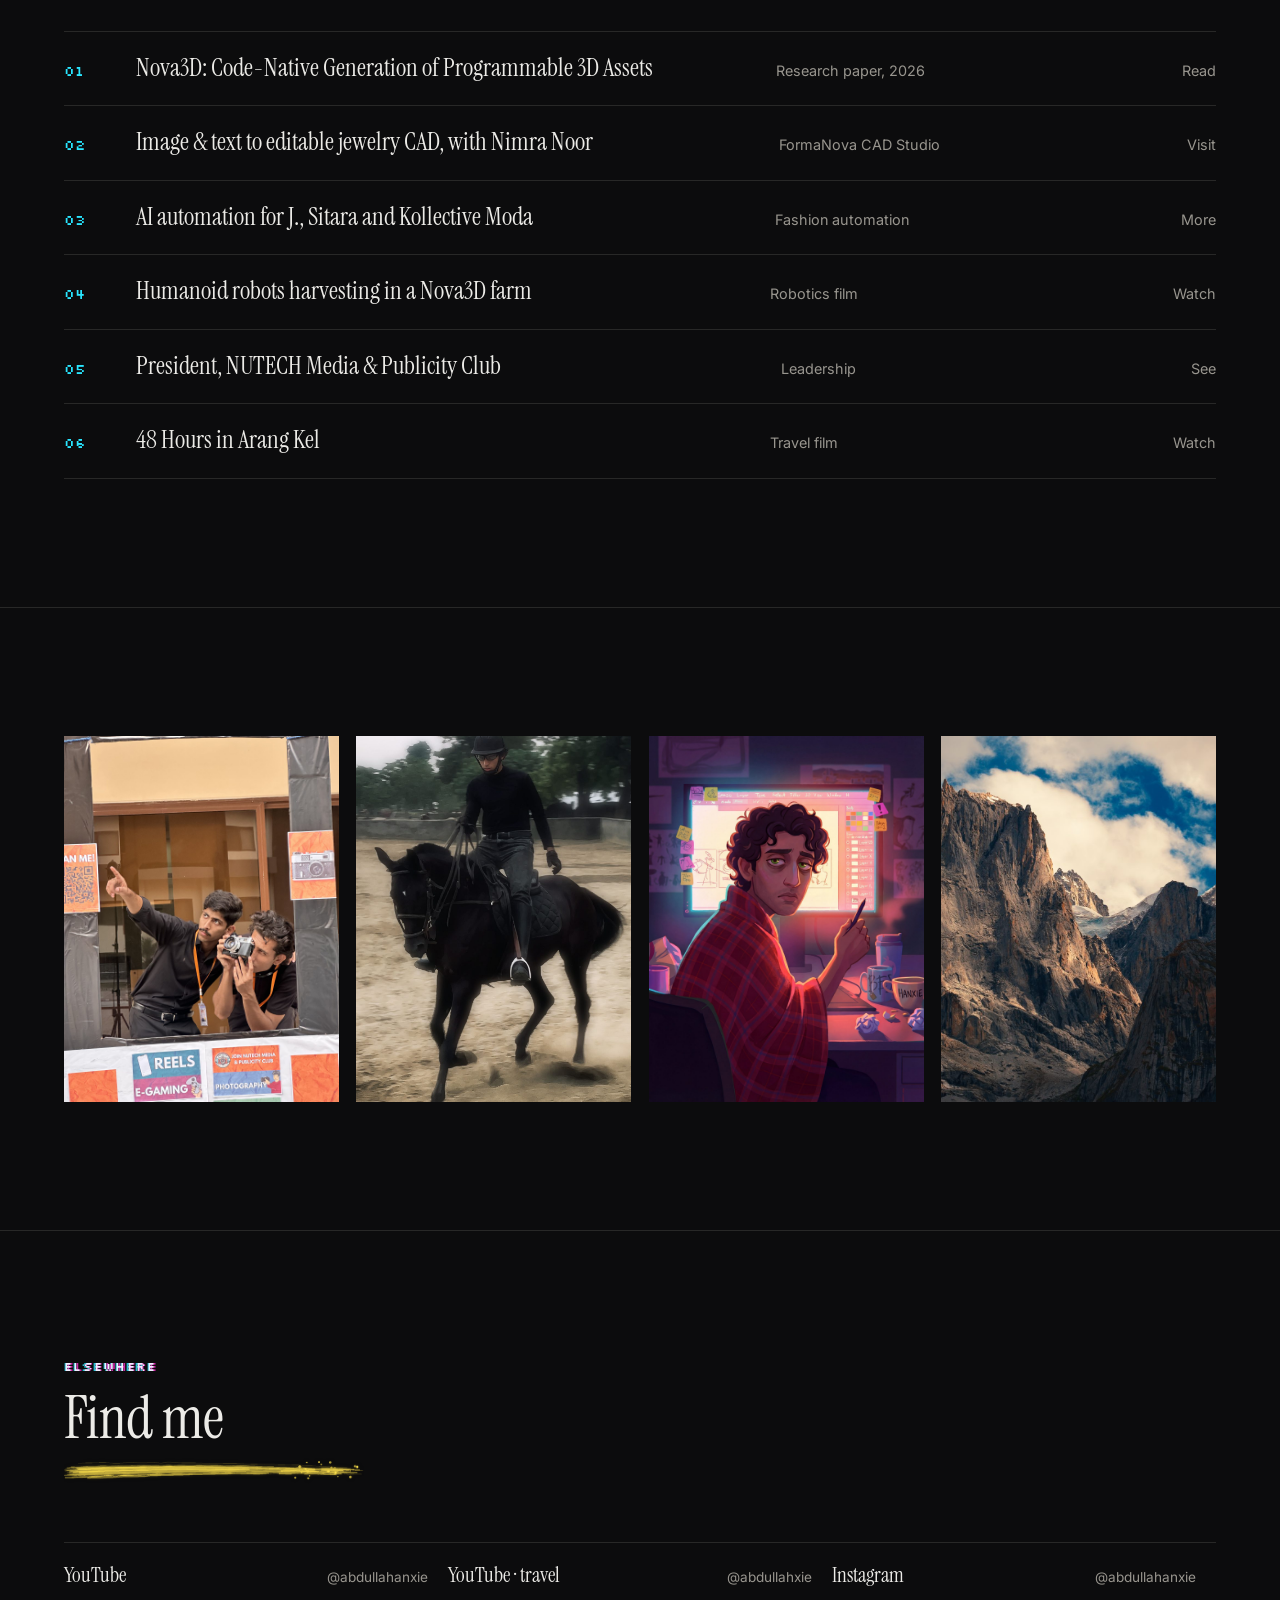
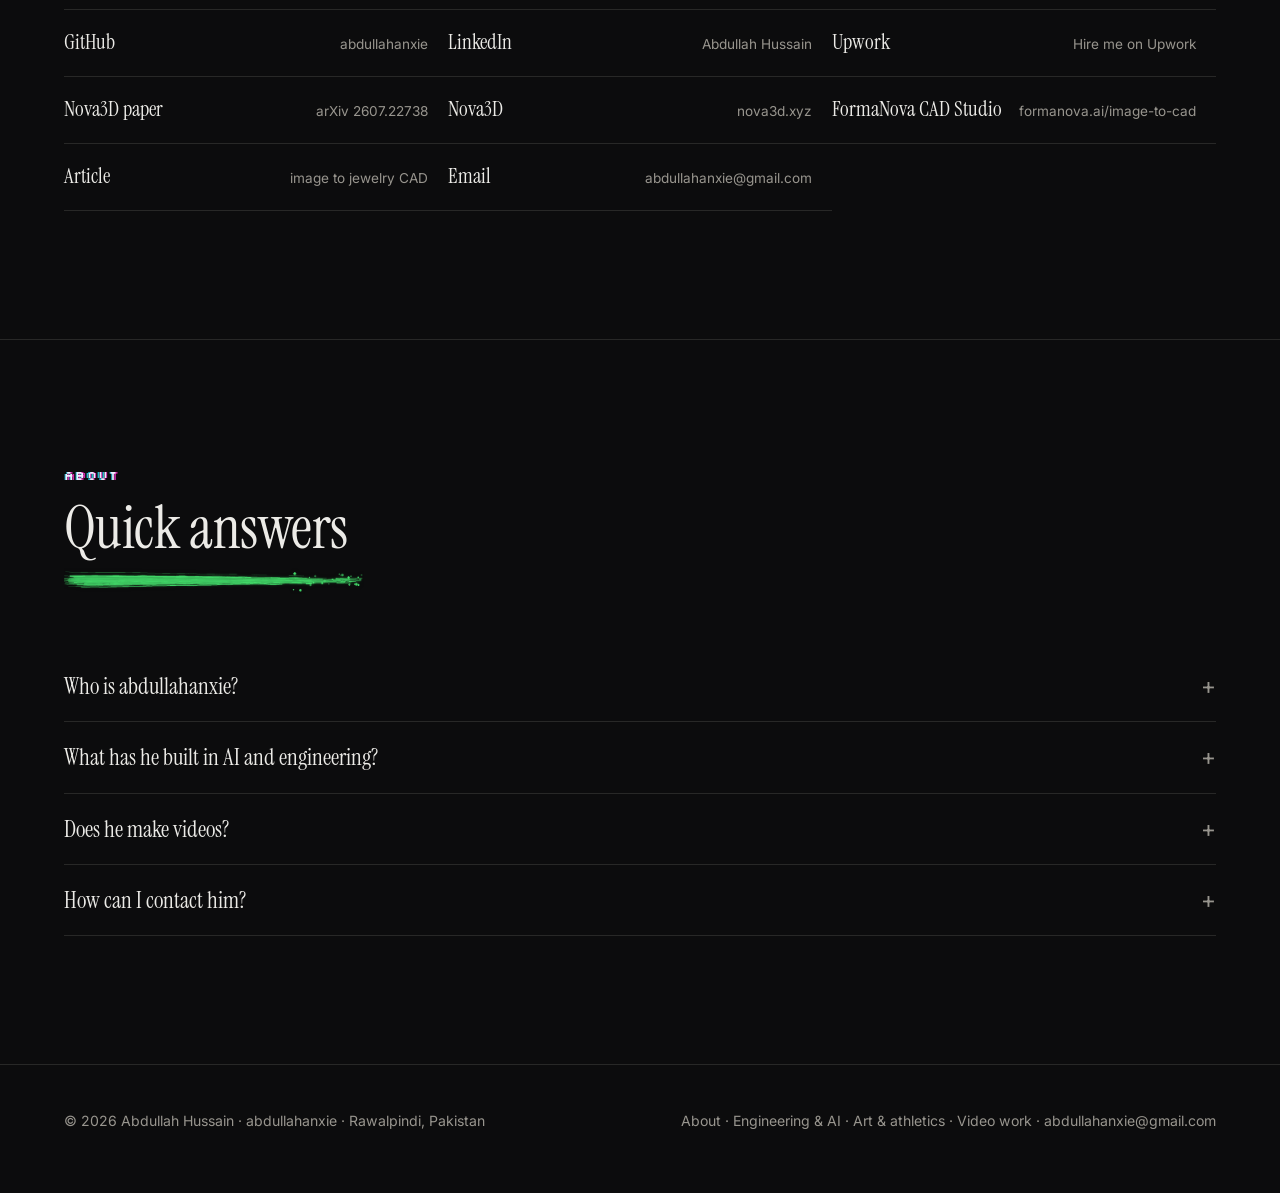
==== commit 158ec3a9: "Art layer v6: Hanxie visual-test language (pixel labels with chromatic split, neon gradient accents," ====
--- a/index.html
+++ b/index.html
@@ -24,7 +24,7 @@
 "sameAs":["https://www.linkedin.com/in/abdullah-hussain-338519252/","https://www.upwork.com/freelancers/~012626dc4179242609","https://github.com/abdullahanxie","https://www.youtube.com/@abdullahanxie","https://www.youtube.com/@abdullahxie","https://www.instagram.com/abdullahanxie/","https://arxiv.org/abs/2607.22738"]},
 {"@type":"ProfilePage","@id":"https://abdullahanxie.com/#page","url":"https://abdullahanxie.com/","name":"Abdullah Hussain (abdullahanxie)","mainEntity":{"@id":"https://abdullahanxie.com/#person"}},
 {"@type":"WebSite","@id":"https://abdullahanxie.com/#site","name":"abdullahanxie","url":"https://abdullahanxie.com/","publisher":{"@id":"https://abdullahanxie.com/#person"}},
-{"@type":"VideoObject","name":"48 Hours in Arang Kel, Kashmir: I Escaped My 9 to 5","description":"A travel film shot, edited and scored by Abdullah Hussain (abdullahanxie) in Arang Kel, Kashmir.","url":"https://youtu.be/ZOYpjid4i4M","embedUrl":"https://www.youtube-nocookie.com/embed/ZOYpjid4i4M","thumbnailUrl":"https://abdullahanxie.com/media/pin_yt_arangkel.jpg","uploadDate":"2026-05-02","creator":{"@id":"https://abdullahanxie.com/#person"}},
+{"@type":"VideoObject","name":"48 Hours in Arang Kel, Kashmir: I Escaped My 9 to 5","description":"A travel film shot, edited and scored by Abdullah Hussain (abdullahanxie) in Arang Kel, Kashmir.","url":"https://youtu.be/ZOYpjid4i4M","embedUrl":"https://www.youtube-nocookie.com/embed/ZOYpjid4i4M","thumbnailUrl":"https://abdullahanxie.com/media/pin_yt_arangkel.jpg","uploadDate":"2026-05-02","duration":"PT9M50S","creator":{"@id":"https://abdullahanxie.com/#person"}},
 {"@type":"FAQPage","mainEntity":[
 {"@type":"Question","name":"Who is abdullahanxie?","acceptedAnswer":{"@type":"Answer","text":"abdullahanxie is Abdullah Hussain, an electrical engineering graduate from Rawalpindi, Pakistan. He is an AI engineer and researcher at Rare Sense Inc, co-author of the Nova3D paper on code-native 3D generation, and a filmmaker, documentary video editor, sound designer and athlete."}},
 {"@type":"Question","name":"What has Abdullah Hussain built?","acceptedAnswer":{"@type":"Answer","text":"At Rare Sense Inc he works on Nova3D (text-to-3D and image-to-3D generation of editable, part-aware 3D assets) and FormaNova (AI jewelry photoshoots and image/text-to-CAD). With Nimra Noor he built a pipeline that turns a photo or text description into editable native Rhino CAD. He has also built garment automation pipelines for the fashion brands J., Sitara and Kollective Moda, and designs and simulates robots."}},
@@ -32,12 +32,13 @@
 ]}]}</script>
 <link rel="preconnect" href="https://fonts.googleapis.com">
 <link rel="preconnect" href="https://fonts.gstatic.com" crossorigin>
-<link rel="stylesheet" href="https://fonts.googleapis.com/css2?family=Instrument+Serif:ital@0;1&family=Inter:wght@400;500;600&display=swap">
+<link rel="stylesheet" href="https://fonts.googleapis.com/css2?family=Instrument+Serif:ital@0;1&family=Inter:wght@400;500;600&family=Silkscreen:wght@400;700&display=swap">
 <link rel="stylesheet" href="assets/site.css">
 <link rel="icon" href="data:image/svg+xml,%3Csvg xmlns='http://www.w3.org/2000/svg' viewBox='0 0 32 32'%3E%3Crect width='32' height='32' rx='6' fill='%230c0f12'/%3E%3Ccircle cx='16' cy='16' r='6' fill='%23f5b544'/%3E%3C/svg%3E">
 <script src="assets/app.js"></script>
+<script src="assets/art.js" defer></script>
 </head>
-<body>
+<body class="home">
 <nav class="nav" aria-label="Site">
   <a class="brand" href="./">Abdullah Hussain</a>
   <a class="l" href="./" aria-current="page">About</a>
@@ -70,6 +71,19 @@
           <li><span>Outdoors</span><span>Horse riding, trekking, running, football, calisthenics</span></li>
         </ul>
       </div>
+    </div>
+  </section>
+
+  <section class="band" aria-label="Player one">
+    <canvas class="burst" data-seed="11" aria-hidden="true"></canvas>
+    <div class="wrap band-in">
+      <p class="dialog px"><span class="who">PLAYER 1 · ABDULLAHANXIE</span><span class="big">ABDULLAH HUSSAIN</span>I BUILD AI, MAKE FILMS AND CLIMB MOUNTAINS.<span class="caret" aria-hidden="true"></span></p>
+      <ul class="hud px" aria-label="Skills">
+        <li><span>AI ENGINEERING <b>LV 99</b></span><i style="--v:96%"></i></li>
+        <li><span>FILMMAKING <b>LV 90</b></span><i style="--v:90%"></i></li>
+        <li><span>3D &amp; MOTION <b>LV 88</b></span><i style="--v:88%"></i></li>
+        <li><span>ATHLETICS <b>LV 85</b></span><i style="--v:85%"></i></li>
+      </ul>
     </div>
   </section>
 
--- a/assets/site.css
+++ b/assets/site.css
@@ -194,3 +194,52 @@
   footer span a { display: inline-block; padding: 6px 0; }
 }
 .hero .roles span { white-space: nowrap; display: inline-block; }
+
+/* ---------- art layer v6 (2026-10-19): the Hanxie visual-test language, kept calm ----------
+   pixel-game type with a chromatic split, neon paint accents, dry-brush strokes, a live paint-burst band. No cursor tricks,
+   no pop-ins, no click effects: only an ambient canvas and quiet hovers. */
+:root { --px: "Silkscreen", ui-monospace, Consolas, monospace; --n1: #ff2fd0; --n2: #29e6ff; --n3: #ffe14d; --n4: #4dff7a; }
+.label { font: 400 .8rem/1.2 var(--px); letter-spacing: .1em; color: #f1efff; text-shadow: 1.5px 0 rgba(255,47,208,.8), -1.5px 0 rgba(41,230,255,.8); }
+em { font-style: italic; background: linear-gradient(95deg, var(--n1), var(--n2) 55%, var(--n3)); -webkit-background-clip: text; background-clip: text; color: transparent; padding-right: .06em; }
+.sec-head h2::after { content: ""; display: block; width: min(300px, 70%); height: 26px; margin-top: 10px; background: url(../media/stroke_1.png) left center / 100% 100% no-repeat; }
+section:nth-of-type(4n+2) .sec-head h2::after { background-image: url(../media/stroke_2.png); }
+section:nth-of-type(4n+3) .sec-head h2::after { background-image: url(../media/stroke_3.png); }
+section:nth-of-type(4n+4) .sec-head h2::after { background-image: url(../media/stroke_4.png); }
+.hero .roles span + span::before { color: var(--n1); }
+.row .n { font-family: var(--px); color: var(--n2); }
+a.row:hover h3, .links a:hover b { color: var(--n2); }
+.stat b { color: var(--n3); text-shadow: 0 0 22px rgba(255,225,77,.35); }
+.path .frame, .grid .frame, .yt { transition: box-shadow .45s; }
+.path:hover .frame, .yt:hover { box-shadow: 0 0 0 1px rgba(41,230,255,.7), 0 0 38px rgba(255,47,208,.32), 0 0 90px rgba(41,230,255,.16); }
+.nav a.cta:hover { background: var(--n1); border-color: var(--n1); color: #fff; }
+.facts li span:first-child { font: 400 .74rem/1.9 var(--px); letter-spacing: .06em; }
+
+/* paint-burst band: live canvas behind pixel-game UI */
+.band { position: relative; overflow: hidden; border-top: 0; padding: clamp(90px, 14vw, 180px) 0; background: #060608; isolation: isolate; }
+.band canvas.burst { position: absolute; inset: 0; width: 100%; height: 100%; z-index: -1; }
+.band::after { content: ""; position: absolute; inset: 0; z-index: -1; pointer-events: none;
+  background: repeating-linear-gradient(0deg, rgba(0,0,0,.18) 0 1px, transparent 1px 3px), radial-gradient(ellipse at center, transparent 40%, rgba(6,6,8,.75) 100%); }
+.px { font-family: var(--px); }
+.band .sec-head p, .band figcaption { background: rgba(6,6,8,.82); padding: 12px 16px; color: #e4e1da; justify-self: start; }
+.band figcaption { display: inline-block; padding: 6px 10px; }
+.band-in { display: grid; grid-template-columns: 1.3fr 1fr; gap: clamp(24px, 4vw, 70px); align-items: end; }
+.dialog { background: rgba(0,0,0,.82); border: 3px solid #fff; box-shadow: 4px 4px 0 var(--n1), -4px -4px 0 var(--n2); padding: clamp(18px, 2.4vw, 30px);
+  font-size: clamp(1rem, 1.9vw, 1.55rem); line-height: 1.55; letter-spacing: .03em; color: #fff; }
+.dialog .who { display: block; font-size: .62em; color: var(--n3); margin-bottom: 10px; letter-spacing: .14em; }
+.dialog .big { display: block; font-size: 1.55em; line-height: 1.15; margin-bottom: 10px; text-shadow: 3px 0 var(--n1), -3px 0 var(--n2); }
+.dialog .caret { display: inline-block; width: .55em; height: .9em; background: var(--n3); vertical-align: -.1em; margin-left: .25em; animation: blink 1s steps(1) infinite; }
+@keyframes blink { 50% { opacity: 0; } }
+.hud { list-style: none; margin: 0; padding: 18px 20px; background: rgba(0,0,0,.7); border: 2px solid rgba(255,255,255,.85); }
+.hud li { display: grid; grid-template-columns: 1fr; gap: 6px; padding: 9px 0; font-size: .82rem; letter-spacing: .08em; }
+.hud li span { display: flex; justify-content: space-between; }
+.hud li span b { font-weight: 400; color: var(--n3); }
+.hud i { display: block; height: 12px; border: 2px solid #fff; background: linear-gradient(90deg, var(--c, var(--n2)) var(--v), transparent var(--v)); image-rendering: pixelated; }
+.hud li:nth-child(2) i { --c: var(--n1); } .hud li:nth-child(3) i { --c: var(--n4); } .hud li:nth-child(4) i { --c: var(--n3); }
+@media (max-width: 860px) { .band-in { grid-template-columns: 1fr; } }
+@media (prefers-reduced-motion: reduce) { .dialog .caret { animation: none; } }
+
+/* motion-design videos (4:3) with a sound switch */
+.frame.vt { aspect-ratio: 4 / 3; border: 2px solid rgba(255,255,255,.9); box-shadow: 4px 4px 0 var(--n1), -4px -4px 0 var(--n2); }
+.snd { position: absolute; right: 12px; bottom: 12px; z-index: 2; font: 400 .72rem/1 var(--px); letter-spacing: .08em; color: #fff; background: rgba(0,0,0,.78);
+  border: 2px solid #fff; padding: 9px 11px; cursor: pointer; }
+.snd:hover { background: var(--n1); }
